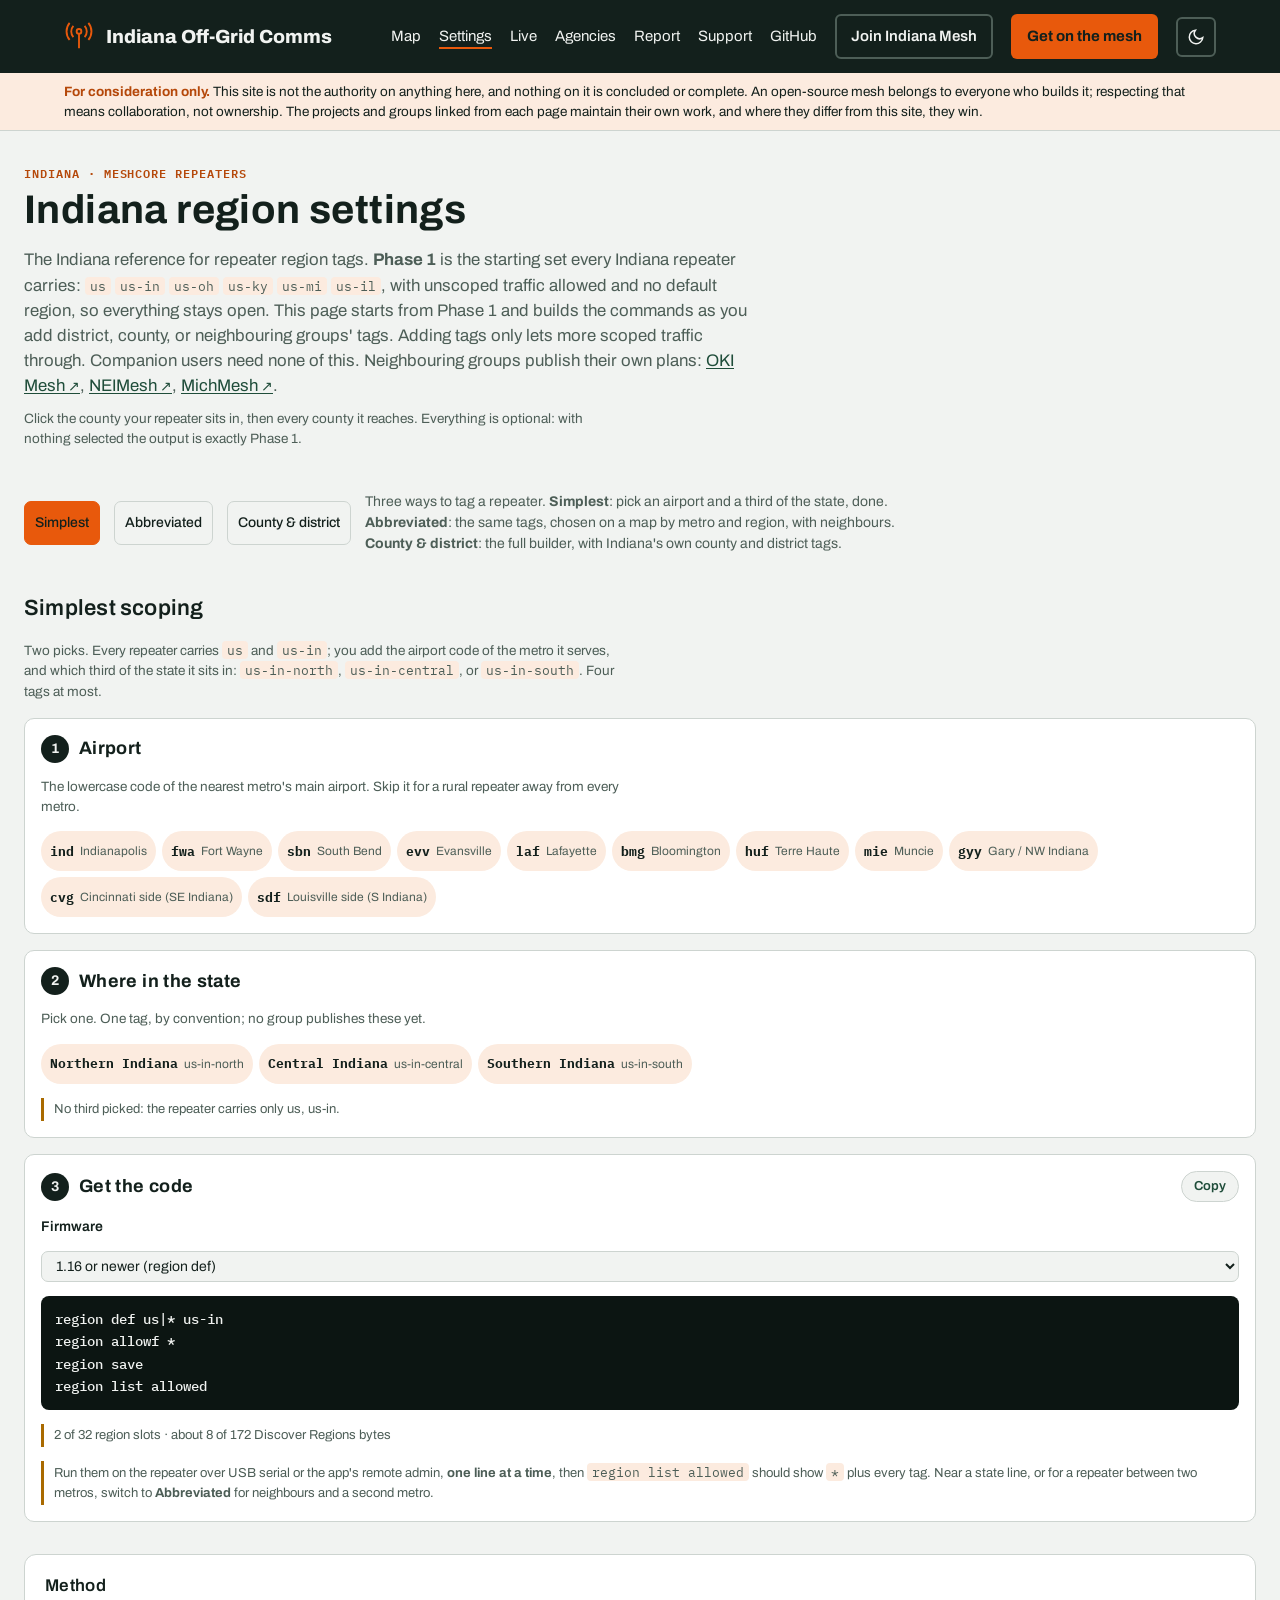
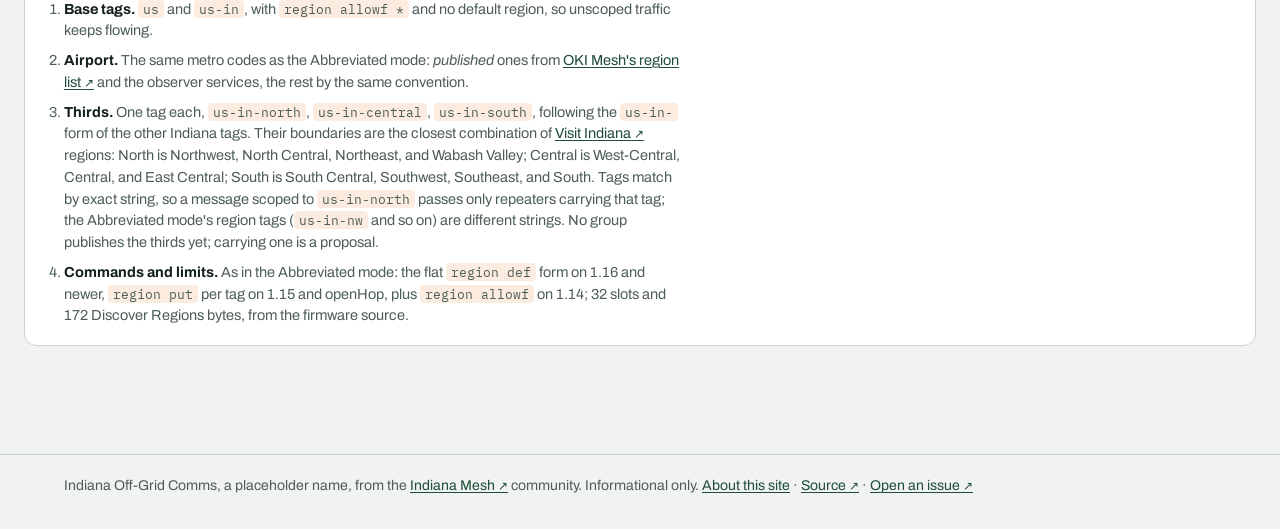
==== advanced/index.html @ d01eb6a7 "Simplest mode: thirds are single tags us-in-north, us-in-central, us-in-south instead of expanding t" ====
<!doctype html>
<html lang="en">
<head>
<meta charset="utf-8">
<script>/* Follows the system theme; a visitor's own choice is remembered. Runs before paint to avoid a flash. */
(function () { var t; try { t = localStorage.getItem("ioc-theme"); } catch (e) {} document.documentElement.setAttribute("data-theme", t === "light" || t === "dark" ? t : (window.matchMedia && window.matchMedia("(prefers-color-scheme: dark)").matches ? "dark" : "light")); })();</script>
<meta name="viewport" content="width=device-width, initial-scale=1, viewport-fit=cover">
<meta name="description" content="Indiana region settings for MeshCore repeaters: pick the counties your repeater serves and get the exact commands, starting from open defaults.">
<title>Indiana Region Settings</title>
<link rel="icon" href="../assets/favicon.svg" type="image/svg+xml">
<meta property="og:type" content="website">
<meta property="og:site_name" content="Indiana Off-Grid Comms">
<meta property="og:title" content="Indiana region settings">
<meta property="og:description" content="Indiana region settings for MeshCore repeaters: pick the counties your repeater serves and get the exact commands.">
<meta property="og:url" content="https://mutiny19.github.io/ima/advanced/">
<meta property="og:image" content="https://mutiny19.github.io/ima/assets/social.png">
<meta property="og:image:width" content="1200">
<meta property="og:image:height" content="630">
<meta name="twitter:card" content="summary_large_image">
<link rel="preconnect" href="https://fonts.googleapis.com">
<link rel="preconnect" href="https://fonts.gstatic.com" crossorigin>
<link rel="stylesheet" href="https://fonts.googleapis.com/css2?family=Archivo:wght@400;500;600;700;800&family=IBM+Plex+Mono:wght@400;500&display=swap">
<link rel="stylesheet" href="../assets/site.css">
<style>
/* Advanced: the region scope builder. Tool tokens mapped onto the site's; map tints per theme. */
.sb { --ink: var(--fg); --accent: var(--signal); --accent-soft: var(--signal-soft); --code-ink: var(--code-fg);
  --f-display: var(--display); --f-body: var(--body); --f-mono: var(--mono);
  --county:#dfe6e1; --county-out:#e9ece9; --county-line:#ffffff; --sel:#d99a12; --sel-ink:#3a2700; --home:#9a5d00;
  --ok:#2f7d4a; --warn:#a96a00; --crit:#b3261e;
  --d1:#dbe7e2;--d2:#e3e3d6;--d3:#dde0ea;--d4:#e7ded9;--d5:#d7e6ea;--d6:#e6e0e8;--d7:#dfe8d6;--d8:#ebe3d3;--d9:#d9e1e8;--d10:#e8e0dc;--d11:#e4e6dd;
  max-width: 1280px; margin: 0 auto; padding-inline: 24px; padding-block: 36px 48px; display: grid; gap: 20px; font-size: 15px; line-height: 1.5; }
:root[data-theme="dark"] .sb { --county:#24312d; --county-out:#1b2421; --county-line:#0C1512; --sel:#e7ac2c; --sel-ink:#241800; --home:#ffcf6b;
  --ok:#6cc58a; --warn:#e3a640; --crit:#ff8a80;
  --d1:#22312c;--d2:#2b2d22;--d3:#252a36;--d4:#302824;--d5:#1f3135;--d6:#2e2732;--d7:#263222;--d8:#332c1f;--d9:#232c34;--d10:#312a26;--d11:#2a3027; }
.sb-head { display: grid; gap: 10px; }
.mode { display: flex; flex-wrap: wrap; align-items: center; gap: 8px 14px; margin: 22px 0 18px; }
.mode-btn { font: 700 15px/1 var(--body); border: 2px solid var(--line); background: var(--panel); color: var(--fg); border-radius: 8px; padding: 12px 18px; min-height: 44px; cursor: pointer; }
.mode-btn[aria-pressed="true"] { background: var(--beacon); border-color: var(--beacon); color: #13201C; }
.mode-help { flex: 1 1 320px; font-size: 14px; color: var(--muted); max-width: 70ch; }
.abbr { display: grid; gap: 16px; margin-bottom: 36px; }
.abbr h2 { font-size: 26px; font-weight: 800; }
.abbr .sub { color: var(--muted); max-width: 74ch; }
.abbr-grid { display: grid; grid-template-columns: minmax(0, 1fr) minmax(0, 1fr) minmax(0, 1fr); gap: 16px; }
.abbr-mapbox svg { width: 100%; height: auto; display: block; }
.abbr-mapbox .cty { fill: var(--panel); stroke: var(--line); stroke-width: 1; }
.abbr-mapbox .cty.d1 { fill: var(--d1); } .abbr-mapbox .cty.d2 { fill: var(--d2); } .abbr-mapbox .cty.d3 { fill: var(--d3); } .abbr-mapbox .cty.d4 { fill: var(--d4); } .abbr-mapbox .cty.d5 { fill: var(--d5); }
.abbr-mapbox .cty.d6 { fill: var(--d6); } .abbr-mapbox .cty.d7 { fill: var(--d7); } .abbr-mapbox .cty.d8 { fill: var(--d8); } .abbr-mapbox .cty.d9 { fill: var(--d9); } .abbr-mapbox .cty.d10 { fill: var(--d10); } .abbr-mapbox .cty.d11 { fill: var(--d11); }
.abbr-mapbox .cty.dist:not(.metro) { fill: var(--beacon); fill-opacity: .45; }
.abbr-mapbox .cty.metro { fill: var(--signal-soft); }
.abbr-mapbox .cty.pick { cursor: pointer; }
.abbr-mapbox .cty.pick:hover { stroke: var(--beacon); stroke-width: 1.5; }
.abbr-mapbox .cty.metro.on { fill: var(--beacon); }
.abbr-mapbox .cty.metro.near.on { fill: var(--beacon); fill-opacity: .7; }
.abbr-mapbox .cty.dist { stroke: var(--fg); stroke-width: 1.8; }
.abbr-mapbox .dnum { font: 500 11px/1 var(--mono); fill: var(--muted); pointer-events: none; text-anchor: middle; }
.abbr-mapbox .dlbl { font: 700 13px/1 var(--mono); fill: var(--fg); pointer-events: none; text-anchor: middle; paint-order: stroke; stroke: var(--panel); stroke-width: 3px; }
.abbr-mapbox .lbl { cursor: pointer; }
.abbr-mapbox .lbl rect { fill: var(--bg); stroke: var(--fg); stroke-width: 1.6; }
.abbr-mapbox .lbl text { font: 700 14px/1 var(--mono); fill: var(--fg); text-anchor: middle; pointer-events: none; }
.abbr-mapbox .lbl:hover rect, .abbr-mapbox .lbl:focus-visible rect { stroke: var(--beacon); stroke-width: 2.4; }
.abbr-mapbox .lbl:focus-visible { outline: none; }
.abbr-mapbox .lbl.on rect { fill: var(--beacon); stroke: var(--beacon); }
.abbr-mapbox .lbl.on text { fill: #13201C; }
.abbr-mapbox .city { font: 500 10px/1 var(--body); fill: var(--muted); pointer-events: none; text-anchor: middle; }
.abbr .panel { background: var(--panel); border: 1px solid var(--line); border-radius: 12px; padding: 18px 20px; display: grid; gap: 10px; align-content: start; }
.abbr .panel h3 { font-size: 18px; font-weight: 700; margin: 0; display: flex; align-items: center; gap: 10px; }
.abbr .panel h4 { font-size: 15px; font-weight: 700; margin: 6px 0 0; }
.abbr .stepnum { display: inline-grid; place-items: center; width: 28px; height: 28px; border-radius: 50%; background: var(--fg); color: var(--bg); font: 700 14px/1 var(--body); flex: none; }
.abbr .step1-grid { display: grid; grid-template-columns: minmax(0, 5fr) minmax(0, 6fr); gap: 20px; align-items: start; }
.abbr .step1-side { display: grid; gap: 10px; align-content: start; }
.abbr .nearby { margin: 0; padding-left: 18px; display: grid; gap: 6px; } .abbr .nearby span { color: var(--muted); }
@media (max-width: 760px) { .abbr .step1-grid { grid-template-columns: 1fr; } }
.abbr .panel .head { display: flex; justify-content: space-between; align-items: center; gap: 10px; }
.abbr .chips { display: flex; flex-wrap: wrap; gap: 8px; }
.abbr .chip { font: 500 14px/1 var(--mono); border: 2px solid var(--line); background: var(--bg); color: var(--fg); border-radius: 999px; padding: 10px 14px; min-height: 40px; cursor: pointer; display: inline-flex; align-items: center; gap: 8px; }
.abbr .chip small { font: 400 12px/1 var(--body); color: var(--muted); }
.abbr .chip[aria-pressed="true"] { background: var(--beacon); border-color: var(--beacon); color: #13201C; }
.abbr .chip[aria-pressed="true"] small { color: #13201C; }
.abbr .chip.conv { border-style: dashed; }
.abbr .abbr-actions { display: flex; flex-wrap: wrap; gap: 8px; }
.abbr .chip.all { font-family: var(--body); font-weight: 700; }
.abbr .note { font-size: 13px; color: var(--muted); }
.abbr .alert { padding: 12px 14px; border-radius: 10px; border: 2px solid #c9a227; background: rgba(201, 162, 39, .12); font-size: 14px; line-height: 1.45; }
.abbr .alert.over { border-color: #c0392b; background: rgba(192, 57, 43, .12); font-weight: 600; }
.abbr pre.over { outline: 2px solid #c0392b; }
.abbr .copy:disabled { opacity: .5; cursor: not-allowed; }
.abbr .pub, .abbr .conv { font: 600 11px/1 var(--mono); border: 1px solid var(--line); border-radius: 4px; padding: 3px 6px; }
.abbr .conv { border-style: dashed; }
.abbr pre { margin: 0; background: var(--code-bg); color: var(--code-fg); border-radius: 8px; padding: 12px 14px; font: 500 14px/1.6 var(--mono); overflow-x: auto; white-space: pre; }
.abbr .copy { font: 600 13px/1 var(--body); border: 1px solid var(--line); background: var(--bg); color: var(--link); border-radius: 999px; padding: 8px 12px; cursor: pointer; }
.abbr select { font: 400 15px/1.3 var(--body); padding: 8px 10px; border: 1px solid var(--line); border-radius: 6px; background: var(--bg); color: var(--fg); }
.abbr .k { font-weight: 600; font-size: 14px; }
.method { background: var(--panel); border: 1px solid var(--line); border-radius: 12px; padding: 18px 20px; margin-top: 16px; }
.method h3 { font-size: 18px; font-weight: 700; margin: 0 0 8px; }
.method ol { margin: 0; padding-left: 1.3em; display: grid; gap: 8px; max-width: 80ch; font-size: 14.5px; color: var(--muted); }
.method li strong { color: var(--fg); }
.method a { color: var(--link); }
.abbr-like { background: var(--panel); border: 1px solid var(--line); border-radius: 12px; padding: 18px 20px; display: grid; gap: 10px; margin-top: 16px; }
.abbr-like h3 { font-size: 18px; font-weight: 700; margin: 0; }
.abbr-like .sub { color: var(--muted); max-width: 74ch; }
.abbr-like .chips { display: flex; flex-wrap: wrap; gap: 8px; }
.abbr-like .chip, .abbr .chip.chan { font: 500 14px/1 var(--mono); border: 2px solid var(--line); background: var(--bg); color: var(--fg); border-radius: 999px; padding: 10px 14px; min-height: 40px; cursor: pointer; }
.abbr-like .chip:hover, .abbr .chip.chan:hover { border-color: var(--beacon); }
.abbr .depth { background: var(--panel); border: 1px solid var(--line); border-radius: 12px; padding: 12px 18px; }
.abbr .depth summary { cursor: pointer; font-weight: 700; }
.abbr .depth-list { margin: 10px 0 0; padding-left: 1.2em; display: grid; gap: 8px; }
.abbr .depth-list strong { display: block; }
.abbr .depth-list span { color: var(--muted); font-size: 14px; }
@media (max-width: 1000px) { .abbr-grid { grid-template-columns: 1fr 1fr; } .abbr-map-panel { grid-column: 1 / -1; } }
@media (max-width: 760px) { .abbr-grid { grid-template-columns: 1fr; } }
.sb-head h1 { font-size: clamp(2.2rem, 5.5vw, 3.4rem); font-weight: 800; }
.sb-head .lead { font-size: 1.05rem; max-width: 74ch; }
.sb-head .eyebrow { font: 600 .78rem/1 var(--body); letter-spacing: .14em; text-transform: uppercase; color: var(--signal); }
.sb-head a, .sb-foot a, .sb .sub a, .sb .tc-def a { color: var(--link); }
.sb button.primary, .sb .seg button[aria-pressed=true], .sb button.add[aria-pressed=true] { color: #13201C; }
.site-nav .go { background: var(--beacon); color: #13201C; font-weight: 700; padding: 11px 16px; border-radius: 6px; }
@media (max-width: 600px) { .sb { padding-inline: 16px; } }
.sb .clisteps code { background: transparent; padding: 0; color: inherit; }
.sb .panel { grid-template-columns: minmax(0, 1fr); }
.sb-head h1{font-family:var(--f-display);font-weight:700;font-size:clamp(28px,4vw,40px);letter-spacing:.01em;margin:0;line-height:1.05;text-wrap:balance}
.sb-head p{margin:6px 0 0;color:var(--muted);max-width:70ch}
.sb .eyebrow{font-family:var(--f-mono);font-size:12px;letter-spacing:.08em;text-transform:uppercase;color:var(--accent)}
.sb .grid{display:grid;grid-template-columns:minmax(0,1fr) minmax(0,1.05fr);gap:20px;align-items:start}
@media (max-width:900px){.sb .grid{grid-template-columns:minmax(0,1fr)}}
.sb .panel{background:var(--panel);border:1px solid var(--line);border-radius:10px;padding:16px;display:grid;gap:14px;min-width:0}
.sb h2{font-family:var(--f-display);font-weight:600;font-size:22px;margin:0;letter-spacing:.01em}
.sb h3{font-family:var(--f-display);font-weight:600;font-size:17px;margin:0;letter-spacing:.02em}
.sb .sub{color:var(--muted);font-size:13.5px;margin:0}
.sb .mapbox{position:relative}
.sb svg.map{width:100%;height:auto;display:block;max-height:78vh}
.sb svg.map path{fill:var(--dfill,var(--county));stroke:var(--county-line);stroke-width:.8;cursor:pointer;transition:fill .12s}
.sb svg.map path.out{fill:var(--county-out)}
.sb svg.map path:hover{filter:brightness(.93)}
.sb svg.map path.sel{fill:var(--sel);stroke:var(--home);stroke-width:1}
.sb svg.map path.home{fill:var(--home)}
.sb svg.map path:focus-visible{outline:none;stroke:var(--accent);stroke-width:2.4}
.sb svg.map text{font-family:var(--f-mono);font-size:7.5px;fill:var(--muted);pointer-events:none;text-anchor:middle;dominant-baseline:middle;text-transform:uppercase}
.sb svg.map text.sel{fill:var(--sel-ink);font-weight:500}
.sb svg.map text.home{fill:var(--bg);font-weight:500}
.sb .tip{position:absolute;pointer-events:none;background:var(--ink);color:var(--bg);font-size:12.5px;padding:5px 8px;border-radius:6px;white-space:nowrap;font-family:var(--f-mono)}
.sb .legend{display:flex;flex-wrap:wrap;gap:14px;font-size:13px;color:var(--muted)}
.sb .legend span{display:inline-flex;align-items:center;gap:6px}
.sb .sw{width:14px;height:14px;border-radius:3px;display:inline-block;border:1px solid var(--line)}
.sb .row{display:flex;flex-wrap:wrap;gap:8px;align-items:center}
.sb button,.sb select,.sb input[type=text],.sb input[type=number]{font:inherit;font-size:14px;color:var(--ink);background:var(--bg);border:1px solid var(--line);border-radius:7px;padding:6px 10px}
.sb button{cursor:pointer;font-weight:500}
.sb button:hover{border-color:var(--accent)}
.sb button:focus-visible,.sb select:focus-visible,.sb input:focus-visible{outline:2px solid var(--accent);outline-offset:1px}
.sb button.primary{background:var(--accent);color:var(--bg);border-color:var(--accent)}
.sb .seg{display:inline-flex;border:1px solid var(--line);border-radius:8px;overflow:hidden}
.sb .seg button{border:0;border-radius:0;background:transparent;padding:6px 11px}
.sb .seg button[aria-pressed=true]{background:var(--accent);color:var(--bg)}
.sb .opts{display:grid;grid-template-columns:auto minmax(0,1fr);gap:10px 14px;align-items:center}
.sb .opts label.k{font-size:13px;color:var(--muted);font-weight:500}
@media (max-width:480px){.sb .opts{grid-template-columns:minmax(0,1fr)}}
.sb .chk{display:inline-flex;gap:7px;align-items:center;font-size:14px}
.sb .chips{display:flex;flex-wrap:wrap;gap:6px}
.sb .chip{font-family:var(--f-mono);font-size:12.5px;padding:3px 8px;border-radius:999px;background:var(--accent-soft);color:var(--ink);border:1px solid transparent;display:inline-flex;gap:6px;align-items:center}
.sb .chip.home{background:var(--sel);color:var(--sel-ink)}
.sb .chip button{border:0;padding:0 2px;background:transparent;font-size:13px;line-height:1;color:inherit}
.sb .code{background:var(--code-bg);color:var(--code-ink);font-family:var(--f-mono);font-size:13px;border-radius:8px;padding:12px 14px;overflow-x:auto;white-space:pre;line-height:1.6;margin:0}
.sb .codehead{display:flex;justify-content:space-between;align-items:center;gap:8px;flex-wrap:wrap}
.sb .status{display:flex;flex-wrap:wrap;gap:8px}
.sb .pill{font-size:12.5px;font-weight:600;padding:3px 9px;border-radius:999px;border:1px solid currentColor;display:inline-flex;gap:6px;align-items:center;font-variant-numeric:tabular-nums}
.sb .pill.ok{color:var(--ok)}
.sb .pill.warn{color:var(--warn)}
.sb .pill.crit{color:var(--crit)}
.sb .pill.info{color:var(--muted)}
.sb .meter{height:6px;border-radius:3px;background:var(--line);overflow:hidden}
.sb .meter i{display:block;height:100%;background:var(--accent)}
.sb .warnlist{margin:0;padding-left:18px;font-size:13.5px}
.sb .warnlist li.crit{color:var(--crit)}
.sb .warnlist li.warn{color:var(--warn)}
.sb table{border-collapse:collapse;width:100%;font-size:14px}
.sb th,.sb td{text-align:left;padding:6px 8px;border-bottom:1px solid var(--line);vertical-align:middle}
.sb th{font-size:12px;text-transform:uppercase;letter-spacing:.06em;color:var(--muted);font-weight:600}
.sb td code{font-family:var(--f-mono);font-size:12.5px}
.sb .tablewrap{overflow-x:auto}
.sb .steps{margin:0;padding-left:20px;display:grid;gap:6px;font-size:14px}
.sb .steps code,.sb .sub code,.sb p code,.sb li code{font-family:var(--f-mono);font-size:12.5px;background:var(--accent-soft);padding:1px 5px;border-radius:4px}
.sb .note{font-size:13px;color:var(--muted);border-left:3px solid var(--warn);padding:2px 0 2px 10px;margin:0}
.sb .tagcards{display:grid;grid-template-columns:repeat(auto-fit,minmax(min(100%,240px),1fr));gap:10px}
.sb .tagcard{border:1px solid var(--line);border-radius:9px;padding:10px 12px;display:grid;gap:8px;background:var(--bg);align-content:start}
.sb .tagcard.on{border-color:var(--accent);box-shadow:inset 3px 0 0 var(--accent)}
.sb .tc-head{display:flex;justify-content:space-between;align-items:center;gap:8px;flex-wrap:wrap}
.sb .tc-name{font-family:var(--f-mono);font-size:14px;font-weight:500}
.sb .tc-sum{font-size:13px;color:var(--muted);margin:0}
.sb .tc-def{font-size:13.5px;margin:0;line-height:1.55}
.sb .tc-act{display:flex;gap:8px;align-items:center;flex-wrap:wrap}
.sb button.linkish{border:0;background:transparent;padding:2px 4px;color:var(--accent);font-size:13px;text-decoration:underline;text-underline-offset:2px}
.sb button.add[aria-pressed=true]{background:var(--accent);color:var(--bg);border-color:var(--accent)}
.sb .addbar{display:flex;flex-wrap:wrap;gap:8px;align-items:center}
.sb .cap{display:grid;grid-template-columns:repeat(auto-fit,minmax(min(100%,200px),1fr));gap:12px}
.sb .capitem{display:grid;gap:4px;font-size:13px}
.sb .capitem .lbl{display:flex;justify-content:space-between;gap:8px;color:var(--muted);font-variant-numeric:tabular-nums}
.sb .capitem .lbl b{color:var(--ink);font-weight:600}
.sb .capitem.warn .meter i{background:var(--warn)}
.sb .capitem.crit .meter i{background:var(--crit)}
.sb .capitem.warn .lbl b{color:var(--warn)}
.sb .capitem.crit .lbl b{color:var(--crit)}
.sb .capbanner{border:1px solid var(--crit);color:var(--crit);border-radius:8px;padding:8px 12px;font-size:13.5px;font-weight:500}
.sb svg.map{touch-action:pan-y pinch-zoom;user-select:none;-webkit-user-select:none}
.sb .clisteps{list-style:none;margin:0;padding:0;display:grid;gap:8px;counter-reset:st}
.sb .clisteps li{display:grid;grid-template-columns:auto minmax(0,1fr) auto;gap:10px;align-items:center;background:var(--code-bg);color:var(--code-ink);border-radius:8px;padding:8px 10px;counter-increment:st}
.sb .clisteps li::before{content:counter(st);font-family:var(--f-display);font-weight:700;font-size:20px;min-width:22px;text-align:center;color:var(--sel)}
.sb .clisteps li.done{opacity:.5}
.sb .clisteps li.done::before{content:"✓";color:var(--ok)}
.sb .clisteps code{font-family:var(--f-mono);font-size:13px;white-space:pre-wrap;word-break:break-all;line-height:1.5}
.sb .clisteps .meta{display:block;font-family:var(--f-mono);font-size:11px;color:var(--muted);margin-top:2px}
.sb .clisteps .acts{display:flex;gap:6px;align-items:center}
.sb .clisteps button{background:transparent;color:var(--code-ink);border-color:#ffffff33;padding:4px 10px;font-size:13px}
.sb .clisteps label{display:inline-flex;gap:5px;align-items:center;font-size:12.5px;color:var(--code-ink)}
@media (max-width:480px){.sb .clisteps li{grid-template-columns:auto minmax(0,1fr)}
.sb .clisteps .acts{grid-column:2}}
.sb .dchips{display:flex;flex-wrap:wrap;gap:6px;margin-top:6px}
.sb .dchips button{font-size:13px;padding:4px 10px;border-radius:999px;display:inline-flex;gap:6px;align-items:center}
.sb .dchips button .n{font-family:var(--f-mono);font-size:11.5px;color:var(--muted)}
.sb .dchips button[aria-pressed=true]{background:var(--sel);color:var(--sel-ink);border-color:var(--sel)}
.sb .dchips button[aria-pressed=true] .n{color:var(--sel-ink)}
.sb .dchips button.part{border-color:var(--sel);border-style:dashed}
.sb details summary{cursor:pointer;font-weight:600;font-size:14px}
.sb-foot{color:var(--muted);font-size:12.5px;max-width:90ch}
@media (prefers-reduced-motion:reduce){.sb *{transition:none!important}}
</style>
</head>
<body>
<header class="site-head"><div class="bar">
  <a class="brand" href="../"><svg width="30" height="30" viewBox="0 0 32 32" fill="none" stroke="#E8590C" stroke-width="2" aria-hidden="true"><path d="M16 28V12"/><circle cx="16" cy="10" r="2.5"/><path d="M10 4a9 9 0 0 0 0 12"/><path d="M22 4a9 9 0 0 1 0 12"/><path d="M6 1a14 14 0 0 0 0 18"/><path d="M26 1a14 14 0 0 1 0 18"/></svg>Indiana Off-Grid Comms</a>
  <nav class="site-nav" aria-label="Site">
    <a href="../#map">Map</a>
    <button type="button" class="nav-menu" id="navMenu" aria-expanded="false" aria-controls="navMore">Menu</button>
    <span class="nav-more" id="navMore">
      <a href="../#protocols" aria-current="page">Settings</a>
      <a href="../live/">Live</a>
      <a href="../emergency/">Agencies</a>
      <a href="../#report">Report</a>
      <a href="../#support">Support</a>
      <a href="https://github.com/mutiny19/ima" target="_blank" rel="noopener">GitHub</a>
    </span>
    <a class="cta" href="https://discord.gg/2uwyceSF37" target="_blank" rel="noopener">Join Indiana Mesh</a>
    <a class="go" href="../meshcore/">Get on the mesh</a>
    <button type="button" class="theme-toggle" id="themeBtn" aria-label="Switch to light mode" title="Switch to light mode"><svg class="i-sun" width="18" height="18" viewBox="0 0 24 24" fill="none" stroke="currentColor" stroke-width="2" aria-hidden="true"><circle cx="12" cy="12" r="4"/><path d="M12 2v2M12 20v2M4.9 4.9l1.4 1.4M17.7 17.7l1.4 1.4M2 12h2M20 12h2M4.9 19.1l1.4-1.4M17.7 6.3l1.4-1.4"/></svg><svg class="i-moon" width="18" height="18" viewBox="0 0 24 24" fill="none" stroke="currentColor" stroke-width="2" aria-hidden="true"><path d="M21 12.8A9 9 0 1 1 11.2 3a7 7 0 0 0 9.8 9.8z"/></svg></button>
  </nav>
</div></header>
<div class="site-notice" role="note"><div class="bar"><b>For consideration only.</b> This site is not the authority on anything here, and nothing on it is concluded or complete. An open-source mesh belongs to everyone who builds it; respecting that means collaboration, not ownership. The projects and groups linked from each page maintain their own work, and where they differ from this site, they win.</div></div>

<main class="sb">
  <header class="sb-head">
    <span class="eyebrow">Indiana · MeshCore repeaters</span>
    <h1>Indiana region settings</h1>
    <p class="lead">The Indiana reference for repeater region tags. <strong>Phase 1</strong> is the starting set every Indiana repeater carries: <code>us</code> <code>us-in</code> <code>us-oh</code> <code>us-ky</code> <code>us-mi</code> <code>us-il</code>, with unscoped traffic allowed and no default region, so everything stays open. This page starts from Phase 1 and builds the commands as you add district, county, or neighbouring groups' tags. Adding tags only lets more scoped traffic through. Companion users need none of this. Neighbouring groups publish their own plans: <a href="https://docs.okimesh.org/books/oki-mesh-alliance/page/oki-mesh-region-scopes" target="_blank" rel="noopener">OKI Mesh</a>, <a href="https://neimesh.net" target="_blank" rel="noopener">NEIMesh</a>, <a href="https://michmesh.com" target="_blank" rel="noopener">MichMesh</a>.</p>
    <p class="sub">Click the county your repeater sits in, then every county it reaches. Everything is optional: with nothing selected the output is exactly Phase 1.</p>
  </header>
  <div class="mode" role="group" aria-label="Choose a scoping style">
    <button type="button" class="mode-btn" id="modeSimple" aria-pressed="true">Simplest</button>
    <button type="button" class="mode-btn" id="modeAbbr" aria-pressed="false">Abbreviated</button>
    <button type="button" class="mode-btn" id="modeFull" aria-pressed="false">County &amp; district</button>
    <span class="mode-help">Three ways to tag a repeater. <strong>Simplest</strong>: pick an airport and a third of the state, done. <strong>Abbreviated</strong>: the same tags, chosen on a map by metro and region, with neighbours. <strong>County &amp; district</strong>: the full builder, with Indiana's own county and district tags.</span>
  </div>

  <section id="simple" class="abbr" aria-labelledby="simple-h">
    <h2 id="simple-h">Simplest scoping</h2>
    <p class="sub">Two picks. Every repeater carries <code>us</code> and <code>us-in</code>; you add the airport code of the metro it serves, and which third of the state it sits in: <code>us-in-north</code>, <code>us-in-central</code>, or <code>us-in-south</code>. Four tags at most.</p>
    <section class="panel step" aria-labelledby="s1-h">
      <h3 id="s1-h"><span class="stepnum">1</span> Airport</h3>
      <p class="sub">The lowercase code of the nearest metro's main airport. Skip it for a rural repeater away from every metro.</p>
      <div class="chips" id="simpleMetros"></div>
    </section>
    <section class="panel step" aria-labelledby="s2-h">
      <h3 id="s2-h"><span class="stepnum">2</span> Where in the state</h3>
      <p class="sub">Pick one. One tag, by convention; no group publishes these yet.</p>
      <div class="chips" id="simpleBands"></div>
      <p class="note" id="simpleBandNote"></p>
    </section>
    <section class="panel step" aria-labelledby="s3-h">
      <div class="head"><h3 id="s3-h"><span class="stepnum">3</span> Get the code</h3><button class="copy" type="button" id="simpleCopy">Copy</button></div>
      <label class="k" for="simpleFw">Firmware</label>
      <select id="simpleFw">
        <option value="1.16">1.16 or newer (region def)</option>
        <option value="1.15">1.15 or openHop (region put)</option>
        <option value="1.14">1.14 and older (region put + allowf)</option>
      </select>
      <pre id="simpleOut"></pre>
      <p class="note" id="simpleBudget"></p>
      <p class="note">Run them on the repeater over USB serial or the app's remote admin, <strong>one line at a time</strong>, then <code>region list allowed</code> should show <code>*</code> plus every tag. Near a state line, or for a repeater between two metros, switch to <strong>Abbreviated</strong> for neighbours and a second metro.</p>
    </section>
    <section class="method" aria-labelledby="simple-method-h">
      <h3 id="simple-method-h">Method</h3>
      <ol>
        <li><strong>Base tags.</strong> <code>us</code> and <code>us-in</code>, with <code>region allowf *</code> and no default region, so unscoped traffic keeps flowing.</li>
        <li><strong>Airport.</strong> The same metro codes as the Abbreviated mode: <em>published</em> ones from <a href="https://docs.okimesh.org/books/oki-mesh-alliance/page/oki-mesh-region-scopes" target="_blank" rel="noopener">OKI Mesh's region list</a> and the observer services, the rest by the same convention.</li>
        <li><strong>Thirds.</strong> One tag each, <code>us-in-north</code>, <code>us-in-central</code>, <code>us-in-south</code>, following the <code>us-in-</code> form of the other Indiana tags. Their boundaries are the closest combination of <a href="https://visitindiana.in.gov/regions/" target="_blank" rel="noopener">Visit Indiana</a> regions: North is Northwest, North Central, Northeast, and Wabash Valley; Central is West-Central, Central, and East Central; South is South Central, Southwest, Southeast, and South. Tags match by exact string, so a message scoped to <code>us-in-north</code> passes only repeaters carrying that tag; the Abbreviated mode's region tags (<code>us-in-nw</code> and so on) are different strings. No group publishes the thirds yet; carrying one is a proposal.</li>
        <li><strong>Commands and limits.</strong> As in the Abbreviated mode: the flat <code>region def</code> form on 1.16 and newer, <code>region put</code> per tag on 1.15 and openHop, plus <code>region allowf</code> on 1.14; 32 slots and 172 Discover Regions bytes, from the firmware source.</li>
      </ol>
    </section>
  </section>
  <section id="abbr" class="abbr" aria-labelledby="abbr-h" hidden>
    <h2 id="abbr-h">Abbreviated scoping</h2>
    <p class="sub">The convention, in one sentence: <strong>every repeater carries <code>us</code> and its state as <code>us-in</code>, plus the lowercase three-letter airport code of each metro it serves.</strong> That's it. No default region, unscoped traffic allowed. The same three tags OKI Mesh, Waev, MeshMapper, and the observer firmwares already use for Indiana, so a guess lands on what your neighbours carry.</p>
    <section class="panel step" aria-labelledby="step1-h">
      <h3 id="step1-h"><span class="stepnum">1</span> Where is it?</h3>
      <div class="step1-grid">
        <div>
          <p class="sub">Two kinds of button on the map: <strong>click any county</strong> to add its region (tinted and numbered as on the Visit Indiana map), and <strong>click an airport-code pill</strong> to add that metro (shaded counties). Click again to remove. Pick one, or both.</p>
          <div class="abbr-mapbox"><svg id="abbrMap" viewBox="30 85 470 712" role="group" aria-label="Indiana metro areas by airport code"></svg></div>
        </div>
        <div class="step1-side">
          <h4>Metro areas</h4>
          <p class="sub">Usually one. Two if you sit between them. None is fine for a rural repeater: it still carries <code>us</code> and <code>us-in</code>.</p>
          <div class="chips" id="abbrMetros"></div>
          <div class="abbr-actions"><button type="button" class="chip" id="abbrClear">Clear all</button></div>
          <p class="note"><code>cvg</code> and <code>sdf</code> are the OKI-published codes for the Indiana counties in the Cincinnati and Louisville metros.</p>
          <h4>Regions</h4>
          <p class="sub">If no metro fits, the region. The eleven regions of the state's own <a href="https://visitindiana.in.gov/regions/" target="_blank" rel="noopener">Visit Indiana map</a>, the names most Hoosiers already use: <code>us-in-</code> plus the region's short code. No group publishes these yet; pick a region, a metro, or both.</p>
          <div class="chips" id="abbrDistricts"></div>
          <p class="note"><span class="pub">Published</span> codes appear in OKI Mesh's region list or an observer service's region list. <span class="conv">By convention</span> codes follow the same rule but no group has published them; using one is a proposal, and it only matters once a second repeater carries it.</p>
        </div>
      </div>
    </section>
    <section class="panel step" aria-labelledby="step2-h">
      <h3 id="step2-h"><span class="stepnum">2</span> Does it reach across the state line?</h3>
      <p class="sub">Most Indiana repeaters skip this step. Near a border, add the neighbouring group's own tags, spelled exactly as they publish them; each one only lets more scoped traffic through. <code>oki</code>, <code>us-midwest</code>, <code>us-oh</code>, and <code>us-ky</code> are published by OKI Mesh; <code>mi</code> and <code>midwest</code> by MichMesh; <code>nei</code> by NEIMesh. <code>us-il</code> and <code>us-mi</code> follow the state convention but no group publishes them yet.</p>
      <div class="chips" id="abbrNeighbors"></div>
    </section>
    <section class="panel step" aria-labelledby="step3-h">
      <div class="head"><h3 id="step3-h"><span class="stepnum">3</span> Get the code</h3><button class="copy" type="button" id="abbrCopy">Copy</button></div>
      <label class="k" for="abbrFw">Firmware</label>
      <select id="abbrFw">
        <option value="1.16">1.16 or newer (region def)</option>
        <option value="1.15">1.15 or openHop (region put)</option>
        <option value="1.14">1.14 and older (region put + allowf)</option>
      </select>
      <div class="alert" id="abbrAlert" role="alert" hidden></div>
      <pre id="abbrOut"></pre>
      <p class="note" id="abbrBudget"></p>
      <p class="note">Run them on the repeater over USB serial or the app's remote admin, <strong>one line at a time</strong> (each line is its own command; the app sends one per message), then <code>region list allowed</code> should show <code>*</code> plus every tag. Companions need nothing. Reference: MeshCore's <a href="https://docs.meshcore.io/cli_commands/#region-management-v110" target="_blank" rel="noopener">Region Management</a>.</p>
      <div id="abbrChanPanel">
        <h4>Channel suggestions for what you picked</h4>
        <p class="sub">Scoping is for the rare message you want kept local. For everyday local chat, a channel does the job with nothing to configure on any repeater. Hashtag channels take their key from the name, so anyone who types the same name lands in the same room. Convention: <code>#</code> plus the place name, lowercase, letters only.</p>
        <div class="chips" id="abbrChans"></div>
        <p class="note">Tap to copy, then add it in the MeshCore app. People share channel names worth joining in <code>#porchlight</code>; these are only suggestions that follow the naming rule.</p>
      </div>
    </section>
    <section class="panel step" aria-labelledby="step4-h">
      <h3 id="step4-h"><span class="stepnum">4</span> Also on the mesh nearby</h3>
      <p class="sub">Each group describes its own area and publishes its own tags. Near a state line, theirs is worth joining too; the <a href="../meshcore/#nb-h">start page</a> keeps the full list.</p>
      <ul class="nearby">
        <li><a href="https://okimesh.org" target="_blank" rel="noopener">OKI Mesh</a> <span>southwest Ohio, southeast Indiana, northern Kentucky · <a href="https://docs.okimesh.org/books/oki-mesh-alliance/page/oki-mesh-region-scopes" target="_blank" rel="noopener">region scopes</a></span></li>
        <li><a href="https://neimesh.net" target="_blank" rel="noopener">NEIMesh</a> <span>northeast Indiana, Fort Wayne first</span></li>
        <li><a href="https://chicagolandmesh.org" target="_blank" rel="noopener">Chicagoland Mesh</a> <span>Chicago area and northwest Indiana</span></li>
        <li><a href="https://michmesh.com" target="_blank" rel="noopener">MichMesh</a> <span>Michigan</span></li>
        <li><a href="https://neome.sh" target="_blank" rel="noopener">NEO Mesh</a> <span>northeast and north central Ohio</span></li>
        <li><a href="https://nashme.sh" target="_blank" rel="noopener">NashMesh</a> <span>greater Nashville, for the far south</span></li>
      </ul>
    </section>
    <details class="depth">
      <summary>Why these tags and not a hierarchy</summary>
      <ul class="depth-list">
        <li><strong>Tags match by exact string.</strong><span><code>us-in</code> does not imply <code>us</code>, and a nested tree is display only, so a hierarchy buys nothing on the air. What matters is that neighbours carry the identical string.</span></li>
        <li><strong>Invented strings split the mesh.</strong><span>A scoped message is dropped by the first repeater on its path that lacks the exact tag. Codes already published by neighbours and observer services are the ones most likely to be on that path.</span></li>
        <li><strong>Budget.</strong><span>A repeater holds 32 tags and answers Discover Regions in 172 bytes. Three short tags leave room for whatever comes next.</span></li>
        <li><strong>Scope limits what you send, never what you hear.</strong><span>Most people never scope. For local chat a channel like <code>#hamilton</code> or <code>#eastcentral</code> crosses every repeater with nothing to configure.</span></li>
        <li><strong>Why not "central" or "east central" tags.</strong><span>Those names have no agreed county boundaries and no neighbour carries them, so two people following the convention would still pick differently. The ten IDHS districts in the County &amp; district mode are the defined version; the metro codes already cover the same ground.</span></li>
      </ul>
    </details>
    <section class="method" aria-labelledby="abbr-method-h">
      <h3 id="abbr-method-h">Method</h3>
      <ol>
        <li><strong>Base tags.</strong> Every repeater carries <code>us</code> and <code>us-in</code>, with <code>region allowf *</code> and no default region, so unscoped traffic keeps flowing and nothing is held back.</li>
        <li><strong>Metro codes.</strong> The lowercase IATA code of the metro's main airport. Codes marked <em>published</em> are the ones in <a href="https://docs.okimesh.org/books/oki-mesh-alliance/page/oki-mesh-region-scopes" target="_blank" rel="noopener">OKI Mesh's region list</a> and the region lists of the observer services (Waev, MeshMapper, the Offband firmware). Codes marked <em>by convention</em> follow the same rule but no group has published them; listing one here is a proposal.</li>
        <li><strong>Which counties are in a metro.</strong> The counties of the metro statistical area, as the County &amp; district builder already maps them for OKI's metros; <code>cvg</code> and <code>sdf</code> cover the Indiana counties OKI lists in the Cincinnati and Louisville metros. Counties outside every metro have no metro code; they are reached through their district.</li>
        <li><strong>Regions.</strong> The eleven regions of the <a href="https://visitindiana.in.gov/regions/" target="_blank" rel="noopener">Visit Indiana map</a>, with each region's county list taken from its page there (October 2026). Tag form: <code>us-in-</code> plus the region's short code. Note that the County &amp; district builder uses the ten IDHS districts instead, so a few region tags share a code with a district tag that covers a different set of counties (<code>nw</code> and <code>cen</code> are identical; <code>nc</code>, <code>ne</code>, <code>wc</code>, <code>sc</code>, <code>se</code>, <code>sw</code> differ at the edges). A repeater should follow one scheme or the other.</li>
        <li><strong>Neighbours' tags.</strong> Spelled exactly as each group publishes them (<a href="https://docs.okimesh.org/books/oki-mesh-alliance/page/oki-mesh-region-scopes" target="_blank" rel="noopener">OKI Mesh</a>, <a href="https://michmesh.com" target="_blank" rel="noopener">MichMesh</a>, <a href="https://neimesh.net" target="_blank" rel="noopener">NEIMesh</a>), never translated, because tags match by exact string.</li>
        <li><strong>Commands.</strong> The flat <code>region def a|* b|* c</code> form OKI's own examples use on firmware 1.16 and newer; one <code>region put</code> per tag on 1.15 and openHop; plus <code>region allowf</code> per tag on 1.14. Syntax from MeshCore's <a href="https://docs.meshcore.io/cli_commands/#region-management-v110" target="_blank" rel="noopener">Region Management</a> reference.</li>
        <li><strong>Limits shown.</strong> 32 region slots per repeater and a 172-byte Discover Regions reply, from the firmware source; the counter under the commands is tags and bytes against those caps.</li>
        <li><strong>Changing any of this.</strong> Codes, county lists, and districts live in one table in this page's source; propose a change by <a href="https://github.com/mutiny19/ima/issues/new/choose" target="_blank" rel="noopener">opening an issue</a>, with the published source for the new value.</li>
      </ol>
    </section>
  </section>

  <div id="fullBuilder" hidden>

  <div class="grid">
    <section class="panel" aria-labelledby="map-h">
      <div class="codehead">
        <h2 id="map-h">Coverage</h2>
        <div class="row">
          <button id="btnNeighbors" type="button">Add neighbors of home</button>
          <button id="btnClear" type="button">Clear</button>
        </div>
      </div>
      <p class="sub">First click sets the <b>home county</b>. Click or drag across the map to add several counties at once; start a drag on a selected county to remove. Shift-click a selected county to make it home.</p>
      <div class="addbar">
        <form class="row" id="addForm" style="flex:1;min-width:0">
          <input type="text" id="addIn" list="countyList" placeholder="Marion, Boone, Hamilton OH" aria-label="Add counties by name, separated by commas" style="flex:1;min-width:0">
          <button type="submit">Add</button>
        </form>
        <datalist id="countyList"></datalist>
      </div>
      <div>
        <h3>Districts</h3>
        <p class="sub" style="margin-top:2px">Click to add every county in a district. Click again to remove them.</p>
        <div class="dchips" id="dchips"></div>
      </div>
      <div class="capbanner" id="capMsg" role="status" hidden></div>
      <div class="mapbox" id="mapbox"><svg class="map" id="map" viewBox="0 0 560 860" role="group" aria-label="Indiana and border counties"></svg><div class="tip" id="tip" hidden></div></div>
      <div class="legend">
        <span><i class="sw" style="background:var(--home)"></i>Home</span>
        <span><i class="sw" style="background:var(--sel)"></i>Covered</span>
        <span><i class="sw" style="background:var(--d5)"></i>Indiana (tinted by district)</span>
        <span><i class="sw" style="background:var(--county-out)"></i>Neighboring state</span>
      </div>
      <div class="cap" id="cap"></div>
      <div>
        <h3>Selected</h3>
        <div class="chips" id="chips"></div>
      </div>
    </section>

    <div style="display:grid;gap:20px;min-width:0">
      <section class="panel" aria-labelledby="opt-h">
        <h2 id="opt-h">Options</h2>
        <div class="opts">
          <label class="k" for="naming">Tag format</label>
          <select id="naming">
            <option value="iso">us-in-cen-mrn (matches us-in)</option>
            <option value="prop">in-us-cen-mrn (alternative)</option>
          </select>
          <label class="k" for="fw">Firmware</label>
          <select id="fw">
            <option value="1.16">1.16 or newer (region def)</option>
            <option value="1.15">1.15 (region put)</option>
            <option value="1.14">1.14 (region put + allowf)</option>
          </select>
          <label class="k" for="deflevel">Repeater default</label>
          <select id="deflevel">
            <option value="none" selected>None, stay open (Indiana default)</option>
            <option value="district">District (own adverts stay in district)</option>
            <option value="state">State</option>
            <option value="county">County</option>
            <option value="oki">OKI tri-state</option>
          </select>
          <label class="k" for="maxlen">Step size</label>
          <div class="row">
            <select id="chunkPreset" aria-label="Step size preset">
              <option value="140">Remote CLI in the app · 140</option>
              <option value="155">Serial console · 155</option>
              <option value="100">Cautious · 100</option>
              <option value="60">Very short steps · 60</option>
              <option value="custom">Custom</option>
            </select>
            <input id="maxlen" type="number" min="40" max="160" step="5" value="140" style="width:80px" aria-label="Maximum characters per step">
            <span class="sub">characters per step. The firmware buffer is 160.</span>
          </div>
          <span class="k">Include</span>
          <div class="row" style="gap:16px">
            <label class="chk"><input type="checkbox" id="districtTags"> District tags</label>
            <label class="chk"><input type="checkbox" id="countyTags"> County tags</label>
          </div>
        </div>
      </section>

      <section class="panel" aria-labelledby="tags-h">
        <div class="codehead">
          <h2 id="tags-h">Shared tags</h2>
          <div class="row">
            <button type="button" id="presetOki">Add all OKI tags</button>
            <button type="button" id="presetIn">Phase 1 only</button>
          </div>
        </div>
        <p class="sub">Tags that reach beyond your county and district. Phase 1 is on for every Indiana repeater; add others only if your repeater should pass that group's scoped traffic. Tap Define for what each one means.</p>
        <div class="tagcards" id="tagCards"></div>
        <div class="tagcard">
          <div class="tc-head"><code class="tc-name">custom tag</code><button type="button" class="linkish" data-def="custom" aria-expanded="false">Define</button></div>
          <p class="tc-def" id="def-custom" hidden>A tag your group invents for a specific purpose, such as an emergency net, an event, or a club. It sits at the top level, beside the others. Every repeater that should pass that traffic has to carry the same exact spelling. Lowercase letters, digits, and hyphens, up to 30 characters.</p>
          <form class="row" id="customForm"><input type="text" id="customIn" placeholder="e.g. in-ares" aria-label="New custom tag" style="flex:1;min-width:0;max-width:220px"><button type="submit">Add tag</button></form>
          <div class="chips" id="customChips"></div>
        </div>
      </section>

      <section class="panel" aria-labelledby="rep-h">
        <div class="codehead">
          <h2 id="rep-h">Repeater CLI</h2>
          <button id="copyCli" type="button">Copy all (serial scripts)</button>
        </div>
        <div class="status" id="status"></div>
        <div class="meter" aria-hidden="true"><i id="meter"></i></div>
        <p class="sub" id="cliHint">Send each step on its own, wait for the reply, then tick it off. Every step fits in one CLI message.</p>
        <ol class="clisteps" id="cliSteps"></ol>
        <ul class="warnlist" id="warnings"></ul>
        <details>
          <summary>Resulting region tree</summary>
          <pre class="code" id="tree" style="margin-top:8px"></pre>
        </details>
        <p class="note">Steps must go in order: later steps refer to tags created earlier. If a step replies <code>Err</code>, fix it before moving on. <code>region def</code> does not clear old tags, so remove any you no longer want with <code>region remove</code> (children first), then run <code>region</code> to confirm each tag shows <code>F</code>.</p>
      </section>

      <section class="panel" aria-labelledby="comp-h">
        <h2 id="comp-h">Companion app</h2>
        <p class="sub">Indiana Mesh doesn't scope conversation: leave the default scope unset and channels unscoped, so messages reach everyone and keep working wherever you travel. Mute a busy channel instead of scoping it. If you run a bot or test pings you want kept local, this shows how. Every scope must be a tag the repeaters along the path carry, or the message stops at the first repeater that lacks it.</p>
        <div class="opts">
          <label class="k" for="compDefault">Default region scope</label>
          <select id="compDefault"></select>
        </div>
        <div>
          <div class="codehead"><h3>Channel scopes</h3><button id="addCh" type="button">Add channel</button></div>
          <div class="tablewrap" style="margin-top:6px">
            <table>
              <thead><tr><th>Channel</th><th>Reach</th><th>Tag to enter</th><th></th></tr></thead>
              <tbody id="chBody"></tbody>
            </table>
          </div>
        </div>
        <div>
          <div class="codehead"><h3>Steps in the MeshCore app</h3><button id="copyComp" type="button">Copy steps</button></div>
          <ol class="steps" id="compSteps"></ol>
        </div>
        <p class="note">Hold off on companion scoping until the repeaters around you carry these tags. Check first with Tools → Discover Regions.</p>
      </section>
    </div>
  </div>

  <footer class="sb-foot">
    Districts follow the <a href="https://www.in.gov/dhs/files/IDHS-Districts-Map.pdf" target="_blank" rel="noopener">IDHS District Map</a>. The district and county codes are Indiana's reference set, maintained on this page; to propose a change, <a href="https://github.com/mutiny19/ima/issues/new" target="_blank" rel="noopener">open an issue</a>. OKI metro membership is approximated from metro statistical areas; OKI Mesh's own maps govern. Commands are checked against a copy of MeshCore's <code>region def</code> and <code>region put</code> parsing before display, and the limits (32 regions, a 172-byte Discover Regions reply) come from the firmware source. Out-of-state counties add only their state tag and, with OKI metros added, their metro tag. Command reference: <a href="https://docs.meshcore.io/cli_commands/#region-management-v110" target="_blank" rel="noopener">Region Management</a>.
  </footer>
  <section class="method" aria-labelledby="full-method-h">
    <h3 id="full-method-h">Method</h3>
    <ol>
      <li><strong>Start from Phase 1.</strong> <code>us</code>, <code>us-in</code>, <code>us-oh</code>, <code>us-ky</code>, <code>us-mi</code>, <code>us-il</code> with unscoped traffic allowed and no default region. With nothing selected, the output is exactly that.</li>
      <li><strong>Districts.</strong> Indiana's ten homeland-security districts from the <a href="https://www.in.gov/dhs/files/IDHS-Districts-Map.pdf" target="_blank" rel="noopener">IDHS District Map</a>, numbered 1 to 10, with short codes (<code>nw</code>, <code>nc</code>, <code>ne</code>, <code>wc</code>, <code>cen</code>, <code>ec</code>, <code>w</code>, <code>sc</code>, <code>se</code>, <code>sw</code>). Each county belongs to exactly one.</li>
      <li><strong>County codes.</strong> Three letters per county, chosen to be unique across Indiana; the lookup table is in this page's source. Indiana has no agreed statewide list yet, so these are this page's reference set.</li>
      <li><strong>Tag chains.</strong> <code>us-in-&lt;district&gt;-&lt;county&gt;</code> by default (the <code>us-in-cen-mrn</code> format, which keeps <code>us-in</code> as a real tag on the chain), or the <code>in-us-cen-mrn</code> alternative. Only the tags you tick are emitted; the tree shown is display only, since the firmware matches by exact string.</li>
      <li><strong>Shared tags.</strong> OKI Mesh's <code>oki</code>, <code>us-midwest</code>, <code>us-southeast</code>, and metro codes are offered as published; metro membership for out-of-state counties is approximated from metro statistical areas, and OKI's own maps govern.</li>
      <li><strong>Checks before display.</strong> Commands are run through a copy of MeshCore's <code>region def</code> and <code>region put</code> parsing; the 32-slot and 172-byte limits come from the firmware source; steps are sized to the CLI message length you choose.</li>
      <li><strong>Companion side.</strong> The companion panel only shows how a scope would be set; Indiana's starting point leaves companions unscoped. Any scope must be a tag the repeaters along the path carry.</li>
      <li><strong>Changing any of this.</strong> Districts, county codes, and shared tags live in tables in this page's source; propose a change by <a href="https://github.com/mutiny19/ima/issues/new/choose" target="_blank" rel="noopener">opening an issue</a>, with the published source for the new value.</li>
    </ol>
  </section>
  <div class="panel abbr-like" id="fullChanPanel">
    <h3>Channel suggestions for the counties you picked</h3>
    <p class="sub">For everyday local chat, a channel beats a scope: nothing to configure on any repeater. Convention: <code>#</code> plus the county or city name, lowercase, letters only. Tap to copy.</p>
    <div class="chips" id="fullChans"><span class="sub">Pick counties on the map above.</span></div>
  </div>
  </div>
</main>

<footer class="site-foot"><div class="bar">
  <span>Indiana Off-Grid Comms, a placeholder name, from the <a href="https://discord.gg/2uwyceSF37" target="_blank" rel="noopener">Indiana Mesh</a> community. Informational only. <a href="../#about">About this site</a> · <a href="https://github.com/mutiny19/ima" target="_blank" rel="noopener">Source</a> · <a href="https://github.com/mutiny19/ima/issues/new/choose" target="_blank" rel="noopener">Open an issue</a></span>
</div></footer>

<script>
// Pure generator logic. No DOM. Shared by the page and the test harness.
const CODES = {Adams:"ada",Allen:"all",Bartholomew:"bar",Benton:"ben",Blackford:"bla",Boone:"boo",Brown:"bro",Carroll:"car",Cass:"cas",Clark:"clk",Clay:"cla",Clinton:"cli",Crawford:"cra",Daviess:"dav",DeKalb:"dek",Dearborn:"dea",Decatur:"dec",Delaware:"del",Dubois:"dub",Elkhart:"elk",Fayette:"fay",Floyd:"flo",Fountain:"fou",Franklin:"fra",Fulton:"ful",Gibson:"gib",Grant:"gra",Greene:"gre",Hamilton:"ham",Hancock:"han",Harrison:"har",Hendricks:"hen",Henry:"hry",Howard:"how",Huntington:"hun",Jackson:"jac",Jasper:"jas",Jay:"jay",Jefferson:"jef",Jennings:"jen",Johnson:"joh",Knox:"kno",Kosciusko:"kos",LaGrange:"lag",LaPorte:"lap",Lake:"lak",Lawrence:"law",Madison:"mad",Marion:"mrn",Marshall:"msh",Martin:"mtn",Miami:"mia",Monroe:"mon",Montgomery:"mgy",Morgan:"mor",Newton:"new",Noble:"nob",Ohio:"ohi",Orange:"ora",Owen:"owe",Parke:"par",Perry:"per",Pike:"pik",Porter:"por",Posey:"pos",Pulaski:"pul",Putnam:"put",Randolph:"ran",Ripley:"rip",Rush:"rus",Scott:"sco",Shelby:"she",Spencer:"spe","St. Joseph":"stj",Starke:"sta",Steuben:"ste",Sullivan:"sul",Switzerland:"swi",Tippecanoe:"tpc",Tipton:"tip",Union:"uni",Vanderburgh:"van",Vermillion:"ver",Vigo:"vig",Wabash:"wab",Warren:"wrn",Warrick:"wrk",Washington:"was",Wayne:"way",Wells:"wel",White:"whi",Whitley:"wht"};

const DISTRICTS = {
  nw:  {n:1,  name:"Northwest",     c:["Jasper","Lake","LaPorte","Newton","Porter"]},
  nc:  {n:2,  name:"North Central", c:["Elkhart","Fulton","Kosciusko","Marshall","Pulaski","St. Joseph","Starke"]},
  ne:  {n:3,  name:"Northeast",     c:["Adams","Allen","DeKalb","Huntington","LaGrange","Miami","Noble","Steuben","Wabash","Wells","Whitley"]},
  wc:  {n:4,  name:"West Central",  c:["Benton","Carroll","Cass","Clinton","Fountain","Montgomery","Tippecanoe","Warren","White"]},
  cen: {n:5,  name:"Central",       c:["Boone","Hamilton","Hancock","Hendricks","Johnson","Marion","Morgan","Shelby"]},
  ec:  {n:6,  name:"East Central",  c:["Blackford","Delaware","Fayette","Grant","Henry","Howard","Jay","Madison","Randolph","Rush","Tipton","Union","Wayne"]},
  w:   {n:7,  name:"West",          c:["Clay","Greene","Owen","Parke","Putnam","Sullivan","Vermillion","Vigo"]},
  sc:  {n:8,  name:"South Central", c:["Bartholomew","Brown","Jackson","Lawrence","Monroe","Orange","Washington"]},
  se:  {n:9,  name:"Southeast",     c:["Clark","Dearborn","Decatur","Floyd","Franklin","Harrison","Jefferson","Jennings","Ohio","Ripley","Scott","Switzerland"]},
  sw:  {n:10, name:"Southwest",     c:["Crawford","Daviess","Dubois","Gibson","Knox","Martin","Perry","Pike","Posey","Spencer","Vanderburgh","Warrick"]},
};
const MAX_TAGS = 32;
const DISTRICT_OF = {};
for (const [k, d] of Object.entries(DISTRICTS)) d.c.forEach(c => DISTRICT_OF[c] = k);

// Approximate OKI metro membership (metro statistical areas). OKI's MeshMapper borders govern.
const OKI_METRO = {
  "IN:Marion":"ind","IN:Hamilton":"ind","IN:Hendricks":"ind","IN:Johnson":"ind","IN:Hancock":"ind","IN:Boone":"ind","IN:Madison":"ind","IN:Morgan":"ind","IN:Shelby":"ind","IN:Putnam":"ind","IN:Brown":"ind",
  "IN:Allen":"fwa","IN:Whitley":"fwa","IN:Wells":"fwa",
  "IN:Clark":"sdf","IN:Floyd":"sdf","IN:Harrison":"sdf","IN:Scott":"sdf","IN:Washington":"sdf",
  "IN:Dearborn":"cvg","IN:Franklin":"cvg","IN:Ohio":"cvg","IN:Union":"cvg",
  "OH:Hamilton":"cvg","OH:Butler":"cvg","KY:Boone":"cvg","KY:Gallatin":"cvg",
  "KY:Jefferson":"sdf","KY:Oldham":"sdf","KY:Trimble":"sdf","KY:Meade":"sdf","KY:Hardin":"sdf",
};
const STATE_TAG = {IN:"us-in", OH:"us-oh", KY:"us-ky", IL:"us-il", MI:"us-mi"};

/*
 opts: { naming: "iso"|"prop", countyTags: bool, oki: bool, fw: "1.16"|"1.15"|"1.14",
         maxLen: number, defaultLevel: "county"|"district"|"state" }
 sel: array of {name, st} ; home: {name, st}
 Returns { tree: Map(name -> parent), order: [names], commands: [...], tags, warnings, levels }
*/
function buildPlan(sel, home, opts) {
  const parent = new Map();     // insertion order = preorder-ish; we sort later
  const put = (n, p) => { if (!parent.has(n)) parent.set(n, p); };
  const iso = opts.naming === "iso";
  const inRoot = iso ? "us-in" : "in";
  const inState = iso ? "us-in" : "in-us";
  const dTag = d => iso ? `us-in-${d}` : `in-us-${d}`;
  const cTag = (d, c) => `${dTag(d)}-${c}`;
  const warnings = [];

  const indiana = sel.filter(s => s.st === "IN");
  const other = sel.filter(s => s.st !== "IN");

  const T = Object.assign({phase1:true, midwest:false, southeast:false, oki:false, metros:false, usin:false}, opts.tags || {});
  if (T.phase1) put("us", "*");
  if (opts.oki) { T.midwest = T.oki = T.metros = true; T.southeast = T.southeast || other.some(s => s.st === "KY"); }
  if (T.midwest) put("us-midwest", "*");
  if (T.southeast) put("us-southeast", "*");
  const stateParent = st => T.phase1 ? "us" : st === "KY" ? (T.southeast ? "us-southeast" : "*") : (T.midwest ? "us-midwest" : "*");
  const districts = opts.districtTags && indiana.length > 0;
  const needUsIn = T.phase1 || (iso ? districts : (T.usin || T.metros && indiana.some(s => OKI_METRO["IN:" + s.name])));
  if (T.phase1) put("us-in", "us");

  if (districts) {
    if (!iso) { put("in", "*"); put("in-us", "in"); }
    if (needUsIn) put("us-in", stateParent("IN"));
    const ds = [...new Set(indiana.map(s => DISTRICT_OF[s.name]))].sort((a, b) => DISTRICTS[a].n - DISTRICTS[b].n);
    for (const d of ds) {
      put(dTag(d), inState);
      if (opts.countyTags) {  // county tags sit under district tags
        indiana.filter(s => DISTRICT_OF[s.name] === d).map(s => CODES[s.name]).sort()
          .forEach(c => put(cTag(d, c), dTag(d)));
      }
    }
  } else if (needUsIn) put("us-in", stateParent("IN"));
  if (T.phase1) ["OH","KY","MI","IL"].forEach(st => put(STATE_TAG[st], "us"));
  for (const st of [...new Set(other.map(s => s.st))].sort()) put(STATE_TAG[st], stateParent(st));

  if (T.metros) {
    const metros = new Map();
    for (const s of sel) {
      const m = OKI_METRO[`${s.st}:${s.name}`];
      if (m && !metros.has(m)) metros.set(m, s.st === "IN" ? "us-in" : STATE_TAG[s.st]);
    }
    [...metros.keys()].sort().forEach(m => put(m, metros.get(m)));
  }
  if (T.oki) put("oki", "*");
  for (const c of (opts.custom || [])) {
    if (!/^[a-z0-9][a-z0-9-]{0,29}$/.test(c)) { warnings.push({sev:"crit", text:`Custom tag "${c}" must be lowercase letters, digits, and hyphens, 30 characters or fewer.`}); continue; }
    if (parent.has(c)) { warnings.push({sev:"warn", text:`Custom tag "${c}" is already in the set.`}); continue; }
    put(c, "*");
  }

  // Preorder walk so every parent is defined before its children.
  const kids = new Map();
  for (const [n, p] of parent) { if (!kids.has(p)) kids.set(p, []); kids.get(p).push(n); }
  const order = [];
  const walk = p => (kids.get(p) || []).forEach(n => { order.push(n); walk(n); });
  walk("*");

  // Levels for default/companion scope
  const hd = home && home.st === "IN" ? DISTRICT_OF[home.name] : null;
  const levels = {
    county: hd && districts && opts.countyTags ? cTag(hd, CODES[home.name]) : null,
    district: hd && districts ? dTag(hd) : null,
    state: home ? (home.st === "IN" ? (iso || districts ? inRoot : "us-in") : STATE_TAG[home.st]) : (T.phase1 ? "us-in" : null),
    oki: T.oki ? "oki" : null,
    midwest: T.midwest ? "us-midwest" : null,
  };
  if (!iso && districts && home && home.st === "IN") levels.state = "in";

  // Commands
  const maxLen = opts.maxLen || 140;
  const commands = [];
  if (opts.fw === "1.16") {
    const chain = n => { const a = []; for (let x = n; x !== "*"; x = parent.get(x)) a.unshift(x); return a; };
    let cmd = [], real = 0, cursor = "*";
    const text = t => "region def " + t.join(" ");
    for (let i = 0; i < order.length; i++) {
      const n = order[i], next = order[i + 1];
      const jumpTo = next === undefined ? n : parent.get(next);
      const tok = jumpTo === n ? n : `${n}|${jumpTo}`;
      if (cmd.length === 0) cmd = chain(cursor);
      if (real > 0 && text([...cmd, tok]).length > maxLen) {
        commands.push(text(cmd)); cmd = [...chain(cursor)]; real = 0;
      }
      cmd.push(tok); real++;
      cursor = jumpTo;
    }
    if (real) commands.push(text(cmd));
  } else {
    for (const n of order) {
      const p = parent.get(n);
      commands.push(p === "*" ? `region put ${n}` : `region put ${n} ${p}`);
      if (opts.fw === "1.14") commands.push(`region allowf ${n}`);
    }
  }
  const defTag = opts.defaultLevel === "none" ? null : (levels[opts.defaultLevel] || levels.district || levels.state);
  if (defTag) {
    commands.push(`region default ${defTag}`);
    warnings.push({sev:"warn", text:`region default ${defTag} scopes this repeater's own adverts and replies to ${defTag}, so repeaters without that tag drop them. Indiana repeaters leave the default off; choose None to stay open.`});
  }
  commands.push("region allowf *");
  commands.push("region save");

  const tags = order.length;
  if (tags > 32) warnings.push({sev:"crit", text:`${tags} tags exceeds the firmware limit of 32. Turn off county tags or remove counties.`});
  else if (tags > 24) warnings.push({sev:"warn", text:`${tags} of 32 tag slots used. Leave room for tags added later.`});
  const tooLong = commands.find(c => c.length > maxLen);
  if (tooLong) warnings.push({sev:"warn", text:`A command is ${tooLong.length} characters, over the ${maxLen} limit you set.`});
  for (const n of order) if (n.length > 30) warnings.push({sev:"crit", text:`Tag "${n}" is over 30 characters.`});

  // Discover Regions reply: mirrors RegionMap::exportNamesTo with a 172-byte buffer (184-byte payload minus 12).
  // Assumes a freshly configured node (tags stored in the order created) with flood allowed on "*".
  const DISC = 172;
  let used = 2; const hidden = [];
  for (const n of order) { if (used + n.length + 2 < DISC) used += n.length + 1; else hidden.push(n); }
  const discovery = { used: Math.max(0, used - 1), max: DISC, hidden };
  if (hidden.length) warnings.push({sev:"warn", text:`Discover Regions and MeshMapper will not list ${hidden.length} tag${hidden.length>1?"s":""} (${hidden.join(", ")}). The reply holds 172 bytes of names. These tags still forward traffic; they are just invisible to discovery.`});

  return { parent, order, commands, tags, warnings, levels, defTag, discovery };
}

// Mirror of MeshCore's region def / region put parsing, for verification.
function simulate(commands) {
  const regions = new Map(); // name -> parent
  const findPrefix = p => { if (p === "*") return "*"; if (regions.has(p)) return p; let part = null; for (const n of regions.keys()) if (n.startsWith(p)) part = n; return part; };
  const putRegion = (n, p) => { regions.set(n, p); return n; };
  for (const c of commands) {
    if (c.startsWith("region def ")) {
      let cursor = "*";
      for (const tok of c.slice(11).trim().split(/\s+/)) {
        const bar = tok.indexOf("|");
        const name = bar < 0 ? tok : tok.slice(0, bar);
        const jump = bar < 0 ? null : tok.slice(bar + 1);
        putRegion(name, cursor);
        if (jump !== null) { const j = findPrefix(jump); if (!j) throw new Error("unknown jump " + jump); cursor = j; }
        else cursor = name;
      }
    } else if (c.startsWith("region put ")) {
      const [, , n, p] = c.split(" ");
      const par = p ? findPrefix(p) : "*";
      if (!par) throw new Error("unknown parent " + p);
      putRegion(n, par);
    }
  }
  return regions;
}

function verify(plan) {
  try {
    const got = simulate(plan.commands);
    if (got.size !== plan.parent.size) return false;
    for (const [n, p] of plan.parent) if (got.get(n) !== p) return false;
    return true;
  } catch (e) { return false; }
}

if (typeof module !== "undefined") module.exports = { MAX_TAGS, buildPlan, simulate, verify, CODES, DISTRICTS, DISTRICT_OF };

const COUNTIES = [{"fips":"18093","name":"Lawrence","st":"IN","d":"M233.9,592.7L233.9,577.5L283.4,577.9L288.2,577.9L289.2,617.3L284.3,622.7L284.3,630.6L233.7,630.6Z","cx":260.8,"cy":603.9,"nb":["18055","18117","18101","18071","18175","18105"]},{"fips":"18079","name":"Jennings","st":"IN","d":"M368.5,553.3L384.5,552.8L401.3,541.8L401.3,590.9L388.7,591.2L388.7,596.3L383.9,596.3L383.9,601.4L379.1,601.4L379.1,606.5L369.4,608L362.6,605.3L353.8,609.6L353.1,564.3L353,553.7Z","cx":376.4,"cy":576.5,"nb":["18031","18143","18137","18071","18077","18005"]},{"fips":"18075","name":"Jay","st":"IN","d":"M428.8,335.8L430.2,335.8L430.8,303.1L448.3,302.7L483.3,301.4L484,339.6L484.1,347L428.9,348.4Z","cx":456.9,"cy":325.2,"nb":["39037","18009","18179","18001","18035","39107","18135"]},{"fips":"39037","name":"Darke","st":"OH","d":"M483.8,415.3L484,400L483.7,378.5L484.1,347L484,339.6L532.9,338.4L533.5,365.7L535.4,413.9L527.3,414.2Z","cx":508.9,"cy":377.2,"nb":["18075","18177","39135","39107","18135"]},{"fips":"39107","name":"Mercer","st":"OH","d":"M483.3,301.4L482.9,274.4L528.7,273.6L528.8,281L530,337.7L532.9,338.4L484,339.6Z","cx":506.4,"cy":306.6,"nb":["18075","39161","39037","18001"]},{"fips":"18081","name":"Johnson","st":"IN","d":"M292.5,466.2L332.4,465.2L332.1,509.6L332.6,515.8L314.7,516.5L292.1,517Z","cx":312.3,"cy":491.2,"nb":["18145","18013","18097","18109","18005"]},{"fips":"18113","name":"Noble","st":"IN","d":"M369.9,137.5L429.6,136.5L430.7,182L415.2,182.2L385.2,182.1L385.6,177.1L370.1,177.3L370,152.6Z","cx":400.8,"cy":159.1,"nb":["18003","18087","18039","18085","18033","18183"]},{"fips":"18177","name":"Wayne","st":"IN","d":"M432,400.9L484,400L483.8,415.3L484.3,448.5L454.6,448.5L454.6,450.9L434.5,451.1L434.8,438.4L429.5,438.5L429.8,423.7L432.2,423.5Z","cx":457.7,"cy":424.9,"nb":["39037","18065","39135","18041","18135","18161"]},{"fips":"39135","name":"Preble","st":"OH","d":"M484.3,448.5L483.8,415.3L527.3,414.2L529.4,471.1L529.5,474.9L484.8,476.1Z","cx":506.4,"cy":445.3,"nb":["18177","39037","39017","18161"]},{"fips":"18049","name":"Fulton","st":"IN","d":"M263.7,199L314.9,198.7L314.9,214.1L322.5,213.8L322.5,221.5L332.4,221.2L331.9,228.8L303.2,229.5L302.8,244.4L263.6,244.4Z","cx":290.4,"cy":220.6,"nb":["18169","18103","18099","18131","18085","18017"]},{"fips":"18063","name":"Hendricks","st":"IN","d":"M233.2,415.8L282.4,415.8L282,451.3L282.4,466.5L263.7,466.8L263.7,471.9L237.7,471.7L240.2,466.7L233.9,466.7L234.1,426L233.1,426Z","cx":257.7,"cy":442.5,"nb":["18011","18097","18107","18109","18133"]},{"fips":"18149","name":"Starke","st":"IN","d":"M203.2,187.4L211.2,182.6L222.5,179L228.2,172.8L233.4,158.8L240.9,153.6L256.3,153.5L263.8,153.5L263.7,199L203.2,198.6Z","cx":240.2,"cy":179.9,"nb":["18099","18131","18141","18073","18091"]},{"fips":"18145","name":"Shelby","st":"IN","d":"M332.4,465.2L332.3,455.1L375,454.6L375.8,497.2L375.5,515.2L368.3,515.2L332.6,515.8L332.1,509.6Z","cx":353.9,"cy":485.2,"nb":["18081","18031","18097","18059","18139","18005"]},{"fips":"18169","name":"Wabash","st":"IN","d":"M332.4,221.2L366.2,220.4L366.7,228.2L371.9,228.2L372.8,288.8L343,289.2L333.1,289.4L331.9,228.8Z","cx":352.1,"cy":255.4,"nb":["18049","18103","18069","18053","18085","18183"]},{"fips":"18003","name":"Allen","st":"IN","d":"M415.2,182.2L430.7,182L481.3,180.1L481.3,183.2L482.1,229.1L482.3,240.6L446.5,242L412.1,242.6L412.4,227.2L411.6,197L415.4,197Z","cx":447.3,"cy":211.9,"nb":["18113","39039","39161","18069","18033","18179","18001","18183","39125"]},{"fips":"39039","name":"Defiance","st":"OH","d":"M480.8,153.1L540.7,151.8L555.6,151.3L556.7,196.8L541.7,197.3L541.5,189.7L526.5,190L526.3,182.2L481.3,183.2L481.3,180.1Z","cx":521.9,"cy":170.1,"nb":["18003","39171","18033","39125"]},{"fips":"39161","name":"Van Wert","st":"OH","d":"M482.1,229.1L534.8,227.9L535.6,243L543.1,242.8L543.3,250.4L543.5,257.9L535.9,258.2L536.4,280.9L528.8,281L528.7,273.6L482.9,274.4L482.3,240.6Z","cx":511,"cy":251.8,"nb":["18003","18001","39107","39125"]},{"fips":"39125","name":"Paulding","st":"OH","d":"M481.3,183.2L526.3,182.2L526.5,190L541.5,189.7L541.7,197.3L542.3,227.6L534.8,227.9L482.1,229.1Z","cx":510.8,"cy":206.4,"nb":["39039","39161","18003"]},{"fips":"18011","name":"Boone","st":"IN","d":"M233.4,371.3L278.6,371.6L293.4,371.2L293.9,415.3L282.4,415.8L233.2,415.8Z","cx":263.4,"cy":393.6,"nb":["18063","18023","18057","18097","18107"]},{"fips":"18103","name":"Miami","st":"IN","d":"M302.8,244.4L303.2,229.5L331.9,228.8L333.1,289.4L343,289.2L343.1,304.2L303.3,304.7Z","cx":319.1,"cy":268.9,"nb":["18049","18169","18053","18067","18017"]},{"fips":"18023","name":"Clinton","st":"IN","d":"M233.4,365.2L233.6,327.3L275.8,327.6L284.4,327.6L284.4,335L293.4,337.6L293.4,365L293.4,371.2L278.6,371.6L233.4,371.3Z","cx":262.6,"cy":350,"nb":["18011","18157","18159","18057","18067","18107","18015"]},{"fips":"18087","name":"LaGrange","st":"IN","d":"M368.6,96.6L416.6,96.1L428.7,95.9L429.6,136.5L369.9,137.5Z","cx":399.2,"cy":116.6,"nb":["18113","26023","26149","18039","18151"]},{"fips":"26023","name":"Branch","st":"MI","d":"M415.5,41.9L475.7,40.9L477.1,95.2L428.7,95.9L416.6,96.1Z","cx":446.2,"cy":68.5,"nb":["18087","26149","26059","18151"]},{"fips":"26149","name":"St. Joseph","st":"MI","d":"M354.8,42.8L415.5,41.9L416.6,96.1L368.6,96.6L351.9,96.8L355.6,89.7Z","cx":385.5,"cy":69.5,"nb":["26023","18087","18039","26027"]},{"fips":"18047","name":"Franklin","st":"IN","d":"M420,484.3L455.1,483.7L484.5,484L484.6,521.6L451.8,521.8L431,521.8L420.5,528.9L420.1,496.8Z","cx":452,"cy":503.1,"nb":["18031","18137","39017","18139","18041","18029","18161"]},{"fips":"39017","name":"Butler","st":"OH","d":"M484.5,484L484.8,476.1L529.5,474.9L529.4,471.1L544.8,471L545,478.9L549.3,478.1L548.8,501.7L547.4,522.6L510.1,520L508.7,521.2L484.6,521.6Z","cx":517.1,"cy":497.8,"nb":["18047","39135","39061","18161"]},{"fips":"18007","name":"Benton","st":"IN","d":"M123.6,318.6L123.6,316.2L124.2,273.5L158.2,273.9L180.4,274.1L180.6,304.3L181,319.5Z","cx":152.3,"cy":296.5,"nb":["18157","18181","17183","17075","18111","18171","18073"]},{"fips":"17183","name":"Vermilion","st":"IL","d":"M69.7,331.1L69.5,316.2L123.6,316.2L123.6,318.6L122.3,375.7L121.2,421.8L118.3,424.2L110.2,421.8L67.6,421.4L67.7,361.4L69.6,361.4Z","cx":95.5,"cy":369.1,"nb":["18007","17045","18165","17075","18171"]},{"fips":"17075","name":"Iroquois","st":"IL","d":"M45.3,226.7L124.8,225.9L124.2,273.5L123.6,316.2L69.5,316.2L45.3,315.3Z","cx":84.9,"cy":271.1,"nb":["18007","17091","17183","18111"]},{"fips":"18065","name":"Henry","st":"IN","d":"M382.4,411.7L382.2,388.8L429.9,388.3L432,400.9L432.2,423.5L429.8,423.7L429.5,438.5L419,438.8L379.7,439.3L379.6,424.2L382,424.2Z","cx":406.3,"cy":413.9,"nb":["18177","18095","18035","18059","18139","18041","18135"]},{"fips":"18099","name":"Marshall","st":"IN","d":"M317.1,145.6L317.1,153L317.7,198.7L314.9,198.7L263.7,199L263.8,153.5L263.8,146Z","cx":290.6,"cy":172.4,"nb":["18049","18149","18039","18085","18141"]},{"fips":"18055","name":"Greene","st":"IN","d":"M159.1,545.7L184.3,546.7L234.1,547.3L233.9,577.5L233.9,592.7L204.3,592.7L177.6,592.5L158.6,591.7Z","cx":196.3,"cy":569.6,"nb":["18093","18083","18153","18119","18101","18021","18027","18105"]},{"fips":"18131","name":"Pulaski","st":"IN","d":"M203.2,198.6L263.7,199L263.6,244.4L248.6,244.2L202.8,243.7Z","cx":233.4,"cy":221.5,"nb":["18049","18149","18181","18017","18073"]},{"fips":"18069","name":"Huntington","st":"IN","d":"M371.9,228.2L412.4,227.2L412.1,242.6L413.1,288.2L397.9,288.5L372.8,288.8Z","cx":392.5,"cy":258.1,"nb":["18169","18003","18053","18179","18183"]},{"fips":"18031","name":"Decatur","st":"IN","d":"M368.3,515.2L375.5,515.2L375.8,497.2L420.1,496.8L420.5,528.9L401.3,541.8L384.5,552.8L368.5,553.3Z","cx":393.1,"cy":522.4,"nb":["18079","18145","18047","18137","18139","18005"]},{"fips":"18129","name":"Posey","st":"IN","d":"M55.5,708L80.9,708.6L80.9,713.2L96.1,713.8L96,719.3L94.9,726.9L93.8,766.4L75.5,769.7L70.2,761.9L62.8,765.2L60.7,770.5L65.4,780.8L59.4,787.7L48.1,782.7L42.7,782.3L40.8,777.2L46.7,778.6L40.1,766.5L50.9,766.1L43.6,761.7L51.2,751.8L51.9,742.9L48,738.9L57.4,736.2L58.5,730.6L52.5,733.3L63.5,722.6L56.8,713.5Z","cx":70.9,"cy":744.8,"nb":["21225","17059","21101","18051","18163","17193"]},{"fips":"21225","name":"Union","st":"KY","d":"M48.1,782.7L59.4,787.7L65.4,780.8L60.7,770.5L62.8,765.2L77.6,789.6L85.4,795.6L85.7,805.9L88.1,811.3L78.6,821.5L60.4,838.5L51.6,833.7L49.3,826.6L42.7,833.7L41.3,829.6L33,821.5L29.9,805.8L35.5,797.5L44,792.5Z","cx":59.1,"cy":807.4,"nb":["18129","17059","21101"]},{"fips":"17059","name":"Gallatin","st":"IL","d":"M1.2,762.8L1.3,762.7L33.7,763.6L40.1,766.5L46.7,778.6L40.8,777.2L42.7,782.3L48.1,782.7L44,792.5L35.5,797.5L29.9,805.8L33,821.5L26.7,817L0,816.5Z","cx":20.2,"cy":788.6,"nb":["18129","21225","17193"]},{"fips":"21101","name":"Henderson","st":"KY","d":"M93.8,766.4L98.7,767.1L97,778.3L102.4,778.8L108.9,772.9L103.7,763.3L107.2,753.5L111.2,754.5L114,761.8L120.9,764.7L127.8,759.3L137.7,760.3L148.4,767L145.3,780.7L152.1,787.2L145.2,794.2L135.2,797L133.2,804.2L121.2,810.3L88.1,811.3L85.7,805.9L85.4,795.6L77.6,789.6L62.8,765.2L70.2,761.9L75.5,769.7Z","cx":110.9,"cy":784.3,"nb":["18129","21225","21059","18173","18163"]},{"fips":"17193","name":"White","st":"IL","d":"M3.1,702.4L33,702.9L55.1,702.7L55.6,703.4L55.5,708L56.8,713.5L63.5,722.6L52.5,733.3L58.5,730.6L57.4,736.2L48,738.9L51.9,742.9L51.2,751.8L43.6,761.7L50.9,766.1L40.1,766.5L33.7,763.6L1.3,762.7Z","cx":28.6,"cy":732.2,"nb":["18129","17185","17059","18051"]},{"fips":"18053","name":"Grant","st":"IN","d":"M343,289.2L372.8,288.8L397.9,288.5L398.5,303.5L398.9,336.1L381.3,336.3L343.7,336.7L343.7,331.8L343.1,304.2Z","cx":371,"cy":312.6,"nb":["18169","18103","18069","18095","18159","18067","18009","18179","18035"]},{"fips":"18121","name":"Parke","st":"IN","d":"M136.7,409.9L180.2,410.2L180,425.2L191,425.4L190.2,470.8L165.2,470.3L140.7,469.8L139.4,461.9L141.4,454.8L142.1,437.8L140.7,430.6L145.1,425.7L143.2,420.8L134.7,413.5Z","cx":164.6,"cy":441.3,"nb":["18045","18167","18107","18165","18133","18021"]},{"fips":"18143","name":"Scott","st":"IN","d":"M341.7,622.4L348.1,621.2L353.8,609.6L362.6,605.3L369.4,608L369.5,621.8L374.4,626.7L379.2,626.8L379.8,631.7L384.6,631.8L384.7,644.4L354.5,644.7L347.3,652.4L341.9,650Z","cx":360.6,"cy":630.5,"nb":["18079","18071","18019","18077","18175"]},{"fips":"18025","name":"Crawford","st":"IN","d":"M234,681.4L284.3,681.6L284.3,676.6L291.7,676.6L293.1,689.4L288.2,689.1L292.2,699.4L289.2,701.5L287.3,714.9L281.4,718.7L275.5,716.4L276,721.5L282.4,723.3L281.9,727L275.5,727.3L271.6,731.7L263.7,729L263.7,714.2L248.5,714L249.1,703.7L233.9,704.2Z","cx":265.4,"cy":699.4,"nb":["18123","18117","18037","21163","18061","18175"]},{"fips":"21163","name":"Meade","st":"KY","d":"M263.7,729L271.6,731.7L275.5,727.3L281.9,727L282.4,723.3L276,721.5L275.5,716.4L281.4,718.7L289.7,726.1L290.2,740.2L303,748.4L313.8,748.5L320.2,757.1L322.2,751.8L327.1,750.1L330.1,771.6L325.7,781.6L306,785.1L293.7,771.5L268.1,750L259.8,742.1L264.7,741.4L267.6,735.1Z","cx":297.4,"cy":755.7,"nb":["21093","21027","18025","18123","18061"]},{"fips":"18043","name":"Floyd","st":"IN","d":"M322,677.4L327.3,677.4L331.3,679.9L352.8,679.7L359.2,689L354.3,692L355.3,699.8L350,701.8L347.1,711.2L340.2,718.7L332.4,717.7L332.8,704.7L327.9,702.2L322,692.6Z","cx":339.1,"cy":694.7,"nb":["18019","18061","21111","18175"]},{"fips":"21111","name":"Jefferson","st":"KY","d":"M340.2,718.7L347.1,711.2L350,701.8L355.3,699.8L361.7,703.4L371,697.5L375.8,683.7L399.4,699.9L407.8,703.6L405.5,723.9L405.1,729L386,736.6L366.3,734.7L342.8,742.9L335.5,750.2L334.5,748.6L337.4,745.4L339.8,735Z","cx":373.5,"cy":717,"nb":["21093","18043","18019","18061","21185"]},{"fips":"18115","name":"Ohio","st":"IN","d":"M443,587.5L443.4,584.3L448.3,586.5L453.6,584L461.7,575.6L467.6,575.8L477.6,569.5L484.1,581.3L478.9,587.1L479,592L442.6,592.1Z","cx":466.1,"cy":583.8,"nb":["18137","18155","21015","18029"]},{"fips":"21015","name":"Boone","st":"KY","d":"M485.2,556.4L493.8,549.1L497.2,549.3L504.6,557.2L511.9,561.3L515.9,595.1L513.8,608.6L508,613L489.3,599.5L488.7,593.5L479,592L478.9,587.1L484.1,581.3L477.6,569.5L476.1,563.2Z","cx":498.1,"cy":579.9,"nb":["18115","21077","18155","39061","18029"]},{"fips":"18123","name":"Perry","st":"IN","d":"M215,750.1L220.9,750.3L219.5,741.5L222,733.6L216.6,725L218.6,714.3L218.7,706.7L233.9,706.9L233.9,704.2L249.1,703.7L248.5,714L263.7,714.2L263.7,729L267.6,735.1L264.7,741.4L259.8,742.1L254.8,745.2L254.8,756.7L257.2,762.4L245.9,763.7L244.9,773.1L237,777.4L238.5,766.2L233.6,764.7L228.7,768.4L223.8,765.1L217.9,751.8Z","cx":239.6,"cy":735.8,"nb":["21027","18025","21091","18037","21163","18147"]},{"fips":"21027","name":"Breckinridge","st":"KY","d":"M237,777.4L244.9,773.1L245.9,763.7L257.2,762.4L254.8,756.7L254.8,745.2L259.8,742.1L268.1,750L293.7,771.5L306,785.1L289.3,820.8L278.4,821.9L279.4,826.2L270.5,825.4L256.6,815.6L253.2,821.4L247.7,819.7L245.2,825.8L238.8,816.3L238.9,808.8L241.3,810L234,786.1Z","cx":268,"cy":789.4,"nb":["21093","21091","18123","21163"]},{"fips":"21091","name":"Hancock","st":"KY","d":"M192.8,761.9L202.6,759.8L209.6,752L215,750.1L217.9,751.8L223.8,765.1L228.7,768.4L233.6,764.7L238.5,766.2L237,777.4L234,786.1L241.3,810L238.9,808.8L213.7,795.5L214.8,786.1L209.4,777.6L201.5,778.1L204,770.4L199.1,765.6L191.3,767.6Z","cx":220.4,"cy":777.5,"nb":["21027","18123","21059","18147"]},{"fips":"18083","name":"Knox","st":"IN","d":"M101.9,649.9L106.5,637.6L110,632.9L116.8,631.2L123.8,619.9L123.4,613.7L118.7,600.8L116.3,599.5L119.8,591.2L120.3,592.1L158.6,592.7L158.6,591.7L177.6,592.5L173.2,595.7L170.7,603.9L167.8,602.4L161.9,609L158.5,607.1L157.9,619L152.9,629.3L158.1,639.6L156.2,639.6L157.5,654.7L149.6,660.7L142.4,654.8L134.5,657.7L127.7,656.3L123.2,662.8L112.5,663.5L108.9,670.5L88.8,676.5L90,665.9L101.8,659.8Z","cx":133.5,"cy":629.7,"nb":["18055","17101","17185","18153","18125","18051","17033","18027"]},{"fips":"17101","name":"Lawrence","st":"IL","d":"M68.2,600.4L118.7,600.8L123.4,613.7L123.8,619.9L116.8,631.2L110,632.9L106.5,637.6L101.9,649.9L66.8,649.1Z","cx":92.2,"cy":623.2,"nb":["18083","17185","17033"]},{"fips":"17185","name":"Wabash","st":"IL","d":"M61,648.9L66.8,649.1L101.9,649.9L101.8,659.8L90,665.9L88.8,676.5L84.3,684L80.4,685.3L73.7,700.4L69.9,695.4L66.4,701.5L64,696.2L59.4,706.3L55.6,703.4L55.1,702.7L60.6,697.5L57.5,678.4L62.1,668.8Z","cx":75.5,"cy":670.7,"nb":["17101","18083","18051","17193"]},{"fips":"17033","name":"Crawford","st":"IL","d":"M63.4,543.9L91,543.6L103,545L104.9,547.6L106.2,556.8L113.9,565.2L113.2,576.9L121.9,583L119.8,591.2L116.3,599.5L118.7,600.8L68.2,600.4L62.9,600.3Z","cx":88.5,"cy":574,"nb":["17101","18083","18153","17023"]},{"fips":"18039","name":"Elkhart","st":"IN","d":"M316.5,96.6L351.9,96.8L368.6,96.6L369.9,137.5L370,152.6L317.1,153L317.1,145.6Z","cx":343.1,"cy":124.8,"nb":["18113","18087","26149","18099","18085","26027","18141"]},{"fips":"26027","name":"Cass","st":"MI","d":"M295.1,96.8L295.5,42.6L354.8,42.8L355.6,89.7L351.9,96.8L316.5,96.6Z","cx":325.1,"cy":69.7,"nb":["26149","18039","18141","26021"]},{"fips":"18153","name":"Sullivan","st":"IN","d":"M104.9,547.6L114.3,537.1L110.5,529.9L159.3,530.6L159.1,545.7L158.6,591.7L158.6,592.7L120.3,592.1L119.8,591.2L121.9,583L113.2,576.9L113.9,565.2L106.2,556.8Z","cx":135.5,"cy":559.9,"nb":["18055","18083","18167","17023","17033","18021"]},{"fips":"17023","name":"Clark","st":"IL","d":"M63,490.6L99.5,490.2L99.5,491.9L120.7,492.3L120.4,514.6L114.1,515.9L109.6,526L110.5,529.9L114.3,537.1L104.9,547.6L103,545L91,543.6L63.4,543.9L55.7,543.9L55.9,508.2L55.7,490.6Z","cx":85.8,"cy":516.5,"nb":["17045","18153","18167","17033"]},{"fips":"18045","name":"Fountain","st":"IN","d":"M138.9,379.5L134.7,373L137.2,368.3L145.3,365.1L160.3,348.3L175.5,342.9L180.8,338.5L180.6,364.7L180.2,410.2L136.7,409.9L134.9,397.1L137.4,391.4Z","cx":160.6,"cy":380.7,"nb":["18121","18157","18107","18165","18171"]},{"fips":"18089","name":"Lake","st":"IN","d":"M125.5,175.9L125.9,146L127,104.7L133.9,110.9L139.5,108L142.7,110.2L139.9,116.2L152.4,119.8L165.9,119.8L165.7,186.2L158.2,190.2L151.5,195.8L139.8,199.6L136.5,197.7L125.2,198.9Z","cx":144.7,"cy":155.4,"nb":["17031","17091","18111","17197","18127","18073"]},{"fips":"17031","name":"Cook","st":"IL","d":"M36,25.5L41.1,25.6L97.5,27L107.5,40.5L108.7,48.5L114.5,69.4L116.2,80.6L122.5,94.6L126.1,97.6L127,104.7L125.9,146L91.8,145.5L91.6,130.1L76.2,130.1L76.5,115.1L61.6,115.2L61.2,107.5L69.2,107.5L76.2,102.4L75.8,77.1L76.2,54.1L32.1,54.6L32.4,40.7L35.7,40.6Z","cx":89.4,"cy":81.2,"nb":["18089","17197"]},{"fips":"17091","name":"Kankakee","st":"IL","d":"M30.2,206.1L31.6,206.1L31.5,191.1L62,190.9L61.8,175.9L125.5,175.9L125.2,198.9L124.8,225.9L45.3,226.7L30.2,227Z","cx":81.3,"cy":203.1,"nb":["18089","17075","18111","17197"]},{"fips":"17197","name":"Will","st":"IL","d":"M31.1,100.1L61.4,100L61.2,107.5L61.6,115.2L76.5,115.1L76.2,130.1L91.6,130.1L91.8,145.5L125.9,146L125.5,175.9L61.8,175.9L62,190.9L31.5,191.1L31.5,145.5Z","cx":67,"cy":149.4,"nb":["18089","17031","17091"]},{"fips":"18157","name":"Tippecanoe","st":"IN","d":"M180.6,304.3L223.7,304.7L233.7,304.8L233.6,327.3L233.4,365.2L180.6,364.7L180.8,338.5L181,319.5Z","cx":207.2,"cy":334.8,"nb":["18023","18007","18045","18181","18107","18171","18015"]},{"fips":"18085","name":"Kosciusko","st":"IN","d":"M314.9,198.7L317.7,198.7L317.1,153L370,152.6L370.1,177.3L370.3,197.6L366.1,197.6L366.2,220.4L332.4,221.2L322.5,221.5L322.5,213.8L314.9,214.1Z","cx":343,"cy":186.2,"nb":["18113","18049","18169","18099","18039","18183"]},{"fips":"18117","name":"Orange","st":"IN","d":"M233.7,630.6L284.3,630.6L284.3,676.6L284.3,681.6L234,681.4L233.6,658.5Z","cx":259,"cy":656,"nb":["18093","18025","18037","18101","18175"]},{"fips":"18125","name":"Pike","st":"IN","d":"M127.7,656.3L134.5,657.7L142.4,654.8L149.6,660.7L157.5,654.7L166.8,654.9L170.1,659.9L176,656.2L180.9,660.1L179.9,709.3L149.6,709.1L147.1,706.5L147.4,682.9L134.7,683.8L134.8,673.4L129.9,673.3L127.5,668.1Z","cx":158.7,"cy":680,"nb":["18083","18037","18051","18173","18027"]},{"fips":"18137","name":"Ripley","st":"IN","d":"M401.3,541.8L420.5,528.9L431,521.8L451.8,521.8L449.1,539.3L443.4,584.3L443,587.5L434.3,587.9L433.8,590.4L401.3,590.9Z","cx":425.5,"cy":557.6,"nb":["18079","18047","18031","18115","18155","18077","18029"]},{"fips":"18119","name":"Owen","st":"IN","d":"M200.1,493.7L233.8,494.5L241,494.5L241.4,516L233.7,517.8L234.1,547.3L184.3,546.7L184.5,516.4L199.5,516.5Z","cx":213.5,"cy":521.7,"nb":["18055","18109","18133","18021","18105"]},{"fips":"18037","name":"Dubois","st":"IN","d":"M180.9,660.1L191.6,660.5L198.4,664.2L200.9,661.9L207.2,663.8L212.6,658.4L233.6,658.5L234,681.4L233.9,704.2L233.9,706.9L218.7,706.7L218.6,714.3L187.7,714.4L179.9,714.2L179.9,709.3Z","cx":206.6,"cy":686.5,"nb":["18025","18123","18117","18125","18101","18173","18147","18027"]},{"fips":"18095","name":"Madison","st":"IN","d":"M343.9,364.5L343.7,336.7L381.3,336.3L382.2,388.8L382.4,411.7L344.1,412.2Z","cx":362.9,"cy":374.3,"nb":["18065","18053","18159","18057","18035","18059"]},{"fips":"18101","name":"Martin","st":"IN","d":"M204.3,592.7L233.9,592.7L233.7,630.6L233.6,658.5L212.6,658.4L207.2,663.8L200.9,661.9L201.2,607.7L204.2,607.8Z","cx":217.5,"cy":626.8,"nb":["18093","18055","18117","18037","18027"]},{"fips":"18181","name":"White","st":"IN","d":"M202.8,243.7L248.6,244.2L248.5,274.7L226.3,274.6L224.8,281.2L227.6,284L223.4,287L223.7,304.7L180.6,304.3L180.4,274.1L180.6,256.5L195.7,256.6L195.3,243.8Z","cx":211.1,"cy":272.1,"nb":["18007","18131","18157","18017","18073","18015"]},{"fips":"18071","name":"Jackson","st":"IN","d":"M283.4,567.9L315.3,567.5L315.3,570.1L344.9,569.1L353.1,564.3L353.8,609.6L348.1,621.2L341.7,622.4L328.6,616.5L322.8,618.6L314,613.8L308.2,617.6L301.4,613.8L289.2,617.3L288.2,577.9L283.4,577.9Z","cx":321,"cy":592.6,"nb":["18093","18079","18143","18013","18175","18005","18105"]},{"fips":"18013","name":"Brown","st":"IN","d":"M274.7,517.3L292.1,517L314.7,516.5L315.3,567.5L283.4,567.9L276.1,567.9L276.1,532.7Z","cx":295.5,"cy":542.3,"nb":["18081","18071","18109","18005","18105"]},{"fips":"18159","name":"Tipton","st":"IN","d":"M343.7,331.8L343.7,336.7L343.9,364.5L293.4,365L293.4,337.6L293.4,332.5Z","cx":318.6,"cy":348.4,"nb":["18023","18053","18095","18057","18067"]},{"fips":"18051","name":"Gibson","st":"IN","d":"M55.6,703.4L59.4,706.3L64,696.2L66.4,701.5L69.9,695.4L73.7,700.4L80.4,685.3L84.3,684L88.8,676.5L108.9,670.5L112.5,663.5L123.2,662.8L127.7,656.3L127.5,668.1L129.9,673.3L134.8,673.4L134.7,683.8L147.4,682.9L147.1,706.5L147,714.3L126.5,714L126.4,720.3L96,719.3L96.1,713.8L80.9,713.2L80.9,708.6L55.5,708Z","cx":110.6,"cy":695,"nb":["18129","18083","17185","18125","18173","18163","17193"]},{"fips":"18173","name":"Warrick","st":"IN","d":"M126.4,720.3L126.5,714L147,714.3L147.1,706.5L149.6,709.1L179.9,709.3L179.9,714.2L187.7,714.4L187.6,729.2L180.3,729.1L177.7,741L168.9,740.2L168.8,745.4L164.9,747.6L152.9,762.5L152.8,770.5L148.4,767L137.7,760.3L127.8,759.3L128,743L125.1,743Z","cx":152.8,"cy":733.3,"nb":["18125","21101","18037","18051","21059","18163","18147"]},{"fips":"21059","name":"Daviess","st":"KY","d":"M148.4,767L152.8,770.5L159.2,775.7L168,777.7L171.9,787L177.3,786.6L180.8,782.6L183.4,768.1L192.8,761.9L191.3,767.6L199.1,765.6L204,770.4L201.5,778.1L209.4,777.6L214.8,786.1L213.7,795.5L207.8,800.4L214.7,806.6L199.3,815.3L196.3,814.1L183.9,826.1L176,825L153.3,815.2L133.2,804.2L135.2,797L145.2,794.2L152.1,787.2L145.3,780.7Z","cx":177.6,"cy":796.2,"nb":["21091","21101","18173","18147"]},{"fips":"18019","name":"Clark","st":"IN","d":"M327.3,677.4L327.3,665.1L332.2,662.7L342.4,662.4L347.3,652.4L354.5,644.7L384.7,644.4L395,644.1L397.5,647.7L404.3,647.6L405.8,655.5L403.4,658.4L398.1,661.6L394.7,668.2L380.1,673.4L375.8,683.7L371,697.5L361.7,703.4L355.3,699.8L354.3,692L359.2,689L352.8,679.7L331.3,679.9Z","cx":366.1,"cy":666.7,"nb":["18143","18043","18077","21111","18175","21223","21185"]},{"fips":"21223","name":"Trimble","st":"KY","d":"M416.7,621.5L431,640.3L433.5,648.3L439.4,647.4L424.4,663.1L420.1,663.7L411.2,659.3L403.4,658.4L405.8,655.5L404.3,647.6L400.7,626.3L406.5,621.3Z","cx":416.7,"cy":642.9,"nb":["21041","18019","18077","21185"]},{"fips":"21185","name":"Oldham","st":"KY","d":"M375.8,683.7L380.1,673.4L394.7,668.2L398.1,661.6L403.4,658.4L411.2,659.3L420.1,663.7L415.7,669.6L418.3,679.1L424.2,687.1L418.9,695.5L410.1,695.9L399.4,699.9Z","cx":401.7,"cy":680,"nb":["18019","21111","21223"]},{"fips":"18151","name":"Steuben","st":"IN","d":"M428.7,95.9L477.1,95.2L479.4,95L479.6,106.2L480.1,135L429.6,136.5Z","cx":454.4,"cy":115.6,"nb":["26023","18087","26059","39171","18033"]},{"fips":"26059","name":"Hillsdale","st":"MI","d":"M475.7,40.9L491,40.9L535.4,39.6L537.3,103.3L532.2,103.6L479.6,106.2L479.4,95L477.1,95.2Z","cx":506.5,"cy":72.5,"nb":["26023","39171","18151"]},{"fips":"39171","name":"Williams","st":"OH","d":"M479.6,106.2L532.2,103.6L533,118.9L534.8,118.9L535.7,136.8L540.3,136.7L540.5,141.6L540.7,151.8L480.8,153.1L480.1,135Z","cx":508.3,"cy":129.3,"nb":["39039","26059","18151","18033"]},{"fips":"18167","name":"Vigo","st":"IN","d":"M120.7,492.3L121,469.6L140.7,469.8L165.2,470.3L165.1,485.3L159.8,485.1L159.3,530.6L110.5,529.9L109.6,526L114.1,515.9L120.4,514.6Z","cx":139.6,"cy":500.6,"nb":["17045","18121","18153","17023","18165","18021"]},{"fips":"17045","name":"Edgar","st":"IL","d":"M67.6,421.4L110.2,421.8L118.3,424.2L121.2,421.8L121,469.6L120.7,492.3L99.5,491.9L99.5,490.2L63,490.6L63.1,455.1L63,436.5L67.3,436.6Z","cx":92.5,"cy":456.9,"nb":["18167","17023","18165","17183"]},{"fips":"18155","name":"Switzerland","st":"IN","d":"M443,587.5L442.6,592.1L479,592L488.7,593.5L489.3,599.5L484.5,604.2L487.5,610.7L476.8,610.4L458.4,616.4L438.7,629.6L434.8,629.1L433.8,590.4L434.3,587.9Z","cx":456.4,"cy":605.2,"nb":["21041","18115","18137","21077","18077","21015"]},{"fips":"21041","name":"Carroll","st":"KY","d":"M434.8,629.1L438.7,629.6L458.4,616.4L466.9,630.6L470.9,633.6L465.6,638.1L452,645.3L439.4,647.4L433.5,648.3L431,640.3L416.7,621.5L426.9,621.1Z","cx":445.6,"cy":633.2,"nb":["21077","18155","18077","21223"]},{"fips":"21077","name":"Gallatin","st":"KY","d":"M489.3,599.5L508,613L491.5,615.4L491.2,623.2L479.5,627.2L470.9,633.6L466.9,630.6L458.4,616.4L476.8,610.4L487.5,610.7L484.5,604.2Z","cx":480.9,"cy":616.9,"nb":["21041","18155","21015"]},{"fips":"18077","name":"Jefferson","st":"IN","d":"M369.4,608L379.1,606.5L379.1,601.4L383.9,601.4L383.9,596.3L388.7,596.3L388.7,591.2L401.3,590.9L433.8,590.4L434.8,629.1L426.9,621.1L416.7,621.5L406.5,621.3L400.7,626.3L404.3,647.6L397.5,647.7L395,644.1L384.7,644.4L384.6,631.8L379.8,631.7L379.2,626.8L374.4,626.7L369.5,621.8Z","cx":402.4,"cy":613.1,"nb":["18079","21041","18143","18137","18019","18155","21223"]},{"fips":"18033","name":"DeKalb","st":"IN","d":"M429.6,136.5L480.1,135L480.8,153.1L481.3,180.1L430.7,182Z","cx":455.4,"cy":158.4,"nb":["18113","39039","18003","39171","18151"]},{"fips":"18057","name":"Hamilton","st":"IN","d":"M293.4,365L343.9,364.5L344.1,412.2L344.1,414.7L334.1,415.1L293.9,415.3L293.4,371.2Z","cx":318.8,"cy":389.9,"nb":["18011","18023","18095","18159","18097","18059"]},{"fips":"18067","name":"Howard","st":"IN","d":"M275.8,305L303.3,304.7L343.1,304.2L343.7,331.8L293.4,332.5L293.4,337.6L284.4,335L284.4,327.6L275.8,327.6Z","cx":309.9,"cy":318.5,"nb":["18103","18023","18053","18159","18017","18015"]},{"fips":"18097","name":"Marion","st":"IN","d":"M282.4,415.8L293.9,415.3L334.1,415.1L334.1,425.1L331.7,427.5L332.3,455.1L332.4,465.2L292.5,466.2L282.4,466.5L282,451.3Z","cx":307.3,"cy":440.5,"nb":["18081","18063","18145","18011","18057","18109","18059"]},{"fips":"18107","name":"Montgomery","st":"IN","d":"M180.6,364.7L233.4,365.2L233.4,371.3L233.2,415.8L233.1,426L191,425.4L180,425.2L180.2,410.2Z","cx":206.8,"cy":395.3,"nb":["18063","18011","18023","18121","18045","18157","18133"]},{"fips":"18109","name":"Morgan","st":"IN","d":"M237.7,471.7L263.7,471.9L263.7,466.8L282.4,466.5L292.5,466.2L292.1,517L274.7,517.3L241.4,517L241.4,516L241,494.5L233.8,494.5L233.8,485.5L239.2,477.9Z","cx":266.1,"cy":492.6,"nb":["18081","18063","18119","18013","18097","18133","18105"]},{"fips":"18061","name":"Harrison","st":"IN","d":"M291.7,676.6L322,677.4L322,692.6L327.9,702.2L332.8,704.7L332.4,717.7L340.2,718.7L339.8,735L337.4,745.4L334.5,748.6L327.1,750.1L322.2,751.8L320.2,757.1L313.8,748.5L303,748.4L290.2,740.2L289.7,726.1L281.4,718.7L287.3,714.9L289.2,701.5L292.2,699.4L288.2,689.1L293.1,689.4Z","cx":311.7,"cy":716.4,"nb":["21093","18025","18043","21163","21111","18175"]},{"fips":"21093","name":"Hardin","st":"KY","d":"M289.3,820.8L306,785.1L325.7,781.6L330.1,771.6L327.1,750.1L334.5,748.6L335.5,750.2L339.4,751.4L339.9,759.9L346.8,759.4L352.3,769.1L351.8,774.5L362.7,782.6L364.2,789.1L370.7,796.3L363.4,810L354.5,815.4L351.6,823.9L344.2,829.2L341.8,847.3L320.5,845.7L319.5,837.7L311.5,825.3L302.6,827.5L295.2,824L293.2,819.3Z","cx":331.8,"cy":802.6,"nb":["21027","21163","18061","21111"]},{"fips":"18165","name":"Vermillion","st":"IN","d":"M122.3,375.7L127.5,379.4L138.9,379.5L137.4,391.4L134.9,397.1L136.7,409.9L134.7,413.5L143.2,420.8L145.1,425.7L140.7,430.6L142.1,437.8L141.4,454.8L139.4,461.9L140.7,469.8L121,469.6L121.2,421.8Z","cx":130.6,"cy":427.1,"nb":["17045","18121","18045","18167","17183","18171"]},{"fips":"18009","name":"Blackford","st":"IN","d":"M398.5,303.5L430.8,303.1L430.2,335.8L428.8,335.8L398.9,336.1Z","cx":414.6,"cy":319.6,"nb":["18075","18053","18179","18035"]},{"fips":"18179","name":"Wells","st":"IN","d":"M397.9,288.5L413.1,288.2L412.1,242.6L446.5,242L448.3,302.7L430.8,303.1L398.5,303.5Z","cx":427.7,"cy":275,"nb":["18075","18003","18069","18053","18009","18001"]},{"fips":"18163","name":"Vanderburgh","st":"IN","d":"M96,719.3L126.4,720.3L125.1,743L128,743L127.8,759.3L120.9,764.7L114,761.8L111.2,754.5L107.2,753.5L103.7,763.3L108.9,772.9L102.4,778.8L97,778.3L98.7,767.1L93.8,766.4L94.9,726.9Z","cx":109.7,"cy":743.8,"nb":["18129","21101","18051","18173"]},{"fips":"18001","name":"Adams","st":"IN","d":"M446.5,242L482.3,240.6L482.9,274.4L483.3,301.4L448.3,302.7Z","cx":465.1,"cy":271.6,"nb":["18075","39161","18003","18179","39107"]},{"fips":"18183","name":"Whitley","st":"IN","d":"M370.1,177.3L385.6,177.1L385.2,182.1L415.2,182.2L415.4,197L411.6,197L412.4,227.2L371.9,228.2L366.7,228.2L366.2,220.4L366.1,197.6L370.3,197.6Z","cx":389.8,"cy":204.2,"nb":["18113","18169","18003","18069","18085"]},{"fips":"18035","name":"Delaware","st":"IN","d":"M381.3,336.3L398.9,336.1L428.8,335.8L428.9,348.4L429.9,388.3L382.2,388.8Z","cx":405.5,"cy":362.4,"nb":["18075","18065","18053","18095","18009","18135"]},{"fips":"18141","name":"St. Joseph","st":"IN","d":"M256.5,96.8L295.1,96.8L316.5,96.6L317.1,145.6L263.8,146L263.8,153.5L256.3,153.5L256.4,138.4L259.2,138.6L261.5,129.6L261.6,115.9L256.4,115.7Z","cx":287.1,"cy":121.7,"nb":["18149","18099","18039","26027","26021","18091"]},{"fips":"26021","name":"Berrien","st":"MI","d":"M217.8,96.4L231.9,86.4L244.5,73.4L261.7,34.5L277.5,12.7L295.5,12.7L295.5,42.6L295.1,96.8L256.5,96.8Z","cx":271,"cy":62.8,"nb":["26027","18141","18091"]},{"fips":"18059","name":"Hancock","st":"IN","d":"M334.1,415.1L344.1,414.7L344.1,412.2L382.4,411.7L382,424.2L379.6,424.2L379.7,439.3L374.9,439.3L375,454.6L332.3,455.1L331.7,427.5L334.1,425.1Z","cx":356,"cy":433.1,"nb":["18145","18065","18095","18057","18097","18139"]},{"fips":"18111","name":"Newton","st":"IN","d":"M125.2,198.9L136.5,197.7L139.8,199.6L151.5,195.8L158.2,190.2L157.6,243.4L158.5,243.5L158.2,273.9L124.2,273.5L124.8,225.9Z","cx":141.6,"cy":235.6,"nb":["18007","18089","17091","17075","18073"]},{"fips":"18139","name":"Rush","st":"IN","d":"M379.7,439.3L419,438.8L420,484.3L420.1,496.8L375.8,497.2L375,454.6L374.9,439.3Z","cx":397.5,"cy":468.1,"nb":["18145","18047","18065","18031","18059","18041"]},{"fips":"18133","name":"Putnam","st":"IN","d":"M190.2,470.8L191,425.4L233.1,426L234.1,426L233.9,466.7L240.2,466.7L237.7,471.7L239.2,477.9L233.8,485.5L233.8,494.5L200.1,493.7L190,493.6Z","cx":212.8,"cy":460.3,"nb":["18063","18121","18119","18107","18109","18021"]},{"fips":"18147","name":"Spencer","st":"IN","d":"M187.7,714.4L218.6,714.3L216.6,725L222,733.6L219.5,741.5L220.9,750.3L215,750.1L209.6,752L202.6,759.8L192.8,761.9L183.4,768.1L180.8,782.6L177.3,786.6L171.9,787L168,777.7L159.2,775.7L152.8,770.5L152.9,762.5L164.9,747.6L168.8,745.4L168.9,740.2L177.7,741L180.3,729.1L187.6,729.2Z","cx":188.8,"cy":747.2,"nb":["21091","18123","18037","21059","18173"]},{"fips":"18127","name":"Porter","st":"IN","d":"M165.9,119.8L179,116.2L203.8,105L203.2,187.4L198.5,190.4L186.4,181.6L177.1,178.6L169.1,182.1L165.7,186.2Z","cx":185.8,"cy":148.2,"nb":["18089","18073","18091"]},{"fips":"18017","name":"Cass","st":"IN","d":"M248.6,244.2L263.6,244.4L302.8,244.4L303.3,304.7L275.8,305L275.9,282.2L256,282.2L256,274.7L248.5,274.7Z","cx":279.5,"cy":270.2,"nb":["18049","18103","18131","18181","18067","18015"]},{"fips":"18041","name":"Fayette","st":"IN","d":"M419,438.8L429.5,438.5L434.8,438.4L434.5,451.1L454.6,450.9L455.1,483.7L420,484.3Z","cx":435.7,"cy":464.2,"nb":["18177","18047","18065","18139","18161"]},{"fips":"18171","name":"Warren","st":"IN","d":"M123.6,318.6L181,319.5L180.8,338.5L175.5,342.9L160.3,348.3L145.3,365.1L137.2,368.3L134.7,373L138.9,379.5L127.5,379.4L122.3,375.7Z","cx":146.2,"cy":341.5,"nb":["18007","18045","18157","18165","17183"]},{"fips":"18021","name":"Clay","st":"IN","d":"M159.3,530.6L159.8,485.1L165.1,485.3L165.2,470.3L190.2,470.8L190,493.6L200.1,493.7L199.5,516.5L184.5,516.4L184.3,546.7L159.1,545.7Z","cx":176.3,"cy":507.5,"nb":["18055","18121","18153","18119","18167","18133"]},{"fips":"18175","name":"Washington","st":"IN","d":"M289.2,617.3L301.4,613.8L308.2,617.6L314,613.8L322.8,618.6L328.6,616.5L341.7,622.4L341.9,650L347.3,652.4L342.4,662.4L332.2,662.7L327.3,665.1L327.3,677.4L322,677.4L291.7,676.6L284.3,676.6L284.3,630.6L284.3,622.7Z","cx":311.9,"cy":645.7,"nb":["18093","18143","18025","18043","18117","18071","18019","18061"]},{"fips":"18029","name":"Dearborn","st":"IN","d":"M443.4,584.3L449.1,539.3L451.8,521.8L484.6,521.6L485.2,556.4L476.1,563.2L477.6,569.5L467.6,575.8L461.7,575.6L453.6,584L448.3,586.5Z","cx":464.3,"cy":550.1,"nb":["18047","18115","18137","39061","21015"]},{"fips":"39061","name":"Hamilton","st":"OH","d":"M484.6,521.6L508.7,521.2L510.1,520L547.4,522.6L559.9,523.1L560,526.1L552,534.5L558.3,537.8L555.1,542.9L553.2,569.5L538.1,564L535.9,553.8L532.1,552.7L527.8,557.4L521.5,556.8L511.9,561.3L504.6,557.2L497.2,549.3L493.8,549.1L485.2,556.4Z","cx":522.4,"cy":540,"nb":["39017","21015","18029"]},{"fips":"18027","name":"Daviess","st":"IN","d":"M177.6,592.5L204.3,592.7L204.2,607.8L201.2,607.7L200.9,661.9L198.4,664.2L191.6,660.5L180.9,660.1L176,656.2L170.1,659.9L166.8,654.9L157.5,654.7L156.2,639.6L158.1,639.6L152.9,629.3L157.9,619L158.5,607.1L161.9,609L167.8,602.4L170.7,603.9L173.2,595.7Z","cx":180.9,"cy":627.4,"nb":["18055","18083","18125","18037","18101"]},{"fips":"18135","name":"Randolph","st":"IN","d":"M428.9,348.4L484.1,347L483.7,378.5L484,400L432,400.9L429.9,388.3Z","cx":456.8,"cy":373.8,"nb":["18075","18177","39037","18065","18035"]},{"fips":"18073","name":"Jasper","st":"IN","d":"M158.2,190.2L165.7,186.2L169.1,182.1L177.1,178.6L186.4,181.6L198.5,190.4L203.2,187.4L203.2,198.6L202.8,243.7L195.3,243.8L195.7,256.6L180.6,256.5L180.4,274.1L158.2,273.9L158.5,243.5L157.6,243.4Z","cx":178.7,"cy":224.4,"nb":["18149","18007","18131","18089","18181","18111","18127"]},{"fips":"18005","name":"Bartholomew","st":"IN","d":"M314.7,516.5L332.6,515.8L368.3,515.2L368.5,553.3L353,553.7L353.1,564.3L344.9,569.1L315.3,570.1L315.3,567.5Z","cx":339.9,"cy":540.6,"nb":["18079","18081","18145","18031","18071","18013"]},{"fips":"18091","name":"LaPorte","st":"IN","d":"M203.8,105L217.8,96.4L256.5,96.8L256.4,115.7L261.6,115.9L261.5,129.6L259.2,138.6L256.4,138.4L256.3,153.5L240.9,153.6L233.4,158.8L228.2,172.8L222.5,179L211.2,182.6L203.2,187.4Z","cx":228.5,"cy":133.8,"nb":["18149","18141","18127","26021"]},{"fips":"18105","name":"Monroe","st":"IN","d":"M241.4,516L241.4,517L274.7,517.3L276.1,532.7L276.1,567.9L283.4,567.9L283.4,577.9L233.9,577.5L234.1,547.3L233.7,517.8Z","cx":255.6,"cy":548.2,"nb":["18093","18055","18119","18071","18013","18109"]},{"fips":"18015","name":"Carroll","st":"IN","d":"M248.5,274.7L256,274.7L256,282.2L275.9,282.2L275.8,305L275.8,327.6L233.6,327.3L233.7,304.8L223.7,304.7L223.4,287L227.6,284L224.8,281.2L226.3,274.6Z","cx":251,"cy":301.2,"nb":["18023","18157","18181","18067","18017"]},{"fips":"18161","name":"Union","st":"IN","d":"M454.6,450.9L454.6,448.5L484.3,448.5L484.8,476.1L484.5,484L455.1,483.7Z","cx":469.7,"cy":466.1,"nb":["18177","18047","39017","39135","18041"]}];
const $ = id => document.getElementById(id);
const key = c => `${c.st}:${c.name}`;
const byKey = new Map(COUNTIES.map(c => [key(c), c]));
const state = {
  sel: [],
  home: null,
  channels: [
    {name:"Public", reach:"none"},
    {name:"#porchlight", reach:"none"},
    {name:"#emergency", reach:"none"},
    {name:"#meshcore", reach:"none"},
    {name:"#skywarn", reach:"none"},
    {name:"#weather", reach:"none"},
    {name:"#test", reach:"none"},
  ],
  compDefault: "none",
  tags: {phase1:true, midwest:false, southeast:false, oki:false, metros:false, usin:false},
  custom: [],
};
const TAGDEFS = [
  {k:"phase1", name:"Phase 1", sum:"us, us-in, us-oh, us-ky, us-mi, us-il",
   def:"The six tags every Indiana repeater carries, so every neighbouring state's scoped traffic passes through. This is what the <a href=\"../meshcore/#owner-h\">Get on the mesh</a> page sets up. Keep it on."},
  {k:"oki", name:"oki", sum:"OKI Mesh, Cincinnati tri-state",
   def:"OKI Mesh's group-wide tag. A message scoped to oki crosses every repeater that carries it. OKI Mesh covers Hamilton County, Ohio and the counties next to it: Butler, Clermont and Warren (OH), Boone, Campbell and Kenton (KY), and Dearborn (IN). Add it if your repeater is in or near those counties. Their <a href=\"https://docs.okimesh.org/books/oki-mesh-alliance/page/oki-mesh-region-scopes\" target=\"_blank\" rel=\"noopener\">region plan</a> has the details."},
  {k:"midwest", name:"us-midwest", sum:"OKI meta region for midwestern states",
   def:"In OKI Mesh's region plan, the level above Ohio, Indiana, Illinois, and Michigan. Without Phase 1 it becomes the parent of the state tags. Kentucky repeaters carry us-southeast instead, so anything scoped to us-midwest stops at the Ohio River unless a border repeater carries both."},
  {k:"southeast", name:"us-southeast", sum:"OKI meta region for Kentucky and the South",
   def:"OKI Mesh's plan places Kentucky under this tag. Indiana repeaters along the Ohio River can add it so traffic scoped from Kentucky can cross into Indiana. The page reminds you when a Kentucky county is selected and this tag is off."},
  {k:"metros", name:"OKI metros", sum:"ind, fwa, sdf, cvg, matched to your counties",
   def:"OKI's metro tags use airport codes: ind (Indianapolis), fwa (Fort Wayne), sdf (Louisville), cvg (Cincinnati), and day (Dayton). With this on, the page adds the metro for each selected county that falls in one. Membership here is approximated from metro statistical areas; OKI Mesh's own maps are the real reference. Add them only if your repeater serves one of those metros."},
  {k:"usin", name:"us-in", sum:"OKI's Indiana state tag", propOnly:true,
   def:"Indiana's state tag, also part of Phase 1. With the us-in-… format it is always part of your chain. With the in-us-… format it is a separate tag, and Indiana repeaters need it too, or traffic scoped to us-in stops when it reaches them."},
];
const REACH = {none:"Unscoped", county:"Home county", district:"District", state:"State", midwest:"Midwest", oki:"OKI tri-state"};

function opts(){ return { naming:$("naming").value, fw:$("fw").value, defaultLevel:$("deflevel").value,
  maxLen:Math.max(40,Math.min(160,+$("maxlen").value||140)), districtTags:$("districtTags").checked, countyTags:$("districtTags").checked && $("countyTags").checked, tags:{...state.tags}, custom:[...state.custom] }; }

// Map
const svg = $("map"), NS = "http://www.w3.org/2000/svg";
const pathEls = new Map(), textEls = new Map();
COUNTIES.forEach(c => {
  const p = document.createElementNS(NS,"path");
  p.setAttribute("d", c.d);
  p.setAttribute("tabindex","0");
  p.setAttribute("role","button");
  if (c.st === "IN") p.style.setProperty("--dfill", `var(--d${DISTRICTS[DISTRICT_OF[c.name]].n})`); else p.classList.add("out");
  p.addEventListener("pointerdown", e => { if (e.button !== 0) return; startPaint(key(c), e); });
  p.addEventListener("keydown", e => { if (e.key === "Enter" || e.key === " ") { e.preventDefault(); toggle(key(c), e.shiftKey); }});
  p.addEventListener("mousemove", e => showTip(c, e));
  p.addEventListener("mouseleave", () => $("tip").hidden = true);
  svg.appendChild(p); pathEls.set(key(c), p);
});
COUNTIES.forEach(c => {
  const t = document.createElementNS(NS,"text");
  t.setAttribute("x", c.cx); t.setAttribute("y", c.cy);
  t.textContent = c.st === "IN" ? CODES[c.name] : c.st;
  svg.appendChild(t); textEls.set(key(c), t);
});
function label(c){ return c.st === "IN" ? `${c.name} Co. · ${CODES[c.name]} · ${DISTRICTS[DISTRICT_OF[c.name]].name}` : `${c.name} Co., ${c.st}`; }
function showTip(c, e){
  const box = $("mapbox").getBoundingClientRect(), tip = $("tip");
  let cost = "";
  if (!state.sel.includes(key(c))) {
    const b = planFor(state.sel), a = planFor([...state.sel, key(c)]);
    const d = a.tags - (b ? b.tags : 0);
    cost = a.tags > MAX_TAGS ? " · no room" : ` · +${d} tag${d===1?"":"s"}`;
  }
  tip.textContent = label(c) + cost; tip.hidden = false;
  const x = e.clientX - box.left + 12, y = e.clientY - box.top + 12;
  tip.style.left = Math.min(x, box.width - tip.offsetWidth - 4) + "px"; tip.style.top = y + "px";
}
// Capacity: project the plan with extra counties and refuse adds that would pass 32 tags.
function planFor(selKeys){
  const sel = selKeys.map(k => byKey.get(k));
  const home = byKey.get(state.home && selKeys.includes(state.home) ? state.home : selKeys[0]) || null;
  return buildPlan(sel, home, opts());
}
function capMessage(text){ const m = $("capMsg"); m.textContent = text; m.hidden = !text; clearTimeout(capMessage.t); if (text) capMessage.t = setTimeout(() => m.hidden = true, 7000); }
function addMany(keys, label){
  const add = keys.filter(k => byKey.has(k) && !state.sel.includes(k));
  if (!add.length) { capMessage(""); return false; }
  const before = planFor(state.sel), after = planFor([...state.sel, ...add]);
  const free = MAX_TAGS - (before ? before.tags : 0);
  if (after.tags > MAX_TAGS) {
    const need = after.tags - (before ? before.tags : 0);
    capMessage(`Out of region space. Adding ${label || add.map(k => byKey.get(k).name).join(", ")} needs ${need} more tag${need>1?"s":""}, and only ${free} of 32 ${free===1?"is":"are"} left. Turn off county tags, drop a shared tag, or remove counties.`);
    return false;
  }
  capMessage("");
  state.sel.push(...add); if (!state.home) state.home = add[0];
  render(); return true;
}
function toggle(k, makeHome){
  const i = state.sel.indexOf(k);
  if (makeHome && i >= 0) { state.home = k; render(); }
  else if (i >= 0) { state.sel.splice(i,1); if (state.home === k) state.home = state.sel[0] || null; capMessage(""); render(); }
  else addMany([k]);
}
let paint = null;
function startPaint(k, e){
  if (e.shiftKey) { toggle(k, true); return; }
  const removing = state.sel.includes(k);
  paint = { removing, touched: new Set([k]), mouse: e.pointerType === "mouse" };
  toggle(k, false);
}
svg.addEventListener("pointermove", e => {
  if (!paint || !paint.mouse || !(e.buttons & 1)) return;
  const el = document.elementFromPoint(e.clientX, e.clientY);
  if (!el || el.tagName !== "path") return;
  const k = [...pathEls].find(([,p]) => p === el)?.[0];
  if (!k || paint.touched.has(k)) return;
  paint.touched.add(k);
  const has = state.sel.includes(k);
  if (paint.removing && has) toggle(k, false);
  else if (!paint.removing && !has) { if (!addMany([k])) paint = null; }
});
window.addEventListener("pointerup", () => paint = null);
$("btnClear").onclick = () => { state.sel = []; state.home = null; render(); };
$("btnNeighbors").onclick = () => {
  const h = byKey.get(state.home); if (!h) { capMessage("Pick a home county first."); return; }
  const ks = h.nb.map(f => COUNTIES.find(x => x.fips === f)).filter(Boolean).map(key);
  addMany(ks, `the neighbors of ${h.name}`);
};
// Add by name list
$("countyList").innerHTML = COUNTIES.map(c => `<option value="${c.st==="IN"?c.name:c.name+" "+c.st}">`).join("");
$("addForm").addEventListener("submit", e => {
  e.preventDefault();
  const parts = $("addIn").value.split(/[,;\n]+/).map(x => x.trim()).filter(Boolean);
  const keys = [], unknown = [];
  for (const raw of parts) {
    const m = raw.replace(/\s+county$/i,"").match(/^(.*?)(?:[\s,]+(IN|OH|KY|IL|MI))?$/i);
    const nm = m[1].trim().toLowerCase(), st = (m[2] || "IN").toUpperCase();
    const c = COUNTIES.find(x => x.st === st && (x.name.toLowerCase() === nm || x.name.toLowerCase().replace(/[^a-z]/g,"") === nm.replace(/[^a-z]/g,"")))
           || (st === "IN" && COUNTIES.find(x => x.st === "IN" && CODES[x.name] === nm));
    if (c) keys.push(key(c)); else unknown.push(raw);
  }
  const ok = keys.length ? addMany(keys) : false;
  if (unknown.length) capMessage(`Not found: ${unknown.join(", ")}. Use a county name, a three-letter code, or a name plus state (Hamilton OH).`);
  if (ok && !unknown.length) $("addIn").value = "";
});
function renderDistricts(){
  $("dchips").innerHTML = Object.entries(DISTRICTS).map(([k,d]) => {
    const have = d.c.filter(n => state.sel.includes("IN:" + n)).length;
    const all = have === d.c.length;
    return `<button type="button" data-d="${k}" aria-pressed="${all}" class="${have && !all ? "part" : ""}" title="${d.c.join(", ")}">${d.n} · ${d.name}<span class="n">${have}/${d.c.length}</span></button>`;
  }).join("");
  $("dchips").querySelectorAll("button").forEach(b => b.onclick = () => {
    const d = DISTRICTS[b.dataset.d], keys = d.c.map(n => "IN:" + n);
    if (keys.every(k => state.sel.includes(k))) {
      state.sel = state.sel.filter(k => !keys.includes(k));
      if (!state.sel.includes(state.home)) state.home = state.sel[0] || null;
      capMessage(""); render();
    } else addMany(keys, `District ${d.n} (${d.c.length} counties)`);
  });
}
["naming","fw","deflevel","maxlen","districtTags","countyTags"].forEach(id => $(id).addEventListener("input", render));
$("compDefault").addEventListener("input", e => { state.compDefault = e.target.value; render(); });
$("presetOki").onclick = () => { Object.assign(state.tags,{midwest:true,oki:true,metros:true,usin:true}); state.tags.southeast = state.sel.some(k=>k.startsWith("KY:")) || state.tags.southeast; render(); };
$("presetIn").onclick = () => { Object.assign(state.tags,{phase1:true,midwest:false,southeast:false,oki:false,metros:false,usin:false}); render(); };
$("customForm").addEventListener("submit", e => { e.preventDefault(); const v = $("customIn").value.trim().toLowerCase(); const cur = planFor(state.sel); if (cur && cur.tags >= MAX_TAGS) { capMessage("Out of region space. Remove a county or tag before adding a custom tag."); return; } if (v && !state.custom.includes(v)) state.custom.push(v); $("customIn").value = ""; render(); });
document.addEventListener("click", e => { const b = e.target.closest("button[data-def]"); if (!b) return; const d = $("def-"+b.dataset.def); d.hidden = !d.hidden; b.setAttribute("aria-expanded", String(!d.hidden)); b.textContent = d.hidden ? "Define" : "Hide"; });
$("addCh").onclick = () => { state.channels.push({name:"#newchannel", reach:"district"}); render(); };

async function copy(text, btn){
  const old = btn.textContent;
  try { await navigator.clipboard.writeText(text); btn.textContent = "Copied"; }
  catch(e){ btn.textContent = "Select and copy"; }
  setTimeout(() => btn.textContent = old, 1400);
}
let lastCli = "", lastComp = "";
$("copyCli").onclick = e => copy(lastCli, e.currentTarget);
const sent = new Set();
$("chunkPreset").addEventListener("input", e => { if (e.target.value !== "custom") { $("maxlen").value = e.target.value; render(); } });
$("maxlen").addEventListener("input", () => { const v = $("maxlen").value; $("chunkPreset").value = [...$("chunkPreset").options].some(o => o.value === v) ? v : "custom"; });
function renderSteps(cmds){
  const ol = $("cliSteps");
  ol.innerHTML = cmds.map((c,i) => `<li class="${sent.has(c)?"done":""}"><span style="min-width:0"><code>${esc(c)}</code><span class="meta">${c.length} chars${c.startsWith("region def")?` · ${c.slice(11).split(" ").length} tags`:""}</span></span>
    <span class="acts"><button type="button" data-ci="${i}">Copy</button><label><input type="checkbox" data-si="${i}"${sent.has(c)?" checked":""}> Sent</label></span></li>`).join("");
  ol.querySelectorAll("button[data-ci]").forEach(b => b.onclick = e => copy(cmds[+b.dataset.ci], e.currentTarget));
  ol.querySelectorAll("input[data-si]").forEach(cb => cb.onchange = () => { const c = cmds[+cb.dataset.si]; cb.checked ? sent.add(c) : sent.delete(c); cb.closest("li").classList.toggle("done", cb.checked); });
}
$("copyComp").onclick = e => copy(lastComp, e.currentTarget);

function treeText(plan){
  const kids = new Map(); for (const [n,p] of plan.parent){ if(!kids.has(p)) kids.set(p,[]); kids.get(p).push(n); }
  const lines = ["*"]; const walk = (p,d) => (kids.get(p)||[]).forEach(n => { lines.push(" ".repeat(d)+n+(n===plan.defTag?"   ← default":"")); walk(n,d+1); });
  walk("*",1); return lines.join("\n");
}
const esc = s => s.replace(/[&<>"]/g, ch => ({"&":"&amp;","<":"&lt;",">":"&gt;",'"':"&quot;"}[ch]));

function renderTags(plan, o){
  const open = new Set([...document.querySelectorAll(".tc-def")].filter(d => !d.hidden).map(d => d.id));
  const carried = plan ? new Set(plan.order) : new Set();
  $("tagCards").innerHTML = TAGDEFS.filter(t => !(t.propOnly && o.naming === "iso")).map(t => {
    const on = state.tags[t.k];
    let extra = "";
    if (t.k === "metros" && on) {
      const ms = ["ind","fwa","sdf","cvg","day","lex"].filter(m => carried.has(m));
      extra = `<p class="tc-sum">This selection adds: ${ms.length ? ms.map(m => `<code>${m}</code>`).join(" ") : "none"}</p>`;
    }
    return `<div class="tagcard${on?" on":""}">
      <div class="tc-head"><code class="tc-name">${t.name}</code><button type="button" class="linkish" data-def="${t.k}" aria-expanded="${open.has("def-"+t.k)}">${open.has("def-"+t.k)?"Hide":"Define"}</button></div>
      <p class="tc-sum">${t.sum}</p>${extra}
      <p class="tc-def" id="def-${t.k}"${open.has("def-"+t.k)?"":" hidden"}>${t.def}</p>
      <div class="tc-act"><button type="button" class="add" data-tag="${t.k}" aria-pressed="${on}">${on ? "Added · remove" : "Add " + (t.k==="metros"?"metros":t.name)}</button></div>
    </div>`;
  }).join("");
  $("tagCards").querySelectorAll("button[data-tag]").forEach(b => b.onclick = () => { state.tags[b.dataset.tag] = !state.tags[b.dataset.tag]; render(); });
  $("customChips").innerHTML = state.custom.map((c,i) => `<span class="chip">${esc(c)}<button type="button" data-ci="${i}" aria-label="Remove ${esc(c)}">×</button></span>`).join("");
  $("customChips").querySelectorAll("button").forEach(b => b.onclick = () => { state.custom.splice(+b.dataset.ci,1); render(); });
}

function render(){
  renderDistricts();
  const o = opts();
  const sel = state.sel.map(k => byKey.get(k));
  const home = byKey.get(state.home) || null;

  pathEls.forEach((p,k) => { p.classList.toggle("sel", state.sel.includes(k) && k !== state.home); p.classList.toggle("home", k === state.home);
    p.setAttribute("aria-pressed", state.sel.includes(k)); p.setAttribute("aria-label", label(byKey.get(k))); });
  textEls.forEach((t,k) => { t.classList.toggle("sel", state.sel.includes(k) && k !== state.home); t.classList.toggle("home", k === state.home); });

  $("chips").innerHTML = sel.length ? sel.map(c => `<span class="chip${key(c)===state.home?" home":""}">${esc(c.st==="IN"?c.name:c.name+", "+c.st)}<button type="button" data-k="${esc(key(c))}" aria-label="Remove ${esc(c.name)}">×</button></span>`).join("")
    : `<span class="sub">Nothing selected. Click a county on the map.</span>`;
  $("chips").querySelectorAll("button").forEach(b => b.onclick = () => toggle(b.dataset.k, false));

  const plan0 = buildPlan(sel, home, o);
  if (!plan0.order.length){
    $("cliSteps").innerHTML = `<li><span></span><code>No tags. Turn Phase 1 on or select a county.</code></li>`; $("tree").textContent = ""; $("status").innerHTML = ""; $("warnings").innerHTML = "";
    $("meter").style.width = "0"; $("cap").innerHTML = ""; lastCli = ""; renderTags(null, o); renderCompanion(null, o); return;
  }
  const plan = plan0;
  const ok = verify(plan);
  lastCli = plan.commands.join("\n");
  renderSteps(plan.commands);
  $("tree").textContent = treeText(plan);
  const lvl = plan.tags > 32 ? "crit" : plan.tags > 24 ? "warn" : "ok";
  $("status").innerHTML =
    `<span class="pill ${lvl}">${plan.tags} / 32 tags</span>` +
    `<span class="pill info">${plan.commands.length} command${plan.commands.length>1?"s":""}</span>` +
    `<span class="pill ${ok?"ok":"crit"}">${ok?"Verified against firmware parsing":"Tree mismatch, do not use"}</span>`;
  $("meter").style.width = Math.min(100, plan.tags/32*100) + "%";
  const tl = plan.tags > 32 ? "crit" : plan.tags > 24 ? "warn" : "", dl = plan.discovery.hidden.length ? "warn" : "";
  $("cap").innerHTML =
    `<div class="capitem ${tl}"><div class="lbl"><span>Region slots</span><b>${plan.tags} / 32 · ${Math.max(0,32-plan.tags)} left</b></div><div class="meter"><i style="width:${Math.min(100,plan.tags/32*100)}%"></i></div></div>` +
    `<div class="capitem ${dl}"><div class="lbl"><span>Discover Regions list</span><b>${plan.discovery.used} / 172 bytes${plan.discovery.hidden.length?` · ${plan.discovery.hidden.length} hidden`:""}</b></div><div class="meter"><i style="width:${Math.min(100,plan.discovery.used/172*100)}%"></i></div></div>`;
  const ws = [...plan.warnings];
  if (sel.some(c => c.st === "KY") && !state.tags.southeast) ws.push({sev:"warn", text:"A Kentucky county is selected but us-southeast is off. Add it so Kentucky-scoped traffic passes this repeater."});
  if (home && home.st !== "IN") ws.push({sev:"warn", text:"Home county is outside Indiana, so no district or county tags apply to it."});
  if (o.districtTags && !o.countyTags && $("countyTags").checked) ws.push({sev:"warn", text:"County tags need district tags. Turn on district tags to use them."});
  if (o.countyTags && sel.filter(c=>c.st==="IN").length > 8) ws.push({sev:"warn", text:"More than 8 counties selected. County tags are cheap individually but add up on tall sites. Consider turning county tags off for backbone nodes."});
  $("warnings").innerHTML = ws.map(w => `<li class="${w.sev}">${esc(w.text)}</li>`).join("");
  renderTags(plan, o);
  renderCompanion(plan, o);
}

function renderCompanion(plan, o){
  const lv = plan ? plan.levels : {};
  const tagFor = r => r === "none" ? null : (lv[r] || null);
  const avail = Object.keys(REACH).filter(r => r === "none" || tagFor(r));
  if (!avail.includes(state.compDefault)) state.compDefault = "none";
  $("compDefault").innerHTML = avail.map(r => `<option value="${r}"${r===state.compDefault?" selected":""}>${REACH[r]}${tagFor(r)?" · "+tagFor(r):" · leave unset"}</option>`).join("");

  $("chBody").innerHTML = state.channels.map((ch,i) => {
    const t = tagFor(ch.reach);
    return `<tr><td><input type="text" id="chn${i}" value="${esc(ch.name)}" aria-label="Channel name" style="width:130px"></td>
      <td><select id="chr${i}" aria-label="Reach for ${esc(ch.name)}">${Object.keys(REACH).map(r => `<option value="${r}"${r===ch.reach?" selected":""}${r!=="none"&&!tagFor(r)?" disabled":""}>${REACH[r]}</option>`).join("")}</select></td>
      <td>${t?`<code>${esc(t)}</code>`:`<span class="sub">${ch.reach==="none"?"leave unset":"not available"}</span>`}</td>
      <td><button type="button" data-i="${i}" aria-label="Remove ${esc(ch.name)}">×</button></td></tr>`;
  }).join("");
  state.channels.forEach((ch,i) => {
    $("chn"+i).addEventListener("change", e => { ch.name = e.target.value.trim() || ch.name; render(); });
    $("chr"+i).addEventListener("input", e => { ch.reach = e.target.value; render(); });
  });
  $("chBody").querySelectorAll("button").forEach(b => b.onclick = () => { state.channels.splice(+b.dataset.i,1); render(); });

  const dt = tagFor(state.compDefault);
  const steps = [];
  steps.push(dt ? `Settings → Experimental Settings → Default Region Scope: enter <code>${esc(dt)}</code>. Adverts and unscoped channel messages will carry it.`
                : `Settings → Experimental Settings → Default Region Scope: leave unset for now.`);
  state.channels.forEach(ch => {
    const t = tagFor(ch.reach);
    steps.push(t ? `Open <b>${esc(ch.name)}</b> → ⋮ → Set Region Scope: enter <code>${esc(t)}</code>.${ch.note ? ` <span class="sub">${esc(ch.note)}</span>` : ""}`
                 : `Leave <b>${esc(ch.name)}</b> unscoped${dt?` (it will use the default, <code>${esc(dt)}</code>)`:""}.`);
  });
  steps.push(`Verify with ⋮ → Tools → Discover Regions. Each tag above should appear on a nearby repeater.`);
  $("compSteps").innerHTML = steps.map(s => `<li>${s}</li>`).join("");
  lastComp = steps.map((s,i) => `${i+1}. ` + s.replace(/<[^>]+>/g,"")).join("\n");
}
render();
</script>
<script>
(function () {
  "use strict";
  var $ = function (id) { return document.getElementById(id); };
  var METROS = [
    { code: "ind", name: "Indianapolis", pub: true }, { code: "fwa", name: "Fort Wayne", pub: true },
    { code: "sbn", name: "South Bend", pub: true }, { code: "evv", name: "Evansville", pub: true },
    { code: "laf", name: "Lafayette" }, { code: "bmg", name: "Bloomington" }, { code: "huf", name: "Terre Haute" },
    { code: "mie", name: "Muncie" }, { code: "gyy", name: "Gary / NW Indiana" },
    { code: "cvg", name: "Cincinnati side (SE Indiana)", pub: true }, { code: "sdf", name: "Louisville side (S Indiana)", pub: true }
  ];
  var NEIGHBORS = [
    { code: "oki", name: "OKI Mesh (Cincinnati tri-state)" }, { code: "us-midwest", name: "OKI meta region" },
    { code: "mi", name: "MichMesh Michigan" }, { code: "midwest", name: "MichMesh meta region" },
    { code: "nei", name: "NEIMesh northeast Indiana" }, { code: "us-oh", name: "Ohio" }, { code: "us-ky", name: "Kentucky" },
    { code: "us-il", name: "Illinois", pub: false }, { code: "us-mi", name: "Michigan", pub: false }
  ];
  var PLACES = {
    ind: { cities: ["Indianapolis", "Indy", "Carmel", "Fishers", "Noblesville", "Greenwood", "Avon", "Plainfield"], counties: ["Marion", "Hamilton", "Hendricks", "Johnson", "Hancock", "Boone", "Morgan", "Shelby", "Madison", "Putnam", "Brown"] },
    fwa: { cities: ["Fort Wayne", "New Haven", "Huntertown"], counties: ["Allen", "Whitley", "Wells", "Huntington", "DeKalb"] },
    sbn: { cities: ["South Bend", "Mishawaka", "Elkhart", "Goshen"], counties: ["St. Joseph", "Elkhart", "Marshall"] },
    evv: { cities: ["Evansville", "Newburgh", "Princeton"], counties: ["Vanderburgh", "Warrick", "Posey", "Gibson"] },
    laf: { cities: ["Lafayette", "West Lafayette"], counties: ["Tippecanoe", "Benton", "Carroll", "Warren", "Clinton"] },
    bmg: { cities: ["Bloomington"], counties: ["Monroe", "Owen", "Greene", "Lawrence"] },
    huf: { cities: ["Terre Haute"], counties: ["Vigo", "Clay", "Sullivan", "Vermillion", "Parke"] },
    mie: { cities: ["Muncie"], counties: ["Delaware", "Jay", "Randolph", "Blackford"] },
    gyy: { cities: ["Gary", "Hammond", "Merrillville", "Valparaiso", "Crown Point", "Michigan City"], counties: ["Lake", "Porter", "LaPorte", "Jasper", "Newton"] },
    cvg: { cities: ["Lawrenceburg", "Aurora", "Batesville", "Brookville"], counties: ["Dearborn", "Franklin", "Ohio", "Union"] },
    sdf: { cities: ["Jeffersonville", "New Albany", "Clarksville", "Sellersburg", "Corydon"], counties: ["Clark", "Floyd", "Harrison", "Scott", "Washington"] }
  };
  function chanName(s) { return "#" + s.toLowerCase().replace(/[^a-z]/g, ""); }
  function chanChip(name, host) {
    var b = document.createElement("button"); b.type = "button"; b.className = "chip chan"; b.textContent = name; b.title = "Copy " + name;
    b.addEventListener("click", function () { try { navigator.clipboard.writeText(name).then(function () { var t = b.textContent; b.textContent = "copied"; setTimeout(function () { b.textContent = t; }, 1200); }); } catch (e) {} });
    host.appendChild(b);
  }
  function renderChans() {
    var host = $("abbrChans"); host.innerHTML = "";
    var names = [];
    METROS.forEach(function (m) { if (sel[m.code] && PLACES[m.code]) { PLACES[m.code].cities.concat(PLACES[m.code].counties).forEach(function (x) { var n = chanName(x); if (names.indexOf(n) < 0) names.push(n); }); } });
    if (!names.length) { host.innerHTML = '<span class="sub">Pick a metro above to see channel names for its cities and counties.</span>'; return; }
    names.forEach(function (n) { chanChip(n, host); });
  }
  var sel = {};
  var metroOf = {}, inferred = {};
  Object.keys(PLACES).forEach(function (code) { PLACES[code].counties.forEach(function (c) { metroOf[c] = code; }); });
  /* The eleven regions of the Visit Indiana map (visitindiana.in.gov/regions), county lists from each region's page, Oct 2026. */
  var REGIONS = [
    { k: "nw",  n: 1,  name: "Northwest",     c: ["Jasper", "Lake", "LaPorte", "Newton", "Porter"] },
    { k: "nc",  n: 2,  name: "North Central", c: ["Elkhart", "Fulton", "Marshall", "Pulaski", "St. Joseph", "Starke"] },
    { k: "ne",  n: 3,  name: "Northeast",     c: ["Adams", "Allen", "DeKalb", "Huntington", "Kosciusko", "LaGrange", "Noble", "Steuben", "Wabash", "Wells", "Whitley"] },
    { k: "wv",  n: 4,  name: "Wabash Valley", c: ["Benton", "Carroll", "Cass", "Clinton", "Miami", "Tippecanoe", "Warren", "White"] },
    { k: "wc",  n: 5,  name: "West-Central",  c: ["Clay", "Fountain", "Montgomery", "Parke", "Putnam", "Sullivan", "Vermillion", "Vigo"] },
    { k: "cen", n: 6,  name: "Central",       c: ["Boone", "Hamilton", "Hancock", "Hendricks", "Johnson", "Marion", "Morgan", "Shelby"] },
    { k: "ec",  n: 7,  name: "East Central",  c: ["Blackford", "Delaware", "Fayette", "Grant", "Henry", "Howard", "Jay", "Madison", "Randolph", "Rush", "Tipton", "Wayne"] },
    { k: "sc",  n: 8,  name: "South Central", c: ["Bartholomew", "Brown", "Greene", "Jackson", "Lawrence", "Monroe", "Owen"] },
    { k: "sw",  n: 9,  name: "Southwest",     c: ["Daviess", "Dubois", "Gibson", "Knox", "Martin", "Pike", "Posey", "Spencer", "Vanderburgh", "Warrick"] },
    { k: "se",  n: 10, name: "Southeast",     c: ["Dearborn", "Decatur", "Franklin", "Jefferson", "Jennings", "Ohio", "Ripley", "Switzerland", "Union"] },
    { k: "s",   n: 11, name: "South",         c: ["Clark", "Crawford", "Floyd", "Harrison", "Orange", "Perry", "Scott", "Washington"] }
  ];
  var DIST = REGIONS.map(function (r) { return { code: "us-in-" + r.k, key: r.k, name: r.n + " · " + r.name, counties: r.c, n: r.n }; });
  var distOf = {}; DIST.forEach(function (d) { d.counties.forEach(function (c) { distOf[c] = d.code; }); });
  DIST.forEach(function (d) { chip({ code: d.code, name: d.name }, "abbrDistricts"); });
  var mapEls = {}, lblEls = {};
  (function drawMap() {
    var svg = $("abbrMap"); if (!svg) return;
    var list = []; try { list = COUNTIES.filter(function (c) { return c.st === "IN"; }); } catch (e) { return; }
    var NS = "http://www.w3.org/2000/svg", sums = {};
    list.forEach(function (c) {
      var code = metroOf[c.name], path = document.createElementNS(NS, "path");
      var dd = DIST.filter(function (d) { return d.counties.indexOf(c.name) >= 0; })[0], dn = dd ? dd.n : 0;
      path.setAttribute("d", c.d); path.setAttribute("class", "cty" + (code ? " metro" : "") + (dn ? " d" + dn : ""));
      var t = document.createElementNS(NS, "title"); t.textContent = c.name + " County · " + (code ? code : "no metro") + (distOf[c.name] ? " · " + distOf[c.name] : ""); path.appendChild(t);
      path.classList.add("pick");
      path.addEventListener("click", function () { var k = distOf[c.name]; if (!k) return; sel[k] = !sel[k]; syncChips(); renderAbbr(); });
      if (code) { (mapEls[code] = mapEls[code] || []).push(path); var sm = sums[code] = sums[code] || { x: 0, y: 0, n: 0 }; sm.x += c.cx; sm.y += c.cy; sm.n++; }
      svg.appendChild(path);
    });
    DIST.forEach(function (d) {
      var xs = 0, ys = 0, n = 0; list.forEach(function (c) { if (d.counties.indexOf(c.name) >= 0) { xs += c.cx; ys += c.cy; n++; } });
      if (!n) return; var t = document.createElementNS(NS, "text"); t.setAttribute("x", (xs / n).toFixed(1)); t.setAttribute("y", (ys / n - 14).toFixed(1)); t.setAttribute("class", "dnum"); t.textContent = String(d.n); svg.appendChild(t);
    });
    Object.keys(sums).forEach(function (code) {
      var sm = sums[code], g = document.createElementNS(NS, "g"), r = document.createElementNS(NS, "rect"), l = document.createElementNS(NS, "text");
      var x = sm.x / sm.n, y = sm.y / sm.n, w = 18 + code.length * 9.2;
      r.setAttribute("x", (x - w / 2).toFixed(1)); r.setAttribute("y", (y - 12).toFixed(1)); r.setAttribute("width", w.toFixed(1)); r.setAttribute("height", "24"); r.setAttribute("rx", "12");
      l.setAttribute("x", x.toFixed(1)); l.setAttribute("y", (y + 5).toFixed(1)); l.textContent = code;
      g.setAttribute("class", "lbl"); g.setAttribute("role", "button"); g.setAttribute("tabindex", "0"); g.setAttribute("aria-pressed", "false");
      var mt = document.createElementNS(NS, "title"); mt.textContent = "Add metro " + code; g.appendChild(mt); g.appendChild(r); g.appendChild(l);
      function tog() { sel[code] = !sel[code]; g.setAttribute("aria-pressed", String(!!sel[code])); syncChips(); renderAbbr(); }
      g.addEventListener("click", tog); g.addEventListener("keydown", function (e) { if (e.key === "Enter" || e.key === " ") { e.preventDefault(); tog(); } });
      svg.appendChild(g); lblEls[code] = g;
    });
  })();
  function syncMap() {
    var svg = $("abbrMap");
    if (svg) {
      svg.querySelectorAll("path.cty").forEach(function (p) { var name = p.querySelector("title").textContent.split(" County")[0]; p.classList.toggle("dist", !!sel[distOf[name]]); });
      svg.querySelectorAll(".dlbl").forEach(function (t) { t.remove(); });
      var NS = "http://www.w3.org/2000/svg", list = []; try { list = COUNTIES.filter(function (c) { return c.st === "IN"; }); } catch (e) {}
      DIST.forEach(function (d) {
        if (!sel[d.code]) return;
        var xs = 0, ys = 0, n = 0; list.forEach(function (c) { if (d.counties.indexOf(c.name) >= 0) { xs += c.cx; ys += c.cy; n++; } });
        if (!n) return; var t = document.createElementNS(NS, "text"); t.setAttribute("x", (xs / n).toFixed(1)); t.setAttribute("y", (ys / n - 30).toFixed(1)); t.setAttribute("class", "dlbl"); t.textContent = d.code; svg.appendChild(t);
      });
    } Object.keys(mapEls).forEach(function (code) { mapEls[code].forEach(function (p) { p.classList.toggle("on", !!sel[code]); }); if (lblEls[code]) { lblEls[code].classList.toggle("on", !!sel[code]); lblEls[code].setAttribute("aria-pressed", String(!!sel[code])); } }); }
  $("abbrClear").addEventListener("click", function () { sel = {}; syncChips(); renderAbbr(); });
  function syncChips() {
    document.querySelectorAll("#abbrDistricts .chip").forEach(function (b) { b.setAttribute("aria-pressed", String(!!sel[b.dataset.code])); }); document.querySelectorAll("#abbrMetros .chip").forEach(function (b) { b.setAttribute("aria-pressed", String(!!sel[b.dataset.code])); }); }
  function chip(def, host) {
    var b = document.createElement("button"); b.type = "button"; b.className = "chip" + (def.pub === false || (!def.pub && (host === "abbrMetros" || host === "abbrDistricts")) ? " conv" : "");
    b.setAttribute("aria-pressed", "false"); b.dataset.code = def.code;
    b.innerHTML = def.code + " <small>" + def.name + "</small>";
    b.addEventListener("click", function () { sel[def.code] = !sel[def.code]; b.setAttribute("aria-pressed", String(!!sel[def.code])); renderAbbr(); });
    $(host).appendChild(b);
  }
  METROS.forEach(function (m) { chip(m, "abbrMetros"); });
  NEIGHBORS.forEach(function (n) { chip(n, "abbrNeighbors"); });
  function tags() {
    var t = ["us", "us-in"];
    METROS.concat(DIST).concat(NEIGHBORS).forEach(function (d) { if (sel[d.code] && t.indexOf(d.code) < 0) t.push(d.code); });
    return t;
  }
  function renderAbbr() {
    var t = tags(), fw = $("abbrFw").value, lines = [];
    if (fw === "1.16") {
      lines.push("region def " + t.map(function (x, i) { return i < t.length - 1 ? x + "|*" : x; }).join(" "));
    } else {
      t.forEach(function (x) { lines.push("region put " + x); });
      if (fw === "1.14") t.forEach(function (x) { lines.push("region allowf " + x); });
    }
    lines.push("region allowf *", "region save", "region list allowed");
    $("abbrOut").textContent = lines.join("\n");
    var bytes = t.join(",").length;
    renderChans(); syncMap(); syncChips();
    $("abbrBudget").textContent = t.length + " of 32 region slots · about " + bytes + " of 172 Discover Regions bytes · " + (t.length === 2 ? "no metro selected, which is fine for a rural repeater" : t.slice(2).join(", ") + " added");
    var over = t.length > 32 || bytes > 172, near = !over && (t.length > 29 || bytes > 160), al = $("abbrAlert");
    al.hidden = !(over || near); al.className = "alert" + (over ? " over" : " near");
    al.textContent = over
      ? "Too many scopes selected: " + t.length + " tags, about " + bytes + " bytes. A repeater holds 32 tags and answers Discover Regions in 172 bytes, so this list will not fit and the commands are held back. Remove a few tags; neighbour tags, and a single metro already inside a selected region, are the usual extras."
      : "Close to the limit: " + t.length + " of 32 tags, about " + bytes + " of 172 bytes. One or two more and the list will not fit.";
    $("abbrCopy").disabled = over; $("abbrOut").classList.toggle("over", over);
  }
  $("abbrFw").addEventListener("change", renderAbbr);
  $("abbrCopy").addEventListener("click", function () {
    var text = $("abbrOut").textContent, b = $("abbrCopy");
    try { navigator.clipboard.writeText(text).then(function () { b.textContent = "Copied"; setTimeout(function () { b.textContent = "Copy"; }, 1800); }); } catch (e) {}
  });
  renderAbbr();
  /* mode switch */
  /* Simplest mode: one airport, one third of the state (a shorthand for Visit Indiana regions). */
  var BANDS = [
    { key: "north", name: "Northern Indiana", tag: "us-in-north", regions: ["Northwest", "North Central", "Northeast", "Wabash Valley"] },
    { key: "central", name: "Central Indiana", tag: "us-in-central", regions: ["West-Central", "Central", "East Central"] },
    { key: "south", name: "Southern Indiana", tag: "us-in-south", regions: ["South Central", "Southwest", "Southeast", "South"] }
  ];
  var sMetro = null, sBand = null;
  function sChip(host, def, label, small) {
    var b = document.createElement("button"); b.type = "button"; b.className = "chip" + (def.pub === false || (host === "simpleMetros" && !def.pub) ? " conv" : "");
    b.dataset.code = def.code; b.setAttribute("aria-pressed", "false"); b.innerHTML = "<b>" + label + "</b>" + (small ? "<small>" + small + "</small>" : "");
    $(host).appendChild(b); return b;
  }
  METROS.forEach(function (m) { sChip("simpleMetros", m, m.code, m.name).addEventListener("click", function () { sMetro = sMetro === m.code ? null : m.code; renderSimple(); }); });
  BANDS.forEach(function (bd) { sChip("simpleBands", { code: bd.key, pub: false }, bd.name, bd.tag).addEventListener("click", function () { sBand = sBand === bd.key ? null : bd.key; renderSimple(); }); });
  function renderSimple() {
    var t = ["us", "us-in"]; if (sMetro) t.push(sMetro);
    var bd = BANDS.filter(function (b) { return b.key === sBand; })[0];
    if (bd) t.push(bd.tag);
    document.querySelectorAll("#simpleMetros .chip").forEach(function (b) { b.setAttribute("aria-pressed", String(b.dataset.code === sMetro)); });
    document.querySelectorAll("#simpleBands .chip").forEach(function (b) { b.setAttribute("aria-pressed", String(b.dataset.code === sBand)); });
    var fw = $("simpleFw").value, lines = [];
    if (fw === "1.16") lines.push("region def " + t.map(function (x, i) { return i < t.length - 1 ? x + "|*" : x; }).join(" "));
    else { t.forEach(function (x) { lines.push("region put " + x); }); if (fw === "1.14") t.forEach(function (x) { lines.push("region allowf " + x); }); }
    lines.push("region allowf *", "region save", "region list allowed");
    $("simpleOut").textContent = lines.join("\n");
    $("simpleBudget").textContent = t.length + " of 32 region slots · about " + t.join(",").length + " of 172 Discover Regions bytes";
    $("simpleBandNote").textContent = bd ? bd.tag + " covers the " + bd.regions.join(", ") + " regions of the Visit Indiana map." : "No third picked: the repeater carries only us, us-in" + (sMetro ? ", and " + sMetro : "") + ".";
  }
  $("simpleFw").addEventListener("change", renderSimple);
  $("simpleCopy").addEventListener("click", function () {
    var text = $("simpleOut").textContent, b = $("simpleCopy");
    function done() { b.textContent = "Copied"; setTimeout(function () { b.textContent = "Copy"; }, 1400); }
    if (navigator.clipboard && navigator.clipboard.writeText) navigator.clipboard.writeText(text).then(done, done); else done();
  });
  renderSimple();

  var S = $("modeSimple"), A = $("modeAbbr"), F = $("modeFull"), simple = $("simple"), abbr = $("abbr"), full = $("fullBuilder");
  function mode(m) {
    if (m !== "full" && m !== "abbr") m = "simple";
    S.setAttribute("aria-pressed", String(m === "simple")); A.setAttribute("aria-pressed", String(m === "abbr")); F.setAttribute("aria-pressed", String(m === "full"));
    simple.hidden = m !== "simple"; abbr.hidden = m !== "abbr"; full.hidden = m !== "full";
    try { localStorage.setItem("ioc-scope-mode", m); } catch (e) {}
    if (m === "full") window.dispatchEvent(new Event("resize"));
  }
  /* County & district mode: channel names for the counties picked on the map, without touching the builder */
  /* The builder's render() and state live in the shared global scope of the earlier classic script. */
  var hasBuilder = false; try { hasBuilder = typeof render === "function" && typeof state === "object"; } catch (e) {}
  if (hasBuilder) {
    var fullRender = render;
    render = function () {
      fullRender.apply(this, arguments);
      var host = $("fullChans"); if (!host) return; host.innerHTML = "";
      var picked = (state.sel || []).map(function (k) { var i = String(k).indexOf(":"); return { st: String(k).slice(0, i), name: String(k).slice(i + 1) }; });
      if (!picked.length) { host.innerHTML = '<span class="sub">Pick counties on the map above.</span>'; return; }
      var names = [];
      picked.forEach(function (c) {
        var n = chanName(c.name + (c.st !== "IN" ? c.st : "")); if (names.indexOf(n) < 0) names.push(n);
        Object.keys(PLACES).forEach(function (code) { if (c.st === "IN" && PLACES[code].counties.indexOf(c.name) >= 0) PLACES[code].cities.forEach(function (city) { var cn = chanName(city); if (names.indexOf(cn) < 0) names.push(cn); }); });
      });
      names.forEach(function (n) { chanChip(n, host); });
    };
    try { render(); } catch (e) {}
  }
  S.addEventListener("click", function () { mode("simple"); });
  A.addEventListener("click", function () { mode("abbr"); });
  F.addEventListener("click", function () { mode("full"); });
  var saved = null; try { saved = localStorage.getItem("ioc-scope-mode"); } catch (e) {}
  mode(saved);
})();
</script>
<script>
(function () {
  var m = document.getElementById("navMenu"), more = document.getElementById("navMore");
  if (m) m.addEventListener("click", function () { var open = m.getAttribute("aria-expanded") === "true"; m.setAttribute("aria-expanded", String(!open)); more.classList.toggle("open", !open); });
})();
(function () {
  var b = document.getElementById("themeBtn"), root = document.documentElement;
  function sync() { var dark = root.getAttribute("data-theme") !== "light", l = dark ? "Switch to light mode" : "Switch to dark mode"; b.setAttribute("aria-label", l); b.title = l; }
  b.addEventListener("click", function () {
    var next = root.getAttribute("data-theme") === "light" ? "dark" : "light";
    root.setAttribute("data-theme", next);
    try { localStorage.setItem("ioc-theme", next); } catch (e) {}
    sync();
  });
  sync();
})();
</script>
</body>
</html>
---- assets/site.css ----
/* Indiana Off-Grid Comms: shared tokens, header and footer (from the front-page design). */
:root {
  --bg: #F1F3F1;
  --panel: #FFFFFF;
  --fg: #13201C;
  --muted: #4D5E57;
  --line: #CDD4D0;
  --ink: #13201C;
  --ink-fg: #F1F3F1;
  --beacon: #E8590C;
  --signal: #B5480A;
  --signal-soft: #FCEBDF;
  --link: #1F4D3A;
  --live: #2F9E44;
  --code-bg: #0C1512;
  --code-fg: #F1F3F1;
  --display: "Archivo", "Helvetica Neue", Arial, sans-serif;
  --body: "Archivo", "Helvetica Neue", Arial, sans-serif;
  --mono: "IBM Plex Mono", ui-monospace, "SFMono-Regular", Menlo, monospace;
}
@media (prefers-color-scheme: dark) {
  :root:not([data-theme="light"]) {
    --bg: #0C1512; --panel: #13201C; --fg: #F1F3F1; --muted: #9AA8A1; --line: #2E3D37;
    --ink: #0C1512; --ink-fg: #F1F3F1; --signal: #FF8A3D; --signal-soft: #2A1A0E;
    --link: #69DB7C; --live: #40C057; --code-bg: #07100D; --code-fg: #F1F3F1; color-scheme: dark;
  }
}
:root[data-theme="dark"] {
  --bg: #0C1512; --panel: #13201C; --fg: #F1F3F1; --muted: #9AA8A1; --line: #2E3D37;
  --ink: #0C1512; --ink-fg: #F1F3F1; --signal: #FF8A3D; --signal-soft: #2A1A0E;
  --link: #69DB7C; --live: #40C057; --code-bg: #07100D; --code-fg: #F1F3F1; color-scheme: dark;
}
* { box-sizing: border-box; }
[hidden] { display: none !important; }
html, body { margin: 0; }
body { background: var(--bg); color: var(--fg); font: 400 16px/1.55 var(--body); }
a { color: var(--link); text-underline-offset: 2px; }
a:focus-visible, button:focus-visible, summary:focus-visible { outline: 2px solid var(--beacon); outline-offset: 2px; }
code { font-family: var(--mono); font-size: .9em; }

.site-head { background: var(--ink); color: var(--ink-fg); }
.site-head .bar { max-width: 1200px; margin: 0 auto; padding: 14px 24px; display: flex; flex-wrap: wrap; align-items: center; justify-content: space-between; gap: 14px; }
.site-head a { color: var(--ink-fg); text-decoration: none; }
.brand { display: flex; align-items: center; gap: 12px; font-weight: 800; font-size: 19px; }
.site-nav { display: flex; flex-wrap: wrap; align-items: center; gap: 18px; font-size: 15px; }
.site-nav a[aria-current="page"] { text-decoration: underline; text-decoration-color: var(--beacon); text-decoration-thickness: 2px; text-underline-offset: 6px; }
.site-nav .cta { border: 2px solid #4D5E57; font-weight: 600; padding: 9px 14px; border-radius: 6px; }

.site-foot { border-top: 1px solid var(--line); margin-top: 24px; }
.site-foot .bar { max-width: 1200px; margin: 0 auto; padding: 20px 24px 32px; display: flex; flex-wrap: wrap; gap: 8px 24px; font-size: .88rem; color: var(--muted); }

/* Theme switch: dark is the default (set in each page's head); the sun shows in dark mode, the moon in light. */
.theme-toggle { display: inline-flex; align-items: center; justify-content: center; width: 40px; height: 40px; border-radius: 6px; border: 2px solid #4D5E57; background: transparent; color: var(--ink-fg); cursor: pointer; }
.theme-toggle:hover { border-color: var(--beacon); }
.theme-toggle .i-moon { display: none; }
:root[data-theme="light"] .theme-toggle .i-sun { display: none; }
:root[data-theme="light"] .theme-toggle .i-moon { display: inline; }
:root[data-theme="dark"] .site-head { border-bottom: 1px solid var(--line); }

/* Site-wide notice: everything here is for consideration only. */
.site-notice { background: var(--signal-soft); color: var(--fg); border-bottom: 1px solid var(--line); }
.site-notice .bar { max-width: 1200px; margin: 0 auto; padding: 9px 24px; font-size: 13.5px; line-height: 1.45; }
.site-notice b { color: var(--signal); font-weight: 700; }

/* Every link that leaves the site carries the same marker; buttons and cards draw their own. */
a[href^="http"]:where(:not(.btn, .card, .brand, .cta, .go, .layer, .links a, .site-nav a, .way a, .view a))::after { content: " \2197"; font-size: .85em; }

/* Phones: secondary nav links behind a Menu button; Map, Join and Get on the mesh stay visible. */
.nav-menu { display: none; font: 600 15px/1 var(--body); border: 2px solid #4D5E57; background: transparent; color: var(--ink-fg); border-radius: 6px; padding: 9px 14px; min-height: 40px; cursor: pointer; }
.nav-menu[aria-expanded="true"] { border-color: var(--beacon); }
.nav-more { display: contents; }
@media (max-width: 860px) {
  .nav-menu { display: inline-flex; }
  .nav-more { display: none; width: 100%; flex-wrap: wrap; gap: 14px 18px; padding: 6px 0 2px; }
  .nav-more.open { display: flex; }
}
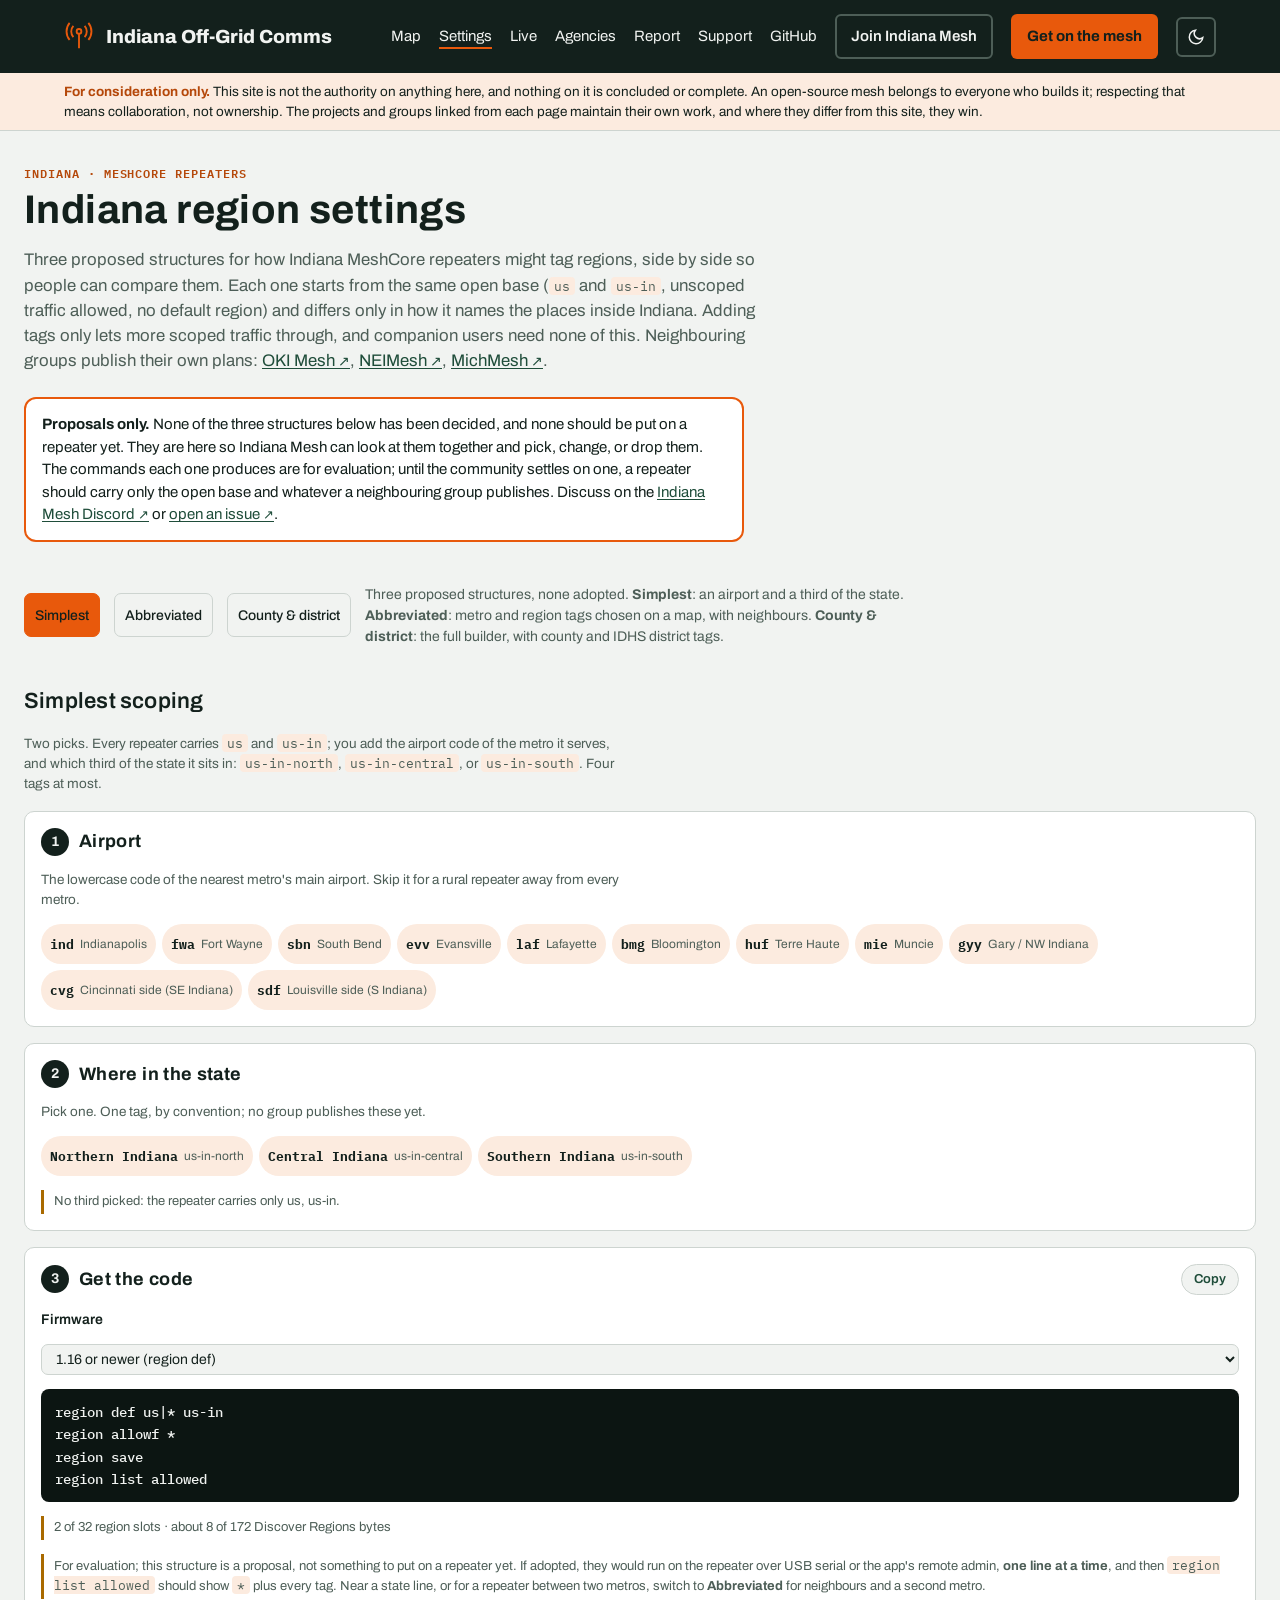
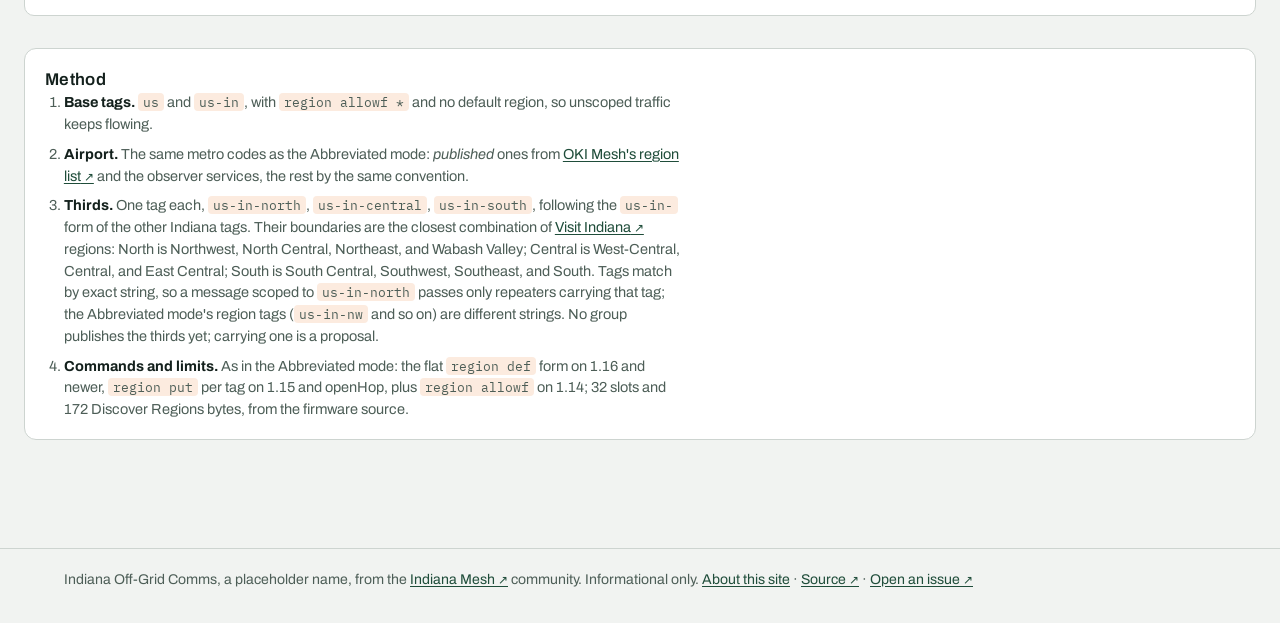
==== commit 454c8de9: "Region settings: frame all three structures as undecided proposals Co-Authored-By: Claude Fable 5.1 " ====
--- a/advanced/index.html
+++ b/advanced/index.html
@@ -33,6 +33,7 @@
   --ok:#6cc58a; --warn:#e3a640; --crit:#ff8a80;
   --d1:#22312c;--d2:#2b2d22;--d3:#252a36;--d4:#302824;--d5:#1f3135;--d6:#2e2732;--d7:#263222;--d8:#332c1f;--d9:#232c34;--d10:#312a26;--d11:#2a3027; }
 .sb-head { display: grid; gap: 10px; }
+.proposal { margin: 14px 0 0; padding: 14px 16px; border: 2px solid var(--beacon); border-radius: 12px; background: var(--panel); font-size: 15px; line-height: 1.5; max-width: 80ch; }
 .mode { display: flex; flex-wrap: wrap; align-items: center; gap: 8px 14px; margin: 22px 0 18px; }
 .mode-btn { font: 700 15px/1 var(--body); border: 2px solid var(--line); background: var(--panel); color: var(--fg); border-radius: 8px; padding: 12px 18px; min-height: 44px; cursor: pointer; }
 .mode-btn[aria-pressed="true"] { background: var(--beacon); border-color: var(--beacon); color: #13201C; }
@@ -248,14 +249,14 @@
   <header class="sb-head">
     <span class="eyebrow">Indiana · MeshCore repeaters</span>
     <h1>Indiana region settings</h1>
-    <p class="lead">The Indiana reference for repeater region tags. <strong>Phase 1</strong> is the starting set every Indiana repeater carries: <code>us</code> <code>us-in</code> <code>us-oh</code> <code>us-ky</code> <code>us-mi</code> <code>us-il</code>, with unscoped traffic allowed and no default region, so everything stays open. This page starts from Phase 1 and builds the commands as you add district, county, or neighbouring groups' tags. Adding tags only lets more scoped traffic through. Companion users need none of this. Neighbouring groups publish their own plans: <a href="https://docs.okimesh.org/books/oki-mesh-alliance/page/oki-mesh-region-scopes" target="_blank" rel="noopener">OKI Mesh</a>, <a href="https://neimesh.net" target="_blank" rel="noopener">NEIMesh</a>, <a href="https://michmesh.com" target="_blank" rel="noopener">MichMesh</a>.</p>
-    <p class="sub">Click the county your repeater sits in, then every county it reaches. Everything is optional: with nothing selected the output is exactly Phase 1.</p>
+    <p class="lead">Three proposed structures for how Indiana MeshCore repeaters might tag regions, side by side so people can compare them. Each one starts from the same open base (<code>us</code> and <code>us-in</code>, unscoped traffic allowed, no default region) and differs only in how it names the places inside Indiana. Adding tags only lets more scoped traffic through, and companion users need none of this. Neighbouring groups publish their own plans: <a href="https://docs.okimesh.org/books/oki-mesh-alliance/page/oki-mesh-region-scopes" target="_blank" rel="noopener">OKI Mesh</a>, <a href="https://neimesh.net" target="_blank" rel="noopener">NEIMesh</a>, <a href="https://michmesh.com" target="_blank" rel="noopener">MichMesh</a>.</p>
+    <div class="proposal" role="note"><strong>Proposals only.</strong> None of the three structures below has been decided, and none should be put on a repeater yet. They are here so Indiana Mesh can look at them together and pick, change, or drop them. The commands each one produces are for evaluation; until the community settles on one, a repeater should carry only the open base and whatever a neighbouring group publishes. Discuss on the <a href="https://discord.gg/2uwyceSF37" target="_blank" rel="noopener">Indiana Mesh Discord</a> or <a href="https://github.com/mutiny19/ima/issues/new/choose" target="_blank" rel="noopener">open an issue</a>.</div>
   </header>
   <div class="mode" role="group" aria-label="Choose a scoping style">
     <button type="button" class="mode-btn" id="modeSimple" aria-pressed="true">Simplest</button>
     <button type="button" class="mode-btn" id="modeAbbr" aria-pressed="false">Abbreviated</button>
     <button type="button" class="mode-btn" id="modeFull" aria-pressed="false">County &amp; district</button>
-    <span class="mode-help">Three ways to tag a repeater. <strong>Simplest</strong>: pick an airport and a third of the state, done. <strong>Abbreviated</strong>: the same tags, chosen on a map by metro and region, with neighbours. <strong>County &amp; district</strong>: the full builder, with Indiana's own county and district tags.</span>
+    <span class="mode-help">Three proposed structures, none adopted. <strong>Simplest</strong>: an airport and a third of the state. <strong>Abbreviated</strong>: metro and region tags chosen on a map, with neighbours. <strong>County &amp; district</strong>: the full builder, with county and IDHS district tags.</span>
   </div>
 
   <section id="simple" class="abbr" aria-labelledby="simple-h">
@@ -282,7 +283,7 @@
       </select>
       <pre id="simpleOut"></pre>
       <p class="note" id="simpleBudget"></p>
-      <p class="note">Run them on the repeater over USB serial or the app's remote admin, <strong>one line at a time</strong>, then <code>region list allowed</code> should show <code>*</code> plus every tag. Near a state line, or for a repeater between two metros, switch to <strong>Abbreviated</strong> for neighbours and a second metro.</p>
+      <p class="note">For evaluation; this structure is a proposal, not something to put on a repeater yet. If adopted, they would run on the repeater over USB serial or the app's remote admin, <strong>one line at a time</strong>, and then <code>region list allowed</code> should show <code>*</code> plus every tag. Near a state line, or for a repeater between two metros, switch to <strong>Abbreviated</strong> for neighbours and a second metro.</p>
     </section>
     <section class="method" aria-labelledby="simple-method-h">
       <h3 id="simple-method-h">Method</h3>
@@ -333,7 +334,7 @@
       <div class="alert" id="abbrAlert" role="alert" hidden></div>
       <pre id="abbrOut"></pre>
       <p class="note" id="abbrBudget"></p>
-      <p class="note">Run them on the repeater over USB serial or the app's remote admin, <strong>one line at a time</strong> (each line is its own command; the app sends one per message), then <code>region list allowed</code> should show <code>*</code> plus every tag. Companions need nothing. Reference: MeshCore's <a href="https://docs.meshcore.io/cli_commands/#region-management-v110" target="_blank" rel="noopener">Region Management</a>.</p>
+      <p class="note">For evaluation; this structure is a proposal, not something to put on a repeater yet. If adopted, they would run on the repeater over USB serial or the app's remote admin, <strong>one line at a time</strong> (each line is its own command; the app sends one per message), and then <code>region list allowed</code> should show <code>*</code> plus every tag. Companions need nothing. Reference: MeshCore's <a href="https://docs.meshcore.io/cli_commands/#region-management-v110" target="_blank" rel="noopener">Region Management</a>.</p>
       <div id="abbrChanPanel">
         <h4>Channel suggestions for what you picked</h4>
         <p class="sub">Scoping is for the rare message you want kept local. For everyday local chat, a channel does the job with nothing to configure on any repeater. Hashtag channels take their key from the name, so anyone who types the same name lands in the same room. Convention: <code>#</code> plus the place name, lowercase, letters only.</p>
@@ -468,7 +469,7 @@
             <button type="button" id="presetIn">Phase 1 only</button>
           </div>
         </div>
-        <p class="sub">Tags that reach beyond your county and district. Phase 1 is on for every Indiana repeater; add others only if your repeater should pass that group's scoped traffic. Tap Define for what each one means.</p>
+        <p class="sub">Tags that reach beyond your county and district. Phase 1 is the proposed starting set; add others only if your repeater should pass that group's scoped traffic. Tap Define for what each one means.</p>
         <div class="tagcards" id="tagCards"></div>
         <div class="tagcard">
           <div class="tc-head"><code class="tc-name">custom tag</code><button type="button" class="linkish" data-def="custom" aria-expanded="false">Define</button></div>
@@ -485,7 +486,7 @@
         </div>
         <div class="status" id="status"></div>
         <div class="meter" aria-hidden="true"><i id="meter"></i></div>
-        <p class="sub" id="cliHint">Send each step on its own, wait for the reply, then tick it off. Every step fits in one CLI message.</p>
+        <p class="sub" id="cliHint">For evaluation; this structure is a proposal, not something to put on a repeater yet. If adopted: send each step on its own, wait for the reply, then tick it off. Every step fits in one CLI message.</p>
         <ol class="clisteps" id="cliSteps"></ol>
         <ul class="warnlist" id="warnings"></ul>
         <details>
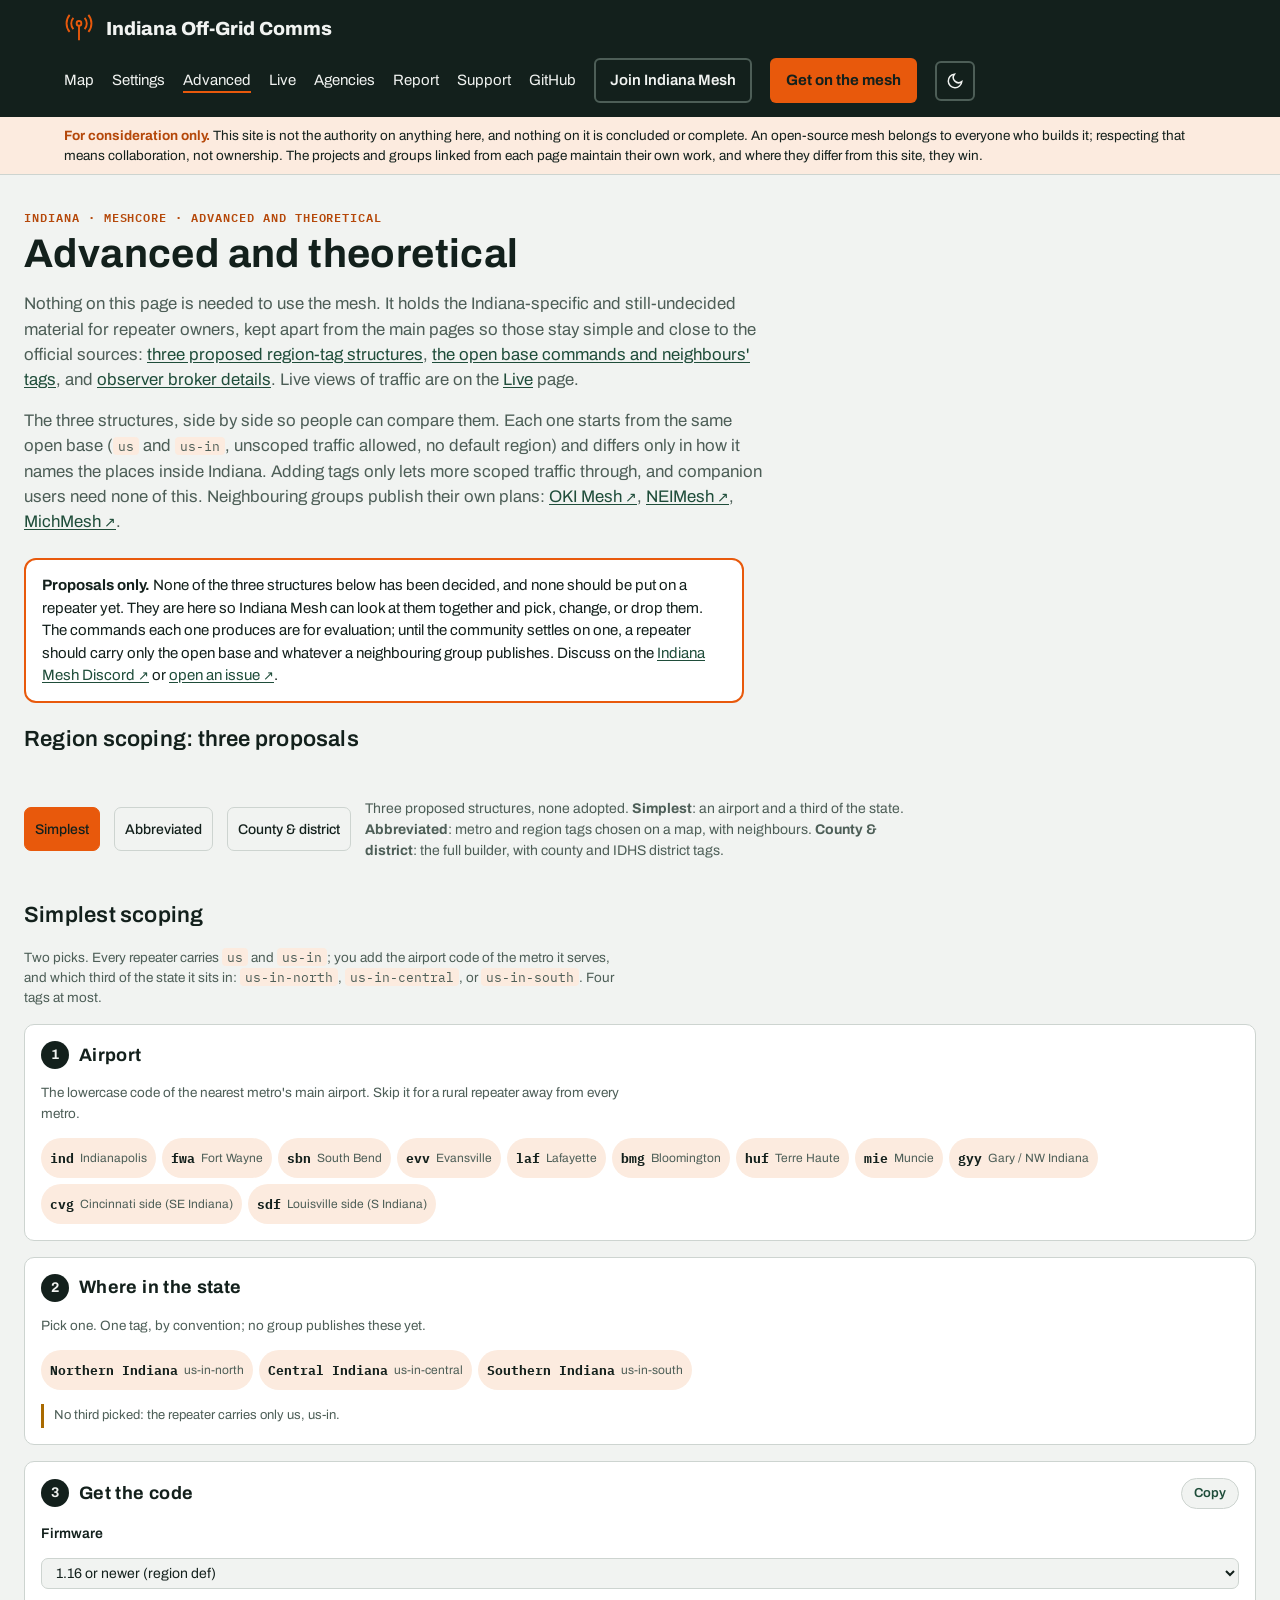
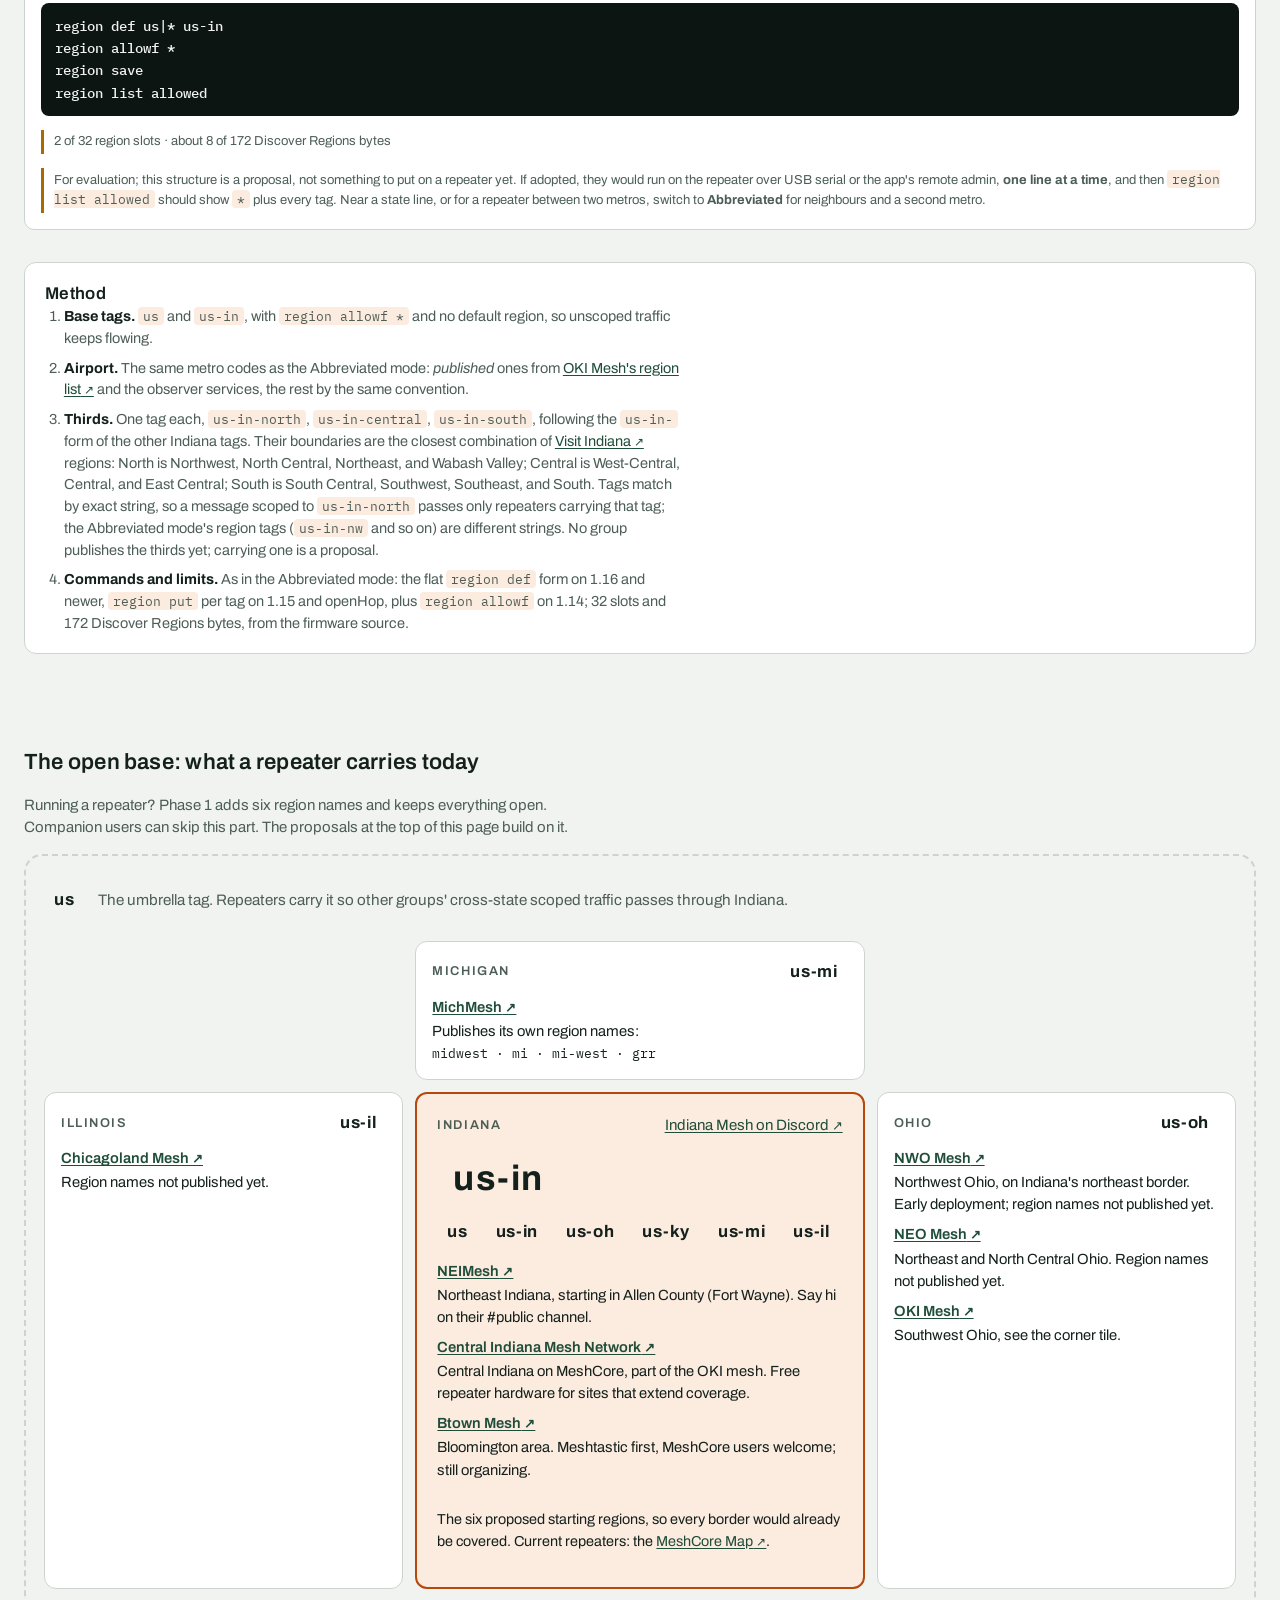
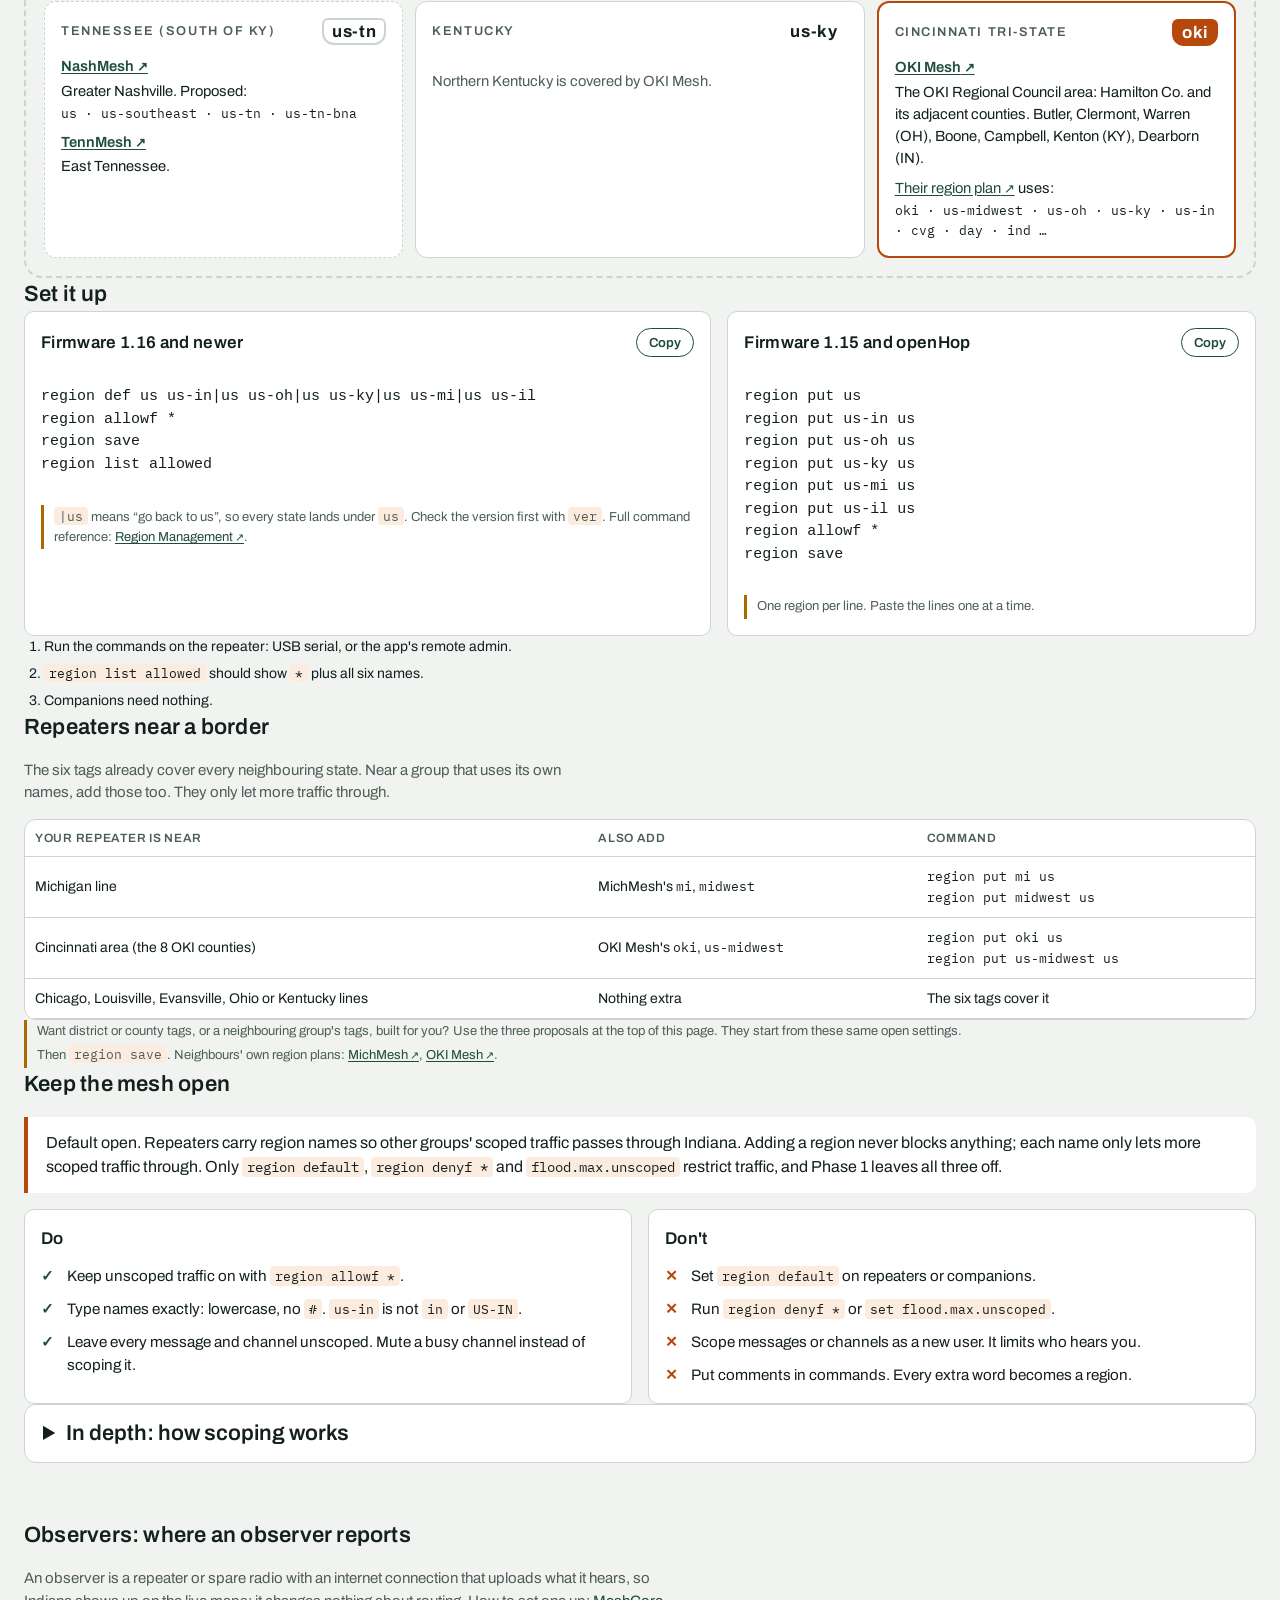
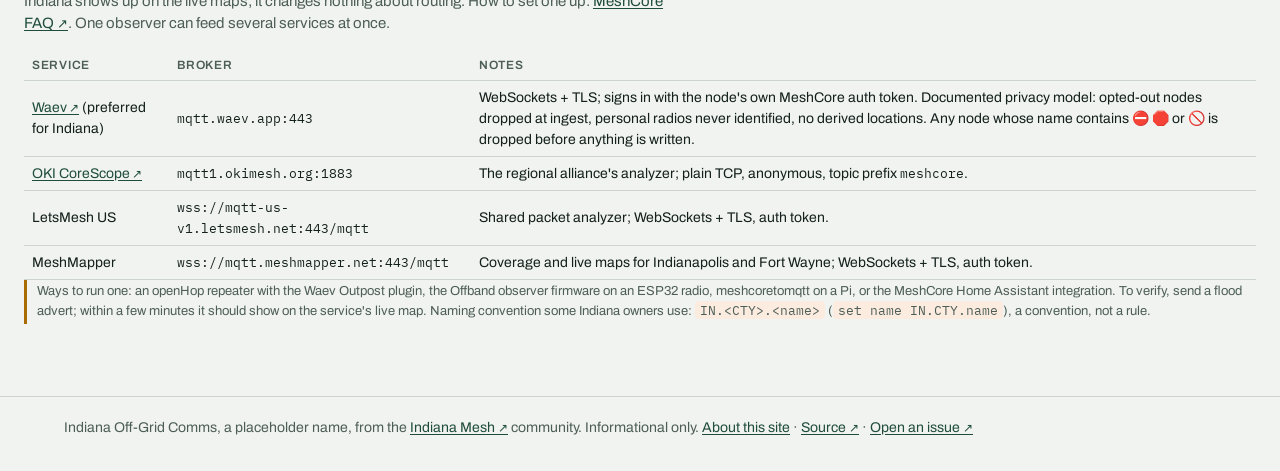
==== commit 28b5113d: "Simplify MeshCore: three official links, Advanced and theoretical page - Home MeshCore card: links t" ====
--- a/advanced/index.html
+++ b/advanced/index.html
@@ -2,16 +2,15 @@
 <html lang="en">
 <head>
 <meta charset="utf-8">
-<script>/* Follows the system theme; a visitor's own choice is remembered. Runs before paint to avoid a flash. */
-(function () { var t; try { t = localStorage.getItem("ioc-theme"); } catch (e) {} document.documentElement.setAttribute("data-theme", t === "light" || t === "dark" ? t : (window.matchMedia && window.matchMedia("(prefers-color-scheme: dark)").matches ? "dark" : "light")); })();</script>
+<script src="../assets/theme.js"></script>
 <meta name="viewport" content="width=device-width, initial-scale=1, viewport-fit=cover">
-<meta name="description" content="Indiana region settings for MeshCore repeaters: pick the counties your repeater serves and get the exact commands, starting from open defaults.">
-<title>Indiana Region Settings</title>
+<meta name="description" content="Advanced and theoretical: Indiana-specific material for MeshCore repeater owners, for consideration only. Three proposed region-tag structures, the open base commands, neighbours' tags, and observer brokers.">
+<title>Advanced and theoretical · Indiana Off-Grid Comms</title>
 <link rel="icon" href="../assets/favicon.svg" type="image/svg+xml">
 <meta property="og:type" content="website">
 <meta property="og:site_name" content="Indiana Off-Grid Comms">
-<meta property="og:title" content="Indiana region settings">
-<meta property="og:description" content="Indiana region settings for MeshCore repeaters: pick the counties your repeater serves and get the exact commands.">
+<meta property="og:title" content="Advanced and theoretical">
+<meta property="og:description" content="Indiana-specific material for MeshCore repeater owners, for consideration only: proposed region structures, open base commands, observer brokers.">
 <meta property="og:url" content="https://mutiny19.github.io/ima/advanced/">
 <meta property="og:image" content="https://mutiny19.github.io/ima/assets/social.png">
 <meta property="og:image:width" content="1200">
@@ -34,6 +33,77 @@
   --d1:#22312c;--d2:#2b2d22;--d3:#252a36;--d4:#302824;--d5:#1f3135;--d6:#2e2732;--d7:#263222;--d8:#332c1f;--d9:#232c34;--d10:#312a26;--d11:#2a3027; }
 .sb-head { display: grid; gap: 10px; }
 .proposal { margin: 14px 0 0; padding: 14px 16px; border: 2px solid var(--beacon); border-radius: 12px; background: var(--panel); font-size: 15px; line-height: 1.5; max-width: 80ch; }
+.part-h { font-size: 26px; font-weight: 800; margin: 34px 0 6px; }
+.owners, .observers { margin-top: 36px; }
+.observers .owner-intro { color: var(--muted); max-width: 74ch; }
+.observers .tablewrap { overflow-x: auto; } .observers table { border-collapse: collapse; width: 100%; font-size: 14px; } .observers th, .observers td { text-align: left; padding: 8px 10px; border-bottom: 1px solid var(--line); vertical-align: top; } .observers code { font-family: var(--mono); }
+.owners /* route-marker style region tags */
+.tag{ display: inline-flex; align-items: center; font: 700 1.05rem/1 var(--display); letter-spacing: .04em;
+  background: var(--shield); color: var(--shield-fg); padding: 6px 10px 5px; border-radius: 6px 6px 12px 12px; white-space: nowrap; }
+.owners .tag.big{ font-size: 2.2rem; padding: 10px 16px 8px; border-radius: 8px 8px 18px 18px; }
+.owners .tag.alt{ background: transparent; color: var(--fg); box-shadow: inset 0 0 0 2px var(--line); }
+.owners .tag.oki{ background: var(--signal); color: var(--panel); }
+.owners /* the map */
+.frame{ border: 2px dashed var(--line); border-radius: 18px; padding: 18px; display: grid; gap: 14px; }
+.owners .frame-head{ display: flex; flex-wrap: wrap; align-items: center; gap: 10px 14px; }
+.owners .frame-head p{ color: var(--muted); font-size: .95rem; min-width: 0; flex: 1 1 280px; }
+.owners .map{ display: grid; gap: 12px; grid-template-columns: 1fr 1.25fr 1fr;
+  grid-template-areas: ". mi ." "il in oh" "tn ky oki"; }
+.owners .cell{ background: var(--panel); border: 1px solid var(--line); border-radius: 12px; padding: 16px; display: grid; gap: 10px; align-content: start; min-width: 0; }
+.owners .cell .top{ display: flex; align-items: center; justify-content: space-between; gap: 10px; flex-wrap: wrap; }
+.owners .state{ font: 600 .8rem/1 var(--body); letter-spacing: .12em; text-transform: uppercase; color: var(--muted); }
+.owners .cell p{ font-size: .92rem; color: var(--muted); }
+.owners .cell ul{ margin: 0; padding: 0; list-style: none; display: grid; gap: 8px; font-size: .92rem; }
+.owners .cell li{ display: grid; gap: 2px; }
+.owners .cell li strong{ font-weight: 600; color: var(--fg); }
+.owners .uses{ font-family: var(--mono); font-size: .82rem; color: var(--fg); overflow-wrap: anywhere; }
+.owners .in{ grid-area: in; background: var(--signal-soft); border: 2px solid var(--signal); padding: 20px; gap: 14px; }
+.owners .in .tags{ display: flex; flex-wrap: wrap; gap: 8px; }
+.owners .in .count{ font-size: .9rem; color: var(--fg); font-variant-numeric: tabular-nums; }
+.owners .mi{ grid-area: mi; }
+.owners .il{ grid-area: il; }
+.owners .oh{ grid-area: oh; }
+.owners .ky{ grid-area: ky; }
+.owners .tn{ grid-area: tn; }
+.owners .oki{ grid-area: oki; }
+.owners .cell.oki{ border: 2px solid var(--signal); }
+.owners .cell.tn{ border-style: dashed; }
+.owners .setup{ display: grid; grid-template-columns: 1.3fr 1fr; gap: 16px; }
+.owners .panel{ background: var(--panel); border: 1px solid var(--line); border-radius: 12px; padding: 18px; display: grid; gap: 12px; min-width: 0; align-content: start; }
+.owners .panel .head{ display: flex; justify-content: space-between; align-items: center; gap: 10px; flex-wrap: wrap; }
+.owners .note{ font-size: .9rem; color: var(--muted); }
+.owners button.copy{ font: 600 .82rem/1 var(--body); background: transparent; color: var(--link); border: 1px solid var(--link); border-radius: 999px; padding: 7px 12px; cursor: pointer; }
+.owners button.copy:hover{ background: var(--link); color: var(--panel); }
+.owners .steps{ margin: 0; padding-left: 1.2em; display: grid; gap: 6px; font-size: .95rem; }
+.owners .steps code, .owners .rules code, .owners td code, .owners .why code{ font-family: var(--mono); font-size: .88em; }
+.owners /* rules */
+.rules{ display: grid; grid-template-columns: repeat(2, minmax(0, 1fr)); gap: 16px; }
+.owners .rules ul{ margin: 0; padding: 0; list-style: none; display: grid; gap: 10px; }
+.owners .rules li{ padding-left: 26px; position: relative; font-size: .95rem; }
+.owners .rules li::before{ position: absolute; left: 0; top: 0; font-weight: 700; font-family: var(--body); }
+.owners .do li::before{ content: "✓"; color: var(--link); }
+.owners .dont li::before{ content: "✕"; color: var(--signal); }
+.owners .why{ background: var(--panel); border-left: 4px solid var(--signal); padding: 14px 18px; border-radius: 0 10px 10px 0; font-size: 1rem; }
+.owners /* neighbours table */
+.tablewrap{ overflow-x: auto; border: 1px solid var(--line); border-radius: 12px; background: var(--panel); }
+.owners .hear .panel p{ font-size: .93rem; color: var(--muted); }
+.owners .owner-intro{ color: var(--muted); max-width: 64ch; }
+.owners details.depth{ background: var(--panel); border: 1px solid var(--line); border-radius: 12px; padding: 4px 18px; }
+.owners details.depth summary{ cursor: pointer; font: 600 1.35rem/1 var(--display); padding: 14px 0; }
+.owners details.depth[open]{ padding-bottom: 18px; }
+.owners .depth-list{ margin: 0; padding: 0; list-style: none; display: grid; gap: 12px; }
+.owners .depth-list li{ display: grid; gap: 3px; border-top: 1px solid var(--line); padding-top: 12px; font-size: .94rem; }
+.owners .depth-list li strong{ font-weight: 600; }
+.owners .depth-list .eg{ font-family: var(--mono); font-size: .82rem; color: var(--muted); overflow-wrap: anywhere; }
+.owners .ok{ color: var(--link); font-weight: 600; }
+.owners .no{ color: var(--signal); font-weight: 600; }
+.owners .border-box .panel p, .owners .border-box .panel li{ font-size: .94rem; }
+.owners .addons{ width: 100%; min-width: 0; }
+.owners .addons td, .owners .addons th{ padding: 9px 10px; }
+.owners .flow .panel h3{ font-size: 1.2rem; }
+.owners .flow .panel p{ font-size: .93rem; color: var(--muted); }
+@media (max-width: 760px) {.owners .map{ grid-template-columns: 1fr; grid-template-areas: "in" "mi" "il" "oh" "ky" "oki" "tn"; }.owners .setup, .owners .rules{ grid-template-columns: 1fr; }}
+@media (prefers-reduced-motion: no-preference) {.owners button.copy{ transition: background .15s, color .15s; }}
 .mode { display: flex; flex-wrap: wrap; align-items: center; gap: 8px 14px; margin: 22px 0 18px; }
 .mode-btn { font: 700 15px/1 var(--body); border: 2px solid var(--line); background: var(--panel); color: var(--fg); border-radius: 8px; padding: 12px 18px; min-height: 44px; cursor: pointer; }
 .mode-btn[aria-pressed="true"] { background: var(--beacon); border-color: var(--beacon); color: #13201C; }
@@ -231,7 +301,8 @@
     <a href="../#map">Map</a>
     <button type="button" class="nav-menu" id="navMenu" aria-expanded="false" aria-controls="navMore">Menu</button>
     <span class="nav-more" id="navMore">
-      <a href="../#protocols" aria-current="page">Settings</a>
+      <a href="../#protocols">Settings</a>
+      <a href="../advanced/" aria-current="page">Advanced</a>
       <a href="../live/">Live</a>
       <a href="../emergency/">Agencies</a>
       <a href="../#report">Report</a>
@@ -247,11 +318,13 @@
 
 <main class="sb">
   <header class="sb-head">
-    <span class="eyebrow">Indiana · MeshCore repeaters</span>
-    <h1>Indiana region settings</h1>
-    <p class="lead">Three proposed structures for how Indiana MeshCore repeaters might tag regions, side by side so people can compare them. Each one starts from the same open base (<code>us</code> and <code>us-in</code>, unscoped traffic allowed, no default region) and differs only in how it names the places inside Indiana. Adding tags only lets more scoped traffic through, and companion users need none of this. Neighbouring groups publish their own plans: <a href="https://docs.okimesh.org/books/oki-mesh-alliance/page/oki-mesh-region-scopes" target="_blank" rel="noopener">OKI Mesh</a>, <a href="https://neimesh.net" target="_blank" rel="noopener">NEIMesh</a>, <a href="https://michmesh.com" target="_blank" rel="noopener">MichMesh</a>.</p>
+    <span class="eyebrow">Indiana · MeshCore · advanced and theoretical</span>
+    <h1>Advanced and theoretical</h1>
+    <p class="lead">Nothing on this page is needed to use the mesh. It holds the Indiana-specific and still-undecided material for repeater owners, kept apart from the main pages so those stay simple and close to the official sources: <a href="#scoping">three proposed region-tag structures</a>, <a href="#owners-h">the open base commands and neighbours' tags</a>, and <a href="#observers-h">observer broker details</a>. Live views of traffic are on the <a href="../live/">Live</a> page.</p>
+    <p class="lead">The three structures, side by side so people can compare them. Each one starts from the same open base (<code>us</code> and <code>us-in</code>, unscoped traffic allowed, no default region) and differs only in how it names the places inside Indiana. Adding tags only lets more scoped traffic through, and companion users need none of this. Neighbouring groups publish their own plans: <a href="https://docs.okimesh.org/books/oki-mesh-alliance/page/oki-mesh-region-scopes" target="_blank" rel="noopener">OKI Mesh</a>, <a href="https://neimesh.net" target="_blank" rel="noopener">NEIMesh</a>, <a href="https://michmesh.com" target="_blank" rel="noopener">MichMesh</a>.</p>
     <div class="proposal" role="note"><strong>Proposals only.</strong> None of the three structures below has been decided, and none should be put on a repeater yet. They are here so Indiana Mesh can look at them together and pick, change, or drop them. The commands each one produces are for evaluation; until the community settles on one, a repeater should carry only the open base and whatever a neighbouring group publishes. Discuss on the <a href="https://discord.gg/2uwyceSF37" target="_blank" rel="noopener">Indiana Mesh Discord</a> or <a href="https://github.com/mutiny19/ima/issues/new/choose" target="_blank" rel="noopener">open an issue</a>.</div>
   </header>
+  <h2 id="scoping" class="part-h">Region scoping: three proposals</h2>
   <div class="mode" role="group" aria-label="Choose a scoping style">
     <button type="button" class="mode-btn" id="modeSimple" aria-pressed="true">Simplest</button>
     <button type="button" class="mode-btn" id="modeAbbr" aria-pressed="false">Abbreviated</button>
@@ -348,8 +421,11 @@
       <ul class="nearby">
         <li><a href="https://okimesh.org" target="_blank" rel="noopener">OKI Mesh</a> <span>southwest Ohio, southeast Indiana, northern Kentucky · <a href="https://docs.okimesh.org/books/oki-mesh-alliance/page/oki-mesh-region-scopes" target="_blank" rel="noopener">region scopes</a></span></li>
         <li><a href="https://neimesh.net" target="_blank" rel="noopener">NEIMesh</a> <span>northeast Indiana, Fort Wayne first</span></li>
+        <li><a href="https://www.cimesh.net" target="_blank" rel="noopener">Central Indiana Mesh Network</a> <span>central Indiana, part of the OKI mesh</span></li>
+        <li><a href="https://btownmesh.org" target="_blank" rel="noopener">Btown Mesh</a> <span>Bloomington area; Meshtastic first, MeshCore welcome</span></li>
         <li><a href="https://chicagolandmesh.org" target="_blank" rel="noopener">Chicagoland Mesh</a> <span>Chicago area and northwest Indiana</span></li>
         <li><a href="https://michmesh.com" target="_blank" rel="noopener">MichMesh</a> <span>Michigan</span></li>
+        <li><a href="https://nwomesh.com" target="_blank" rel="noopener">NWO Mesh</a> <span>northwest Ohio, next to Steuben, DeKalb, and Allen counties</span></li>
         <li><a href="https://neome.sh" target="_blank" rel="noopener">NEO Mesh</a> <span>northeast and north central Ohio</span></li>
         <li><a href="https://nashme.sh" target="_blank" rel="noopener">NashMesh</a> <span>greater Nashville, for the far south</span></li>
       </ul>
@@ -543,738 +619,212 @@
     <div class="chips" id="fullChans"><span class="sub">Pick counties on the map above.</span></div>
   </div>
   </div>
+
+  <section class="owners" id="owners">
+  <section aria-labelledby="owner-h">
+    <h2 id="owner-h" class="part-h">The open base: what a repeater carries today</h2>
+    <p class="owner-intro">Running a repeater? Phase 1 adds six region names and keeps everything open. Companion users can skip this part. The proposals at the top of this page build on it.</p>
+  <div class="frame" aria-label="Region map">
+    <div class="frame-head">
+      <span class="tag">us</span>
+      <p>The umbrella tag. Repeaters carry it so other groups' cross-state scoped traffic passes through Indiana.</p>
+    </div>
+    <div class="map">
+      <div class="cell in">
+        <div class="top"><span class="state">Indiana</span><a href="https://discord.gg/2uwyceSF37" target="_blank" rel="noopener">Indiana Mesh on Discord</a></div>
+        <span class="tag big">us-in</span>
+        <div class="tags">
+          <span class="tag">us</span><span class="tag">us-in</span><span class="tag">us-oh</span><span class="tag">us-ky</span><span class="tag">us-mi</span><span class="tag">us-il</span>
+        </div>
+        <ul>
+          <li><strong><a href="https://neimesh.net" target="_blank" rel="noopener">NEIMesh</a></strong>
+            <span>Northeast Indiana, starting in Allen County (Fort Wayne). Say hi on their #public channel.</span></li>
+          <li><strong><a href="https://www.cimesh.net" target="_blank" rel="noopener">Central Indiana Mesh Network</a></strong>
+            <span>Central Indiana on MeshCore, part of the OKI mesh. Free repeater hardware for sites that extend coverage.</span></li>
+          <li><strong><a href="https://btownmesh.org" target="_blank" rel="noopener">Btown Mesh</a></strong>
+            <span>Bloomington area. Meshtastic first, MeshCore users welcome; still organizing.</span></li>
+        </ul>
+        <p class="count">The six proposed starting regions, so every border would already be covered. Current repeaters: the <a href="https://map.meshcore.io/?lat=39.85&amp;lon=-86.3&amp;zoom=7&amp;nodes=2" target="_blank" rel="noopener">MeshCore Map</a>.</p>
+      </div>
+
+      <div class="cell mi">
+        <div class="top"><span class="state">Michigan</span><span class="tag">us-mi</span></div>
+        <ul>
+          <li><strong><a href="https://michmesh.com" target="_blank" rel="noopener">MichMesh</a></strong>
+            <span>Publishes its own region names:</span><span class="uses">midwest · mi · mi-west · grr</span></li>
+        </ul>
+      </div>
+
+      <div class="cell il">
+        <div class="top"><span class="state">Illinois</span><span class="tag">us-il</span></div>
+        <ul>
+          <li><strong><a href="https://chicagolandmesh.org" target="_blank" rel="noopener">Chicagoland Mesh</a></strong>
+            <span>Region names not published yet.</span></li>
+        </ul>
+      </div>
+
+      <div class="cell oh">
+        <div class="top"><span class="state">Ohio</span><span class="tag">us-oh</span></div>
+        <ul>
+          <li><strong><a href="https://nwomesh.com" target="_blank" rel="noopener">NWO Mesh</a></strong>
+            <span>Northwest Ohio, on Indiana's northeast border. Early deployment; region names not published yet.</span></li>
+          <li><strong><a href="https://neome.sh" target="_blank" rel="noopener">NEO Mesh</a></strong>
+            <span>Northeast and North Central Ohio. Region names not published yet.</span></li>
+          <li><strong><a href="https://okimesh.org" target="_blank" rel="noopener">OKI Mesh</a></strong>
+            <span>Southwest Ohio, see the corner tile.</span></li>
+        </ul>
+      </div>
+
+      <div class="cell ky">
+        <div class="top"><span class="state">Kentucky</span><span class="tag">us-ky</span></div>
+        <p>Northern Kentucky is covered by OKI Mesh.</p>
+      </div>
+
+      <div class="cell oki">
+        <div class="top"><span class="state">Cincinnati tri-state</span><span class="tag oki">oki</span></div>
+        <ul>
+          <li><strong><a href="https://okimesh.org" target="_blank" rel="noopener">OKI Mesh</a></strong>
+            <span>The OKI Regional Council area: Hamilton Co. and its adjacent counties. Butler, Clermont, Warren (OH), Boone, Campbell, Kenton (KY), Dearborn (IN).</span></li>
+          <li><span><a href="https://docs.okimesh.org/books/oki-mesh-alliance/page/oki-mesh-region-scopes" target="_blank" rel="noopener">Their region plan</a> uses:</span>
+            <span class="uses">oki · us-midwest · us-oh · us-ky · us-in · cvg · day · ind …</span></li>
+        </ul>
+      </div>
+
+      <div class="cell tn">
+        <div class="top"><span class="state">Tennessee (south of KY)</span><span class="tag alt">us-tn</span></div>
+        <ul>
+          <li><strong><a href="https://nashme.sh" target="_blank" rel="noopener">NashMesh</a></strong>
+            <span>Greater Nashville. Proposed:</span><span class="uses">us · us-southeast · us-tn · us-tn-bna</span></li>
+          <li><strong><a href="https://tennmesh.carrd.co" target="_blank" rel="noopener">TennMesh</a></strong>
+            <span>East Tennessee.</span></li>
+        </ul>
+      </div>
+    </div>
+  </div>
+
+
+  </section>
+
+
+
+  <section aria-labelledby="setup-h">
+    <h2 id="setup-h">Set it up</h2>
+    <div class="setup">
+      <div class="panel">
+        <div class="head"><h3>Firmware 1.16 and newer</h3><button class="copy" type="button" data-copy="cmd116">Copy</button></div>
+<pre id="cmd116">region def us us-in|us us-oh|us us-ky|us us-mi|us us-il
+region allowf *
+region save
+region list allowed</pre>
+        <p class="note"><code>|us</code> means “go back to us”, so every state lands under <code>us</code>. Check the version first with <code>ver</code>. Full command reference: <a href="https://docs.meshcore.io/cli_commands/#region-management-v110" target="_blank" rel="noopener">Region Management</a>.</p>
+      </div>
+      <div class="panel">
+        <div class="head"><h3>Firmware 1.15 and openHop</h3><button class="copy" type="button" data-copy="cmd115">Copy</button></div>
+<pre id="cmd115">region put us
+region put us-in us
+region put us-oh us
+region put us-ky us
+region put us-mi us
+region put us-il us
+region allowf *
+region save</pre>
+        <p class="note">One region per line. Paste the lines one at a time.</p>
+      </div>
+    </div>
+    <ol class="steps">
+      <li>Run the commands on the repeater: USB serial, or the app's remote admin.</li>
+      <li><code>region list allowed</code> should show <code>*</code> plus all six names.</li>
+      <li>Companions need nothing.</li>
+    </ol>
+  </section>
+
+  <section aria-labelledby="border-h">
+    <h2 id="border-h">Repeaters near a border</h2>
+    <p class="owner-intro">The six tags already cover every neighbouring state. Near a group that uses its own names, add those too. They only let more traffic through.</p>
+    <div class="tablewrap">
+      <table class="addons">
+        <thead><tr><th>Your repeater is near</th><th>Also add</th><th>Command</th></tr></thead>
+        <tbody>
+          <tr><td>Michigan line</td><td>MichMesh's <code>mi</code>, <code>midwest</code></td><td><code>region put mi us</code><br><code>region put midwest us</code></td></tr>
+          <tr><td>Cincinnati area (the 8 OKI counties)</td><td>OKI Mesh's <code>oki</code>, <code>us-midwest</code></td><td><code>region put oki us</code><br><code>region put us-midwest us</code></td></tr>
+          <tr><td>Chicago, Louisville, Evansville, Ohio or Kentucky lines</td><td>Nothing extra</td><td>The six tags cover it</td></tr>
+        </tbody>
+      </table>
+    </div>
+    <p class="note">Want district or county tags, or a neighbouring group's tags, built for you? Use the three proposals at the top of this page. They start from these same open settings.</p>
+    <p class="note">Then <code>region save</code>. Neighbours' own region plans: <a href="https://michmesh.com" target="_blank" rel="noopener">MichMesh</a>, <a href="https://docs.okimesh.org/books/oki-mesh-alliance/page/oki-mesh-region-scopes" target="_blank" rel="noopener">OKI Mesh</a>.</p>
+  </section>
+
+  <section aria-labelledby="rules-h">
+    <h2 id="rules-h">Keep the mesh open</h2>
+    <p class="why">Default open. Repeaters carry region names so other groups' scoped traffic passes through Indiana. Adding a region never blocks anything; each name only lets more scoped traffic through. Only <code>region default</code>, <code>region denyf *</code> and <code>flood.max.unscoped</code> restrict traffic, and Phase 1 leaves all three off.</p>
+    <div class="rules">
+      <div class="panel do">
+        <h3>Do</h3>
+        <ul>
+          <li>Keep unscoped traffic on with <code>region allowf *</code>.</li>
+          <li>Type names exactly: lowercase, no <code>#</code>. <code>us-in</code> is not <code>in</code> or <code>US-IN</code>.</li>
+          <li>Leave every message and channel unscoped. Mute a busy channel instead of scoping it.</li>
+        </ul>
+      </div>
+      <div class="panel dont">
+        <h3>Don't</h3>
+        <ul>
+          <li>Set <code>region default</code> on repeaters or companions.</li>
+          <li>Run <code>region denyf *</code> or <code>set flood.max.unscoped</code>.</li>
+          <li>Scope messages or channels as a new user. It limits who hears you.</li>
+          <li>Put comments in commands. Every extra word becomes a region.</li>
+        </ul>
+      </div>
+    </div>
+
+  </section>
+
+  <details class="depth">
+    <summary>In depth: how scoping works</summary>
+    <ul class="depth-list">
+      <li><strong>Unscoped is the default and stays on.</strong><span>A message with no scope is relayed by every repeater that allows <code>*</code>, which is all of them in Phase 1.</span></li>
+      <li><strong>A scoped message needs its exact tag on every repeater along the way.</strong><span>A repeater without that tag silently drops it. One repeater with no regions at all drops every scoped message.</span>
+        <span class="eg">sends ind → Indiana repeater (us, us-in, us-oh, us-ky, us-mi, us-il) → <span class="no">dropped</span>, no ind tag</span>
+        <span class="eg">sends us-in → same repeater → <span class="ok">forwarded</span></span></li>
+      <li><strong>Matching is per tag, never by hierarchy.</strong><span><code>us</code> does not cover <code>us-in</code>. A border repeater carries several states; a message scoped <code>us-in</code> stops at the first repeater that lacks it.</span>
+        <span class="eg">sends us → every repeater carries us → <span class="ok">crosses all states</span></span></li>
+      <li><strong>Scope controls what you send, not what you hear.</strong><span>Any radio that hears a packet can read it, channel keys aside. A companion just over a state line still hears a message its nearby repeater relayed.</span></li>
+      <li><strong>Watch for the one-way reply trap.</strong><span>If someone replies scoped to a tag your side's repeaters lack, you never see it. Leaving messages unscoped avoids this entirely.</span></li>
+      <li><strong>Defaults change your own traffic too.</strong><span>A repeater or companion with a default region sends its own adverts and messages scoped. Phase 1 sets no default, so everything you send reaches everyone.</span></li>
+    </ul>
+    <p class="note">From the source: the MeshCore developer's post on <a href="https://blog.meshcore.io/2026/04/17/default-scope" target="_blank" rel="noopener">default scope</a> and the <a href="https://docs.meshcore.io/cli_commands/#region-management-v110" target="_blank" rel="noopener">Region Management</a> commands.</p>
+  </details>
+
+
+  </section>
+
+  <section class="observers" aria-labelledby="observers-h">
+    <h2 id="observers-h" class="part-h">Observers: where an observer reports</h2>
+    <p class="owner-intro">An observer is a repeater or spare radio with an internet connection that uploads what it hears, so Indiana shows up on the live maps; it changes nothing about routing. How to set one up: <a href="https://docs.meshcore.io/faq/#38-q-how-do-i-make-my-repeater-an-observer-on-the-mesh" target="_blank" rel="noopener">MeshCore FAQ</a>. One observer can feed several services at once.</p>
+    <div class="tablewrap">
+      <table class="addons">
+        <thead><tr><th>Service</th><th>Broker</th><th>Notes</th></tr></thead>
+        <tbody>
+          <tr><td><a href="https://waev.app/#/connect" target="_blank" rel="noopener">Waev</a> (preferred for Indiana)</td><td><code>mqtt.waev.app:443</code></td><td>WebSockets + TLS; signs in with the node's own MeshCore auth token. Documented privacy model: opted-out nodes dropped at ingest, personal radios never identified, no derived locations. Any node whose name contains ⛔ 🛑 or 🚫 is dropped before anything is written.</td></tr>
+          <tr><td><a href="https://docs.okimesh.org/books/meshcore-I9o/page/mqtt-broker-settings" target="_blank" rel="noopener">OKI CoreScope</a></td><td><code>mqtt1.okimesh.org:1883</code></td><td>The regional alliance's analyzer; plain TCP, anonymous, topic prefix <code>meshcore</code>.</td></tr>
+          <tr><td>LetsMesh US</td><td><code>wss://mqtt-us-v1.letsmesh.net:443/mqtt</code></td><td>Shared packet analyzer; WebSockets + TLS, auth token.</td></tr>
+          <tr><td>MeshMapper</td><td><code>wss://mqtt.meshmapper.net:443/mqtt</code></td><td>Coverage and live maps for Indianapolis and Fort Wayne; WebSockets + TLS, auth token.</td></tr>
+        </tbody>
+      </table>
+    </div>
+    <p class="note">Ways to run one: an openHop repeater with the Waev Outpost plugin, the Offband observer firmware on an ESP32 radio, meshcoretomqtt on a Pi, or the MeshCore Home Assistant integration. To verify, send a flood advert; within a few minutes it should show on the service's live map. Naming convention some Indiana owners use: <code>IN.&lt;CTY&gt;.&lt;name&gt;</code> (<code>set name IN.CTY.name</code>), a convention, not a rule.</p>
+  </section>
 </main>
 
 <footer class="site-foot"><div class="bar">
   <span>Indiana Off-Grid Comms, a placeholder name, from the <a href="https://discord.gg/2uwyceSF37" target="_blank" rel="noopener">Indiana Mesh</a> community. Informational only. <a href="../#about">About this site</a> · <a href="https://github.com/mutiny19/ima" target="_blank" rel="noopener">Source</a> · <a href="https://github.com/mutiny19/ima/issues/new/choose" target="_blank" rel="noopener">Open an issue</a></span>
 </div></footer>
 
-<script>
-// Pure generator logic. No DOM. Shared by the page and the test harness.
-const CODES = {Adams:"ada",Allen:"all",Bartholomew:"bar",Benton:"ben",Blackford:"bla",Boone:"boo",Brown:"bro",Carroll:"car",Cass:"cas",Clark:"clk",Clay:"cla",Clinton:"cli",Crawford:"cra",Daviess:"dav",DeKalb:"dek",Dearborn:"dea",Decatur:"dec",Delaware:"del",Dubois:"dub",Elkhart:"elk",Fayette:"fay",Floyd:"flo",Fountain:"fou",Franklin:"fra",Fulton:"ful",Gibson:"gib",Grant:"gra",Greene:"gre",Hamilton:"ham",Hancock:"han",Harrison:"har",Hendricks:"hen",Henry:"hry",Howard:"how",Huntington:"hun",Jackson:"jac",Jasper:"jas",Jay:"jay",Jefferson:"jef",Jennings:"jen",Johnson:"joh",Knox:"kno",Kosciusko:"kos",LaGrange:"lag",LaPorte:"lap",Lake:"lak",Lawrence:"law",Madison:"mad",Marion:"mrn",Marshall:"msh",Martin:"mtn",Miami:"mia",Monroe:"mon",Montgomery:"mgy",Morgan:"mor",Newton:"new",Noble:"nob",Ohio:"ohi",Orange:"ora",Owen:"owe",Parke:"par",Perry:"per",Pike:"pik",Porter:"por",Posey:"pos",Pulaski:"pul",Putnam:"put",Randolph:"ran",Ripley:"rip",Rush:"rus",Scott:"sco",Shelby:"she",Spencer:"spe","St. Joseph":"stj",Starke:"sta",Steuben:"ste",Sullivan:"sul",Switzerland:"swi",Tippecanoe:"tpc",Tipton:"tip",Union:"uni",Vanderburgh:"van",Vermillion:"ver",Vigo:"vig",Wabash:"wab",Warren:"wrn",Warrick:"wrk",Washington:"was",Wayne:"way",Wells:"wel",White:"whi",Whitley:"wht"};
-
-const DISTRICTS = {
-  nw:  {n:1,  name:"Northwest",     c:["Jasper","Lake","LaPorte","Newton","Porter"]},
-  nc:  {n:2,  name:"North Central", c:["Elkhart","Fulton","Kosciusko","Marshall","Pulaski","St. Joseph","Starke"]},
-  ne:  {n:3,  name:"Northeast",     c:["Adams","Allen","DeKalb","Huntington","LaGrange","Miami","Noble","Steuben","Wabash","Wells","Whitley"]},
-  wc:  {n:4,  name:"West Central",  c:["Benton","Carroll","Cass","Clinton","Fountain","Montgomery","Tippecanoe","Warren","White"]},
-  cen: {n:5,  name:"Central",       c:["Boone","Hamilton","Hancock","Hendricks","Johnson","Marion","Morgan","Shelby"]},
-  ec:  {n:6,  name:"East Central",  c:["Blackford","Delaware","Fayette","Grant","Henry","Howard","Jay","Madison","Randolph","Rush","Tipton","Union","Wayne"]},
-  w:   {n:7,  name:"West",          c:["Clay","Greene","Owen","Parke","Putnam","Sullivan","Vermillion","Vigo"]},
-  sc:  {n:8,  name:"South Central", c:["Bartholomew","Brown","Jackson","Lawrence","Monroe","Orange","Washington"]},
-  se:  {n:9,  name:"Southeast",     c:["Clark","Dearborn","Decatur","Floyd","Franklin","Harrison","Jefferson","Jennings","Ohio","Ripley","Scott","Switzerland"]},
-  sw:  {n:10, name:"Southwest",     c:["Crawford","Daviess","Dubois","Gibson","Knox","Martin","Perry","Pike","Posey","Spencer","Vanderburgh","Warrick"]},
-};
-const MAX_TAGS = 32;
-const DISTRICT_OF = {};
-for (const [k, d] of Object.entries(DISTRICTS)) d.c.forEach(c => DISTRICT_OF[c] = k);
-
-// Approximate OKI metro membership (metro statistical areas). OKI's MeshMapper borders govern.
-const OKI_METRO = {
-  "IN:Marion":"ind","IN:Hamilton":"ind","IN:Hendricks":"ind","IN:Johnson":"ind","IN:Hancock":"ind","IN:Boone":"ind","IN:Madison":"ind","IN:Morgan":"ind","IN:Shelby":"ind","IN:Putnam":"ind","IN:Brown":"ind",
-  "IN:Allen":"fwa","IN:Whitley":"fwa","IN:Wells":"fwa",
-  "IN:Clark":"sdf","IN:Floyd":"sdf","IN:Harrison":"sdf","IN:Scott":"sdf","IN:Washington":"sdf",
-  "IN:Dearborn":"cvg","IN:Franklin":"cvg","IN:Ohio":"cvg","IN:Union":"cvg",
-  "OH:Hamilton":"cvg","OH:Butler":"cvg","KY:Boone":"cvg","KY:Gallatin":"cvg",
-  "KY:Jefferson":"sdf","KY:Oldham":"sdf","KY:Trimble":"sdf","KY:Meade":"sdf","KY:Hardin":"sdf",
-};
-const STATE_TAG = {IN:"us-in", OH:"us-oh", KY:"us-ky", IL:"us-il", MI:"us-mi"};
-
-/*
- opts: { naming: "iso"|"prop", countyTags: bool, oki: bool, fw: "1.16"|"1.15"|"1.14",
-         maxLen: number, defaultLevel: "county"|"district"|"state" }
- sel: array of {name, st} ; home: {name, st}
- Returns { tree: Map(name -> parent), order: [names], commands: [...], tags, warnings, levels }
-*/
-function buildPlan(sel, home, opts) {
-  const parent = new Map();     // insertion order = preorder-ish; we sort later
-  const put = (n, p) => { if (!parent.has(n)) parent.set(n, p); };
-  const iso = opts.naming === "iso";
-  const inRoot = iso ? "us-in" : "in";
-  const inState = iso ? "us-in" : "in-us";
-  const dTag = d => iso ? `us-in-${d}` : `in-us-${d}`;
-  const cTag = (d, c) => `${dTag(d)}-${c}`;
-  const warnings = [];
-
-  const indiana = sel.filter(s => s.st === "IN");
-  const other = sel.filter(s => s.st !== "IN");
-
-  const T = Object.assign({phase1:true, midwest:false, southeast:false, oki:false, metros:false, usin:false}, opts.tags || {});
-  if (T.phase1) put("us", "*");
-  if (opts.oki) { T.midwest = T.oki = T.metros = true; T.southeast = T.southeast || other.some(s => s.st === "KY"); }
-  if (T.midwest) put("us-midwest", "*");
-  if (T.southeast) put("us-southeast", "*");
-  const stateParent = st => T.phase1 ? "us" : st === "KY" ? (T.southeast ? "us-southeast" : "*") : (T.midwest ? "us-midwest" : "*");
-  const districts = opts.districtTags && indiana.length > 0;
-  const needUsIn = T.phase1 || (iso ? districts : (T.usin || T.metros && indiana.some(s => OKI_METRO["IN:" + s.name])));
-  if (T.phase1) put("us-in", "us");
-
-  if (districts) {
-    if (!iso) { put("in", "*"); put("in-us", "in"); }
-    if (needUsIn) put("us-in", stateParent("IN"));
-    const ds = [...new Set(indiana.map(s => DISTRICT_OF[s.name]))].sort((a, b) => DISTRICTS[a].n - DISTRICTS[b].n);
-    for (const d of ds) {
-      put(dTag(d), inState);
-      if (opts.countyTags) {  // county tags sit under district tags
-        indiana.filter(s => DISTRICT_OF[s.name] === d).map(s => CODES[s.name]).sort()
-          .forEach(c => put(cTag(d, c), dTag(d)));
-      }
-    }
-  } else if (needUsIn) put("us-in", stateParent("IN"));
-  if (T.phase1) ["OH","KY","MI","IL"].forEach(st => put(STATE_TAG[st], "us"));
-  for (const st of [...new Set(other.map(s => s.st))].sort()) put(STATE_TAG[st], stateParent(st));
-
-  if (T.metros) {
-    const metros = new Map();
-    for (const s of sel) {
-      const m = OKI_METRO[`${s.st}:${s.name}`];
-      if (m && !metros.has(m)) metros.set(m, s.st === "IN" ? "us-in" : STATE_TAG[s.st]);
-    }
-    [...metros.keys()].sort().forEach(m => put(m, metros.get(m)));
-  }
-  if (T.oki) put("oki", "*");
-  for (const c of (opts.custom || [])) {
-    if (!/^[a-z0-9][a-z0-9-]{0,29}$/.test(c)) { warnings.push({sev:"crit", text:`Custom tag "${c}" must be lowercase letters, digits, and hyphens, 30 characters or fewer.`}); continue; }
-    if (parent.has(c)) { warnings.push({sev:"warn", text:`Custom tag "${c}" is already in the set.`}); continue; }
-    put(c, "*");
-  }
-
-  // Preorder walk so every parent is defined before its children.
-  const kids = new Map();
-  for (const [n, p] of parent) { if (!kids.has(p)) kids.set(p, []); kids.get(p).push(n); }
-  const order = [];
-  const walk = p => (kids.get(p) || []).forEach(n => { order.push(n); walk(n); });
-  walk("*");
-
-  // Levels for default/companion scope
-  const hd = home && home.st === "IN" ? DISTRICT_OF[home.name] : null;
-  const levels = {
-    county: hd && districts && opts.countyTags ? cTag(hd, CODES[home.name]) : null,
-    district: hd && districts ? dTag(hd) : null,
-    state: home ? (home.st === "IN" ? (iso || districts ? inRoot : "us-in") : STATE_TAG[home.st]) : (T.phase1 ? "us-in" : null),
-    oki: T.oki ? "oki" : null,
-    midwest: T.midwest ? "us-midwest" : null,
-  };
-  if (!iso && districts && home && home.st === "IN") levels.state = "in";
-
-  // Commands
-  const maxLen = opts.maxLen || 140;
-  const commands = [];
-  if (opts.fw === "1.16") {
-    const chain = n => { const a = []; for (let x = n; x !== "*"; x = parent.get(x)) a.unshift(x); return a; };
-    let cmd = [], real = 0, cursor = "*";
-    const text = t => "region def " + t.join(" ");
-    for (let i = 0; i < order.length; i++) {
-      const n = order[i], next = order[i + 1];
-      const jumpTo = next === undefined ? n : parent.get(next);
-      const tok = jumpTo === n ? n : `${n}|${jumpTo}`;
-      if (cmd.length === 0) cmd = chain(cursor);
-      if (real > 0 && text([...cmd, tok]).length > maxLen) {
-        commands.push(text(cmd)); cmd = [...chain(cursor)]; real = 0;
-      }
-      cmd.push(tok); real++;
-      cursor = jumpTo;
-    }
-    if (real) commands.push(text(cmd));
-  } else {
-    for (const n of order) {
-      const p = parent.get(n);
-      commands.push(p === "*" ? `region put ${n}` : `region put ${n} ${p}`);
-      if (opts.fw === "1.14") commands.push(`region allowf ${n}`);
-    }
-  }
-  const defTag = opts.defaultLevel === "none" ? null : (levels[opts.defaultLevel] || levels.district || levels.state);
-  if (defTag) {
-    commands.push(`region default ${defTag}`);
-    warnings.push({sev:"warn", text:`region default ${defTag} scopes this repeater's own adverts and replies to ${defTag}, so repeaters without that tag drop them. Indiana repeaters leave the default off; choose None to stay open.`});
-  }
-  commands.push("region allowf *");
-  commands.push("region save");
-
-  const tags = order.length;
-  if (tags > 32) warnings.push({sev:"crit", text:`${tags} tags exceeds the firmware limit of 32. Turn off county tags or remove counties.`});
-  else if (tags > 24) warnings.push({sev:"warn", text:`${tags} of 32 tag slots used. Leave room for tags added later.`});
-  const tooLong = commands.find(c => c.length > maxLen);
-  if (tooLong) warnings.push({sev:"warn", text:`A command is ${tooLong.length} characters, over the ${maxLen} limit you set.`});
-  for (const n of order) if (n.length > 30) warnings.push({sev:"crit", text:`Tag "${n}" is over 30 characters.`});
-
-  // Discover Regions reply: mirrors RegionMap::exportNamesTo with a 172-byte buffer (184-byte payload minus 12).
-  // Assumes a freshly configured node (tags stored in the order created) with flood allowed on "*".
-  const DISC = 172;
-  let used = 2; const hidden = [];
-  for (const n of order) { if (used + n.length + 2 < DISC) used += n.length + 1; else hidden.push(n); }
-  const discovery = { used: Math.max(0, used - 1), max: DISC, hidden };
-  if (hidden.length) warnings.push({sev:"warn", text:`Discover Regions and MeshMapper will not list ${hidden.length} tag${hidden.length>1?"s":""} (${hidden.join(", ")}). The reply holds 172 bytes of names. These tags still forward traffic; they are just invisible to discovery.`});
-
-  return { parent, order, commands, tags, warnings, levels, defTag, discovery };
-}
-
-// Mirror of MeshCore's region def / region put parsing, for verification.
-function simulate(commands) {
-  const regions = new Map(); // name -> parent
-  const findPrefix = p => { if (p === "*") return "*"; if (regions.has(p)) return p; let part = null; for (const n of regions.keys()) if (n.startsWith(p)) part = n; return part; };
-  const putRegion = (n, p) => { regions.set(n, p); return n; };
-  for (const c of commands) {
-    if (c.startsWith("region def ")) {
-      let cursor = "*";
-      for (const tok of c.slice(11).trim().split(/\s+/)) {
-        const bar = tok.indexOf("|");
-        const name = bar < 0 ? tok : tok.slice(0, bar);
-        const jump = bar < 0 ? null : tok.slice(bar + 1);
-        putRegion(name, cursor);
-        if (jump !== null) { const j = findPrefix(jump); if (!j) throw new Error("unknown jump " + jump); cursor = j; }
-        else cursor = name;
-      }
-    } else if (c.startsWith("region put ")) {
-      const [, , n, p] = c.split(" ");
-      const par = p ? findPrefix(p) : "*";
-      if (!par) throw new Error("unknown parent " + p);
-      putRegion(n, par);
-    }
-  }
-  return regions;
-}
-
-function verify(plan) {
-  try {
-    const got = simulate(plan.commands);
-    if (got.size !== plan.parent.size) return false;
-    for (const [n, p] of plan.parent) if (got.get(n) !== p) return false;
-    return true;
-  } catch (e) { return false; }
-}
-
-if (typeof module !== "undefined") module.exports = { MAX_TAGS, buildPlan, simulate, verify, CODES, DISTRICTS, DISTRICT_OF };
-
-const COUNTIES = [{"fips":"18093","name":"Lawrence","st":"IN","d":"M233.9,592.7L233.9,577.5L283.4,577.9L288.2,577.9L289.2,617.3L284.3,622.7L284.3,630.6L233.7,630.6Z","cx":260.8,"cy":603.9,"nb":["18055","18117","18101","18071","18175","18105"]},{"fips":"18079","name":"Jennings","st":"IN","d":"M368.5,553.3L384.5,552.8L401.3,541.8L401.3,590.9L388.7,591.2L388.7,596.3L383.9,596.3L383.9,601.4L379.1,601.4L379.1,606.5L369.4,608L362.6,605.3L353.8,609.6L353.1,564.3L353,553.7Z","cx":376.4,"cy":576.5,"nb":["18031","18143","18137","18071","18077","18005"]},{"fips":"18075","name":"Jay","st":"IN","d":"M428.8,335.8L430.2,335.8L430.8,303.1L448.3,302.7L483.3,301.4L484,339.6L484.1,347L428.9,348.4Z","cx":456.9,"cy":325.2,"nb":["39037","18009","18179","18001","18035","39107","18135"]},{"fips":"39037","name":"Darke","st":"OH","d":"M483.8,415.3L484,400L483.7,378.5L484.1,347L484,339.6L532.9,338.4L533.5,365.7L535.4,413.9L527.3,414.2Z","cx":508.9,"cy":377.2,"nb":["18075","18177","39135","39107","18135"]},{"fips":"39107","name":"Mercer","st":"OH","d":"M483.3,301.4L482.9,274.4L528.7,273.6L528.8,281L530,337.7L532.9,338.4L484,339.6Z","cx":506.4,"cy":306.6,"nb":["18075","39161","39037","18001"]},{"fips":"18081","name":"Johnson","st":"IN","d":"M292.5,466.2L332.4,465.2L332.1,509.6L332.6,515.8L314.7,516.5L292.1,517Z","cx":312.3,"cy":491.2,"nb":["18145","18013","18097","18109","18005"]},{"fips":"18113","name":"Noble","st":"IN","d":"M369.9,137.5L429.6,136.5L430.7,182L415.2,182.2L385.2,182.1L385.6,177.1L370.1,177.3L370,152.6Z","cx":400.8,"cy":159.1,"nb":["18003","18087","18039","18085","18033","18183"]},{"fips":"18177","name":"Wayne","st":"IN","d":"M432,400.9L484,400L483.8,415.3L484.3,448.5L454.6,448.5L454.6,450.9L434.5,451.1L434.8,438.4L429.5,438.5L429.8,423.7L432.2,423.5Z","cx":457.7,"cy":424.9,"nb":["39037","18065","39135","18041","18135","18161"]},{"fips":"39135","name":"Preble","st":"OH","d":"M484.3,448.5L483.8,415.3L527.3,414.2L529.4,471.1L529.5,474.9L484.8,476.1Z","cx":506.4,"cy":445.3,"nb":["18177","39037","39017","18161"]},{"fips":"18049","name":"Fulton","st":"IN","d":"M263.7,199L314.9,198.7L314.9,214.1L322.5,213.8L322.5,221.5L332.4,221.2L331.9,228.8L303.2,229.5L302.8,244.4L263.6,244.4Z","cx":290.4,"cy":220.6,"nb":["18169","18103","18099","18131","18085","18017"]},{"fips":"18063","name":"Hendricks","st":"IN","d":"M233.2,415.8L282.4,415.8L282,451.3L282.4,466.5L263.7,466.8L263.7,471.9L237.7,471.7L240.2,466.7L233.9,466.7L234.1,426L233.1,426Z","cx":257.7,"cy":442.5,"nb":["18011","18097","18107","18109","18133"]},{"fips":"18149","name":"Starke","st":"IN","d":"M203.2,187.4L211.2,182.6L222.5,179L228.2,172.8L233.4,158.8L240.9,153.6L256.3,153.5L263.8,153.5L263.7,199L203.2,198.6Z","cx":240.2,"cy":179.9,"nb":["18099","18131","18141","18073","18091"]},{"fips":"18145","name":"Shelby","st":"IN","d":"M332.4,465.2L332.3,455.1L375,454.6L375.8,497.2L375.5,515.2L368.3,515.2L332.6,515.8L332.1,509.6Z","cx":353.9,"cy":485.2,"nb":["18081","18031","18097","18059","18139","18005"]},{"fips":"18169","name":"Wabash","st":"IN","d":"M332.4,221.2L366.2,220.4L366.7,228.2L371.9,228.2L372.8,288.8L343,289.2L333.1,289.4L331.9,228.8Z","cx":352.1,"cy":255.4,"nb":["18049","18103","18069","18053","18085","18183"]},{"fips":"18003","name":"Allen","st":"IN","d":"M415.2,182.2L430.7,182L481.3,180.1L481.3,183.2L482.1,229.1L482.3,240.6L446.5,242L412.1,242.6L412.4,227.2L411.6,197L415.4,197Z","cx":447.3,"cy":211.9,"nb":["18113","39039","39161","18069","18033","18179","18001","18183","39125"]},{"fips":"39039","name":"Defiance","st":"OH","d":"M480.8,153.1L540.7,151.8L555.6,151.3L556.7,196.8L541.7,197.3L541.5,189.7L526.5,190L526.3,182.2L481.3,183.2L481.3,180.1Z","cx":521.9,"cy":170.1,"nb":["18003","39171","18033","39125"]},{"fips":"39161","name":"Van Wert","st":"OH","d":"M482.1,229.1L534.8,227.9L535.6,243L543.1,242.8L543.3,250.4L543.5,257.9L535.9,258.2L536.4,280.9L528.8,281L528.7,273.6L482.9,274.4L482.3,240.6Z","cx":511,"cy":251.8,"nb":["18003","18001","39107","39125"]},{"fips":"39125","name":"Paulding","st":"OH","d":"M481.3,183.2L526.3,182.2L526.5,190L541.5,189.7L541.7,197.3L542.3,227.6L534.8,227.9L482.1,229.1Z","cx":510.8,"cy":206.4,"nb":["39039","39161","18003"]},{"fips":"18011","name":"Boone","st":"IN","d":"M233.4,371.3L278.6,371.6L293.4,371.2L293.9,415.3L282.4,415.8L233.2,415.8Z","cx":263.4,"cy":393.6,"nb":["18063","18023","18057","18097","18107"]},{"fips":"18103","name":"Miami","st":"IN","d":"M302.8,244.4L303.2,229.5L331.9,228.8L333.1,289.4L343,289.2L343.1,304.2L303.3,304.7Z","cx":319.1,"cy":268.9,"nb":["18049","18169","18053","18067","18017"]},{"fips":"18023","name":"Clinton","st":"IN","d":"M233.4,365.2L233.6,327.3L275.8,327.6L284.4,327.6L284.4,335L293.4,337.6L293.4,365L293.4,371.2L278.6,371.6L233.4,371.3Z","cx":262.6,"cy":350,"nb":["18011","18157","18159","18057","18067","18107","18015"]},{"fips":"18087","name":"LaGrange","st":"IN","d":"M368.6,96.6L416.6,96.1L428.7,95.9L429.6,136.5L369.9,137.5Z","cx":399.2,"cy":116.6,"nb":["18113","26023","26149","18039","18151"]},{"fips":"26023","name":"Branch","st":"MI","d":"M415.5,41.9L475.7,40.9L477.1,95.2L428.7,95.9L416.6,96.1Z","cx":446.2,"cy":68.5,"nb":["18087","26149","26059","18151"]},{"fips":"26149","name":"St. Joseph","st":"MI","d":"M354.8,42.8L415.5,41.9L416.6,96.1L368.6,96.6L351.9,96.8L355.6,89.7Z","cx":385.5,"cy":69.5,"nb":["26023","18087","18039","26027"]},{"fips":"18047","name":"Franklin","st":"IN","d":"M420,484.3L455.1,483.7L484.5,484L484.6,521.6L451.8,521.8L431,521.8L420.5,528.9L420.1,496.8Z","cx":452,"cy":503.1,"nb":["18031","18137","39017","18139","18041","18029","18161"]},{"fips":"39017","name":"Butler","st":"OH","d":"M484.5,484L484.8,476.1L529.5,474.9L529.4,471.1L544.8,471L545,478.9L549.3,478.1L548.8,501.7L547.4,522.6L510.1,520L508.7,521.2L484.6,521.6Z","cx":517.1,"cy":497.8,"nb":["18047","39135","39061","18161"]},{"fips":"18007","name":"Benton","st":"IN","d":"M123.6,318.6L123.6,316.2L124.2,273.5L158.2,273.9L180.4,274.1L180.6,304.3L181,319.5Z","cx":152.3,"cy":296.5,"nb":["18157","18181","17183","17075","18111","18171","18073"]},{"fips":"17183","name":"Vermilion","st":"IL","d":"M69.7,331.1L69.5,316.2L123.6,316.2L123.6,318.6L122.3,375.7L121.2,421.8L118.3,424.2L110.2,421.8L67.6,421.4L67.7,361.4L69.6,361.4Z","cx":95.5,"cy":369.1,"nb":["18007","17045","18165","17075","18171"]},{"fips":"17075","name":"Iroquois","st":"IL","d":"M45.3,226.7L124.8,225.9L124.2,273.5L123.6,316.2L69.5,316.2L45.3,315.3Z","cx":84.9,"cy":271.1,"nb":["18007","17091","17183","18111"]},{"fips":"18065","name":"Henry","st":"IN","d":"M382.4,411.7L382.2,388.8L429.9,388.3L432,400.9L432.2,423.5L429.8,423.7L429.5,438.5L419,438.8L379.7,439.3L379.6,424.2L382,424.2Z","cx":406.3,"cy":413.9,"nb":["18177","18095","18035","18059","18139","18041","18135"]},{"fips":"18099","name":"Marshall","st":"IN","d":"M317.1,145.6L317.1,153L317.7,198.7L314.9,198.7L263.7,199L263.8,153.5L263.8,146Z","cx":290.6,"cy":172.4,"nb":["18049","18149","18039","18085","18141"]},{"fips":"18055","name":"Greene","st":"IN","d":"M159.1,545.7L184.3,546.7L234.1,547.3L233.9,577.5L233.9,592.7L204.3,592.7L177.6,592.5L158.6,591.7Z","cx":196.3,"cy":569.6,"nb":["18093","18083","18153","18119","18101","18021","18027","18105"]},{"fips":"18131","name":"Pulaski","st":"IN","d":"M203.2,198.6L263.7,199L263.6,244.4L248.6,244.2L202.8,243.7Z","cx":233.4,"cy":221.5,"nb":["18049","18149","18181","18017","18073"]},{"fips":"18069","name":"Huntington","st":"IN","d":"M371.9,228.2L412.4,227.2L412.1,242.6L413.1,288.2L397.9,288.5L372.8,288.8Z","cx":392.5,"cy":258.1,"nb":["18169","18003","18053","18179","18183"]},{"fips":"18031","name":"Decatur","st":"IN","d":"M368.3,515.2L375.5,515.2L375.8,497.2L420.1,496.8L420.5,528.9L401.3,541.8L384.5,552.8L368.5,553.3Z","cx":393.1,"cy":522.4,"nb":["18079","18145","18047","18137","18139","18005"]},{"fips":"18129","name":"Posey","st":"IN","d":"M55.5,708L80.9,708.6L80.9,713.2L96.1,713.8L96,719.3L94.9,726.9L93.8,766.4L75.5,769.7L70.2,761.9L62.8,765.2L60.7,770.5L65.4,780.8L59.4,787.7L48.1,782.7L42.7,782.3L40.8,777.2L46.7,778.6L40.1,766.5L50.9,766.1L43.6,761.7L51.2,751.8L51.9,742.9L48,738.9L57.4,736.2L58.5,730.6L52.5,733.3L63.5,722.6L56.8,713.5Z","cx":70.9,"cy":744.8,"nb":["21225","17059","21101","18051","18163","17193"]},{"fips":"21225","name":"Union","st":"KY","d":"M48.1,782.7L59.4,787.7L65.4,780.8L60.7,770.5L62.8,765.2L77.6,789.6L85.4,795.6L85.7,805.9L88.1,811.3L78.6,821.5L60.4,838.5L51.6,833.7L49.3,826.6L42.7,833.7L41.3,829.6L33,821.5L29.9,805.8L35.5,797.5L44,792.5Z","cx":59.1,"cy":807.4,"nb":["18129","17059","21101"]},{"fips":"17059","name":"Gallatin","st":"IL","d":"M1.2,762.8L1.3,762.7L33.7,763.6L40.1,766.5L46.7,778.6L40.8,777.2L42.7,782.3L48.1,782.7L44,792.5L35.5,797.5L29.9,805.8L33,821.5L26.7,817L0,816.5Z","cx":20.2,"cy":788.6,"nb":["18129","21225","17193"]},{"fips":"21101","name":"Henderson","st":"KY","d":"M93.8,766.4L98.7,767.1L97,778.3L102.4,778.8L108.9,772.9L103.7,763.3L107.2,753.5L111.2,754.5L114,761.8L120.9,764.7L127.8,759.3L137.7,760.3L148.4,767L145.3,780.7L152.1,787.2L145.2,794.2L135.2,797L133.2,804.2L121.2,810.3L88.1,811.3L85.7,805.9L85.4,795.6L77.6,789.6L62.8,765.2L70.2,761.9L75.5,769.7Z","cx":110.9,"cy":784.3,"nb":["18129","21225","21059","18173","18163"]},{"fips":"17193","name":"White","st":"IL","d":"M3.1,702.4L33,702.9L55.1,702.7L55.6,703.4L55.5,708L56.8,713.5L63.5,722.6L52.5,733.3L58.5,730.6L57.4,736.2L48,738.9L51.9,742.9L51.2,751.8L43.6,761.7L50.9,766.1L40.1,766.5L33.7,763.6L1.3,762.7Z","cx":28.6,"cy":732.2,"nb":["18129","17185","17059","18051"]},{"fips":"18053","name":"Grant","st":"IN","d":"M343,289.2L372.8,288.8L397.9,288.5L398.5,303.5L398.9,336.1L381.3,336.3L343.7,336.7L343.7,331.8L343.1,304.2Z","cx":371,"cy":312.6,"nb":["18169","18103","18069","18095","18159","18067","18009","18179","18035"]},{"fips":"18121","name":"Parke","st":"IN","d":"M136.7,409.9L180.2,410.2L180,425.2L191,425.4L190.2,470.8L165.2,470.3L140.7,469.8L139.4,461.9L141.4,454.8L142.1,437.8L140.7,430.6L145.1,425.7L143.2,420.8L134.7,413.5Z","cx":164.6,"cy":441.3,"nb":["18045","18167","18107","18165","18133","18021"]},{"fips":"18143","name":"Scott","st":"IN","d":"M341.7,622.4L348.1,621.2L353.8,609.6L362.6,605.3L369.4,608L369.5,621.8L374.4,626.7L379.2,626.8L379.8,631.7L384.6,631.8L384.7,644.4L354.5,644.7L347.3,652.4L341.9,650Z","cx":360.6,"cy":630.5,"nb":["18079","18071","18019","18077","18175"]},{"fips":"18025","name":"Crawford","st":"IN","d":"M234,681.4L284.3,681.6L284.3,676.6L291.7,676.6L293.1,689.4L288.2,689.1L292.2,699.4L289.2,701.5L287.3,714.9L281.4,718.7L275.5,716.4L276,721.5L282.4,723.3L281.9,727L275.5,727.3L271.6,731.7L263.7,729L263.7,714.2L248.5,714L249.1,703.7L233.9,704.2Z","cx":265.4,"cy":699.4,"nb":["18123","18117","18037","21163","18061","18175"]},{"fips":"21163","name":"Meade","st":"KY","d":"M263.7,729L271.6,731.7L275.5,727.3L281.9,727L282.4,723.3L276,721.5L275.5,716.4L281.4,718.7L289.7,726.1L290.2,740.2L303,748.4L313.8,748.5L320.2,757.1L322.2,751.8L327.1,750.1L330.1,771.6L325.7,781.6L306,785.1L293.7,771.5L268.1,750L259.8,742.1L264.7,741.4L267.6,735.1Z","cx":297.4,"cy":755.7,"nb":["21093","21027","18025","18123","18061"]},{"fips":"18043","name":"Floyd","st":"IN","d":"M322,677.4L327.3,677.4L331.3,679.9L352.8,679.7L359.2,689L354.3,692L355.3,699.8L350,701.8L347.1,711.2L340.2,718.7L332.4,717.7L332.8,704.7L327.9,702.2L322,692.6Z","cx":339.1,"cy":694.7,"nb":["18019","18061","21111","18175"]},{"fips":"21111","name":"Jefferson","st":"KY","d":"M340.2,718.7L347.1,711.2L350,701.8L355.3,699.8L361.7,703.4L371,697.5L375.8,683.7L399.4,699.9L407.8,703.6L405.5,723.9L405.1,729L386,736.6L366.3,734.7L342.8,742.9L335.5,750.2L334.5,748.6L337.4,745.4L339.8,735Z","cx":373.5,"cy":717,"nb":["21093","18043","18019","18061","21185"]},{"fips":"18115","name":"Ohio","st":"IN","d":"M443,587.5L443.4,584.3L448.3,586.5L453.6,584L461.7,575.6L467.6,575.8L477.6,569.5L484.1,581.3L478.9,587.1L479,592L442.6,592.1Z","cx":466.1,"cy":583.8,"nb":["18137","18155","21015","18029"]},{"fips":"21015","name":"Boone","st":"KY","d":"M485.2,556.4L493.8,549.1L497.2,549.3L504.6,557.2L511.9,561.3L515.9,595.1L513.8,608.6L508,613L489.3,599.5L488.7,593.5L479,592L478.9,587.1L484.1,581.3L477.6,569.5L476.1,563.2Z","cx":498.1,"cy":579.9,"nb":["18115","21077","18155","39061","18029"]},{"fips":"18123","name":"Perry","st":"IN","d":"M215,750.1L220.9,750.3L219.5,741.5L222,733.6L216.6,725L218.6,714.3L218.7,706.7L233.9,706.9L233.9,704.2L249.1,703.7L248.5,714L263.7,714.2L263.7,729L267.6,735.1L264.7,741.4L259.8,742.1L254.8,745.2L254.8,756.7L257.2,762.4L245.9,763.7L244.9,773.1L237,777.4L238.5,766.2L233.6,764.7L228.7,768.4L223.8,765.1L217.9,751.8Z","cx":239.6,"cy":735.8,"nb":["21027","18025","21091","18037","21163","18147"]},{"fips":"21027","name":"Breckinridge","st":"KY","d":"M237,777.4L244.9,773.1L245.9,763.7L257.2,762.4L254.8,756.7L254.8,745.2L259.8,742.1L268.1,750L293.7,771.5L306,785.1L289.3,820.8L278.4,821.9L279.4,826.2L270.5,825.4L256.6,815.6L253.2,821.4L247.7,819.7L245.2,825.8L238.8,816.3L238.9,808.8L241.3,810L234,786.1Z","cx":268,"cy":789.4,"nb":["21093","21091","18123","21163"]},{"fips":"21091","name":"Hancock","st":"KY","d":"M192.8,761.9L202.6,759.8L209.6,752L215,750.1L217.9,751.8L223.8,765.1L228.7,768.4L233.6,764.7L238.5,766.2L237,777.4L234,786.1L241.3,810L238.9,808.8L213.7,795.5L214.8,786.1L209.4,777.6L201.5,778.1L204,770.4L199.1,765.6L191.3,767.6Z","cx":220.4,"cy":777.5,"nb":["21027","18123","21059","18147"]},{"fips":"18083","name":"Knox","st":"IN","d":"M101.9,649.9L106.5,637.6L110,632.9L116.8,631.2L123.8,619.9L123.4,613.7L118.7,600.8L116.3,599.5L119.8,591.2L120.3,592.1L158.6,592.7L158.6,591.7L177.6,592.5L173.2,595.7L170.7,603.9L167.8,602.4L161.9,609L158.5,607.1L157.9,619L152.9,629.3L158.1,639.6L156.2,639.6L157.5,654.7L149.6,660.7L142.4,654.8L134.5,657.7L127.7,656.3L123.2,662.8L112.5,663.5L108.9,670.5L88.8,676.5L90,665.9L101.8,659.8Z","cx":133.5,"cy":629.7,"nb":["18055","17101","17185","18153","18125","18051","17033","18027"]},{"fips":"17101","name":"Lawrence","st":"IL","d":"M68.2,600.4L118.7,600.8L123.4,613.7L123.8,619.9L116.8,631.2L110,632.9L106.5,637.6L101.9,649.9L66.8,649.1Z","cx":92.2,"cy":623.2,"nb":["18083","17185","17033"]},{"fips":"17185","name":"Wabash","st":"IL","d":"M61,648.9L66.8,649.1L101.9,649.9L101.8,659.8L90,665.9L88.8,676.5L84.3,684L80.4,685.3L73.7,700.4L69.9,695.4L66.4,701.5L64,696.2L59.4,706.3L55.6,703.4L55.1,702.7L60.6,697.5L57.5,678.4L62.1,668.8Z","cx":75.5,"cy":670.7,"nb":["17101","18083","18051","17193"]},{"fips":"17033","name":"Crawford","st":"IL","d":"M63.4,543.9L91,543.6L103,545L104.9,547.6L106.2,556.8L113.9,565.2L113.2,576.9L121.9,583L119.8,591.2L116.3,599.5L118.7,600.8L68.2,600.4L62.9,600.3Z","cx":88.5,"cy":574,"nb":["17101","18083","18153","17023"]},{"fips":"18039","name":"Elkhart","st":"IN","d":"M316.5,96.6L351.9,96.8L368.6,96.6L369.9,137.5L370,152.6L317.1,153L317.1,145.6Z","cx":343.1,"cy":124.8,"nb":["18113","18087","26149","18099","18085","26027","18141"]},{"fips":"26027","name":"Cass","st":"MI","d":"M295.1,96.8L295.5,42.6L354.8,42.8L355.6,89.7L351.9,96.8L316.5,96.6Z","cx":325.1,"cy":69.7,"nb":["26149","18039","18141","26021"]},{"fips":"18153","name":"Sullivan","st":"IN","d":"M104.9,547.6L114.3,537.1L110.5,529.9L159.3,530.6L159.1,545.7L158.6,591.7L158.6,592.7L120.3,592.1L119.8,591.2L121.9,583L113.2,576.9L113.9,565.2L106.2,556.8Z","cx":135.5,"cy":559.9,"nb":["18055","18083","18167","17023","17033","18021"]},{"fips":"17023","name":"Clark","st":"IL","d":"M63,490.6L99.5,490.2L99.5,491.9L120.7,492.3L120.4,514.6L114.1,515.9L109.6,526L110.5,529.9L114.3,537.1L104.9,547.6L103,545L91,543.6L63.4,543.9L55.7,543.9L55.9,508.2L55.7,490.6Z","cx":85.8,"cy":516.5,"nb":["17045","18153","18167","17033"]},{"fips":"18045","name":"Fountain","st":"IN","d":"M138.9,379.5L134.7,373L137.2,368.3L145.3,365.1L160.3,348.3L175.5,342.9L180.8,338.5L180.6,364.7L180.2,410.2L136.7,409.9L134.9,397.1L137.4,391.4Z","cx":160.6,"cy":380.7,"nb":["18121","18157","18107","18165","18171"]},{"fips":"18089","name":"Lake","st":"IN","d":"M125.5,175.9L125.9,146L127,104.7L133.9,110.9L139.5,108L142.7,110.2L139.9,116.2L152.4,119.8L165.9,119.8L165.7,186.2L158.2,190.2L151.5,195.8L139.8,199.6L136.5,197.7L125.2,198.9Z","cx":144.7,"cy":155.4,"nb":["17031","17091","18111","17197","18127","18073"]},{"fips":"17031","name":"Cook","st":"IL","d":"M36,25.5L41.1,25.6L97.5,27L107.5,40.5L108.7,48.5L114.5,69.4L116.2,80.6L122.5,94.6L126.1,97.6L127,104.7L125.9,146L91.8,145.5L91.6,130.1L76.2,130.1L76.5,115.1L61.6,115.2L61.2,107.5L69.2,107.5L76.2,102.4L75.8,77.1L76.2,54.1L32.1,54.6L32.4,40.7L35.7,40.6Z","cx":89.4,"cy":81.2,"nb":["18089","17197"]},{"fips":"17091","name":"Kankakee","st":"IL","d":"M30.2,206.1L31.6,206.1L31.5,191.1L62,190.9L61.8,175.9L125.5,175.9L125.2,198.9L124.8,225.9L45.3,226.7L30.2,227Z","cx":81.3,"cy":203.1,"nb":["18089","17075","18111","17197"]},{"fips":"17197","name":"Will","st":"IL","d":"M31.1,100.1L61.4,100L61.2,107.5L61.6,115.2L76.5,115.1L76.2,130.1L91.6,130.1L91.8,145.5L125.9,146L125.5,175.9L61.8,175.9L62,190.9L31.5,191.1L31.5,145.5Z","cx":67,"cy":149.4,"nb":["18089","17031","17091"]},{"fips":"18157","name":"Tippecanoe","st":"IN","d":"M180.6,304.3L223.7,304.7L233.7,304.8L233.6,327.3L233.4,365.2L180.6,364.7L180.8,338.5L181,319.5Z","cx":207.2,"cy":334.8,"nb":["18023","18007","18045","18181","18107","18171","18015"]},{"fips":"18085","name":"Kosciusko","st":"IN","d":"M314.9,198.7L317.7,198.7L317.1,153L370,152.6L370.1,177.3L370.3,197.6L366.1,197.6L366.2,220.4L332.4,221.2L322.5,221.5L322.5,213.8L314.9,214.1Z","cx":343,"cy":186.2,"nb":["18113","18049","18169","18099","18039","18183"]},{"fips":"18117","name":"Orange","st":"IN","d":"M233.7,630.6L284.3,630.6L284.3,676.6L284.3,681.6L234,681.4L233.6,658.5Z","cx":259,"cy":656,"nb":["18093","18025","18037","18101","18175"]},{"fips":"18125","name":"Pike","st":"IN","d":"M127.7,656.3L134.5,657.7L142.4,654.8L149.6,660.7L157.5,654.7L166.8,654.9L170.1,659.9L176,656.2L180.9,660.1L179.9,709.3L149.6,709.1L147.1,706.5L147.4,682.9L134.7,683.8L134.8,673.4L129.9,673.3L127.5,668.1Z","cx":158.7,"cy":680,"nb":["18083","18037","18051","18173","18027"]},{"fips":"18137","name":"Ripley","st":"IN","d":"M401.3,541.8L420.5,528.9L431,521.8L451.8,521.8L449.1,539.3L443.4,584.3L443,587.5L434.3,587.9L433.8,590.4L401.3,590.9Z","cx":425.5,"cy":557.6,"nb":["18079","18047","18031","18115","18155","18077","18029"]},{"fips":"18119","name":"Owen","st":"IN","d":"M200.1,493.7L233.8,494.5L241,494.5L241.4,516L233.7,517.8L234.1,547.3L184.3,546.7L184.5,516.4L199.5,516.5Z","cx":213.5,"cy":521.7,"nb":["18055","18109","18133","18021","18105"]},{"fips":"18037","name":"Dubois","st":"IN","d":"M180.9,660.1L191.6,660.5L198.4,664.2L200.9,661.9L207.2,663.8L212.6,658.4L233.6,658.5L234,681.4L233.9,704.2L233.9,706.9L218.7,706.7L218.6,714.3L187.7,714.4L179.9,714.2L179.9,709.3Z","cx":206.6,"cy":686.5,"nb":["18025","18123","18117","18125","18101","18173","18147","18027"]},{"fips":"18095","name":"Madison","st":"IN","d":"M343.9,364.5L343.7,336.7L381.3,336.3L382.2,388.8L382.4,411.7L344.1,412.2Z","cx":362.9,"cy":374.3,"nb":["18065","18053","18159","18057","18035","18059"]},{"fips":"18101","name":"Martin","st":"IN","d":"M204.3,592.7L233.9,592.7L233.7,630.6L233.6,658.5L212.6,658.4L207.2,663.8L200.9,661.9L201.2,607.7L204.2,607.8Z","cx":217.5,"cy":626.8,"nb":["18093","18055","18117","18037","18027"]},{"fips":"18181","name":"White","st":"IN","d":"M202.8,243.7L248.6,244.2L248.5,274.7L226.3,274.6L224.8,281.2L227.6,284L223.4,287L223.7,304.7L180.6,304.3L180.4,274.1L180.6,256.5L195.7,256.6L195.3,243.8Z","cx":211.1,"cy":272.1,"nb":["18007","18131","18157","18017","18073","18015"]},{"fips":"18071","name":"Jackson","st":"IN","d":"M283.4,567.9L315.3,567.5L315.3,570.1L344.9,569.1L353.1,564.3L353.8,609.6L348.1,621.2L341.7,622.4L328.6,616.5L322.8,618.6L314,613.8L308.2,617.6L301.4,613.8L289.2,617.3L288.2,577.9L283.4,577.9Z","cx":321,"cy":592.6,"nb":["18093","18079","18143","18013","18175","18005","18105"]},{"fips":"18013","name":"Brown","st":"IN","d":"M274.7,517.3L292.1,517L314.7,516.5L315.3,567.5L283.4,567.9L276.1,567.9L276.1,532.7Z","cx":295.5,"cy":542.3,"nb":["18081","18071","18109","18005","18105"]},{"fips":"18159","name":"Tipton","st":"IN","d":"M343.7,331.8L343.7,336.7L343.9,364.5L293.4,365L293.4,337.6L293.4,332.5Z","cx":318.6,"cy":348.4,"nb":["18023","18053","18095","18057","18067"]},{"fips":"18051","name":"Gibson","st":"IN","d":"M55.6,703.4L59.4,706.3L64,696.2L66.4,701.5L69.9,695.4L73.7,700.4L80.4,685.3L84.3,684L88.8,676.5L108.9,670.5L112.5,663.5L123.2,662.8L127.7,656.3L127.5,668.1L129.9,673.3L134.8,673.4L134.7,683.8L147.4,682.9L147.1,706.5L147,714.3L126.5,714L126.4,720.3L96,719.3L96.1,713.8L80.9,713.2L80.9,708.6L55.5,708Z","cx":110.6,"cy":695,"nb":["18129","18083","17185","18125","18173","18163","17193"]},{"fips":"18173","name":"Warrick","st":"IN","d":"M126.4,720.3L126.5,714L147,714.3L147.1,706.5L149.6,709.1L179.9,709.3L179.9,714.2L187.7,714.4L187.6,729.2L180.3,729.1L177.7,741L168.9,740.2L168.8,745.4L164.9,747.6L152.9,762.5L152.8,770.5L148.4,767L137.7,760.3L127.8,759.3L128,743L125.1,743Z","cx":152.8,"cy":733.3,"nb":["18125","21101","18037","18051","21059","18163","18147"]},{"fips":"21059","name":"Daviess","st":"KY","d":"M148.4,767L152.8,770.5L159.2,775.7L168,777.7L171.9,787L177.3,786.6L180.8,782.6L183.4,768.1L192.8,761.9L191.3,767.6L199.1,765.6L204,770.4L201.5,778.1L209.4,777.6L214.8,786.1L213.7,795.5L207.8,800.4L214.7,806.6L199.3,815.3L196.3,814.1L183.9,826.1L176,825L153.3,815.2L133.2,804.2L135.2,797L145.2,794.2L152.1,787.2L145.3,780.7Z","cx":177.6,"cy":796.2,"nb":["21091","21101","18173","18147"]},{"fips":"18019","name":"Clark","st":"IN","d":"M327.3,677.4L327.3,665.1L332.2,662.7L342.4,662.4L347.3,652.4L354.5,644.7L384.7,644.4L395,644.1L397.5,647.7L404.3,647.6L405.8,655.5L403.4,658.4L398.1,661.6L394.7,668.2L380.1,673.4L375.8,683.7L371,697.5L361.7,703.4L355.3,699.8L354.3,692L359.2,689L352.8,679.7L331.3,679.9Z","cx":366.1,"cy":666.7,"nb":["18143","18043","18077","21111","18175","21223","21185"]},{"fips":"21223","name":"Trimble","st":"KY","d":"M416.7,621.5L431,640.3L433.5,648.3L439.4,647.4L424.4,663.1L420.1,663.7L411.2,659.3L403.4,658.4L405.8,655.5L404.3,647.6L400.7,626.3L406.5,621.3Z","cx":416.7,"cy":642.9,"nb":["21041","18019","18077","21185"]},{"fips":"21185","name":"Oldham","st":"KY","d":"M375.8,683.7L380.1,673.4L394.7,668.2L398.1,661.6L403.4,658.4L411.2,659.3L420.1,663.7L415.7,669.6L418.3,679.1L424.2,687.1L418.9,695.5L410.1,695.9L399.4,699.9Z","cx":401.7,"cy":680,"nb":["18019","21111","21223"]},{"fips":"18151","name":"Steuben","st":"IN","d":"M428.7,95.9L477.1,95.2L479.4,95L479.6,106.2L480.1,135L429.6,136.5Z","cx":454.4,"cy":115.6,"nb":["26023","18087","26059","39171","18033"]},{"fips":"26059","name":"Hillsdale","st":"MI","d":"M475.7,40.9L491,40.9L535.4,39.6L537.3,103.3L532.2,103.6L479.6,106.2L479.4,95L477.1,95.2Z","cx":506.5,"cy":72.5,"nb":["26023","39171","18151"]},{"fips":"39171","name":"Williams","st":"OH","d":"M479.6,106.2L532.2,103.6L533,118.9L534.8,118.9L535.7,136.8L540.3,136.7L540.5,141.6L540.7,151.8L480.8,153.1L480.1,135Z","cx":508.3,"cy":129.3,"nb":["39039","26059","18151","18033"]},{"fips":"18167","name":"Vigo","st":"IN","d":"M120.7,492.3L121,469.6L140.7,469.8L165.2,470.3L165.1,485.3L159.8,485.1L159.3,530.6L110.5,529.9L109.6,526L114.1,515.9L120.4,514.6Z","cx":139.6,"cy":500.6,"nb":["17045","18121","18153","17023","18165","18021"]},{"fips":"17045","name":"Edgar","st":"IL","d":"M67.6,421.4L110.2,421.8L118.3,424.2L121.2,421.8L121,469.6L120.7,492.3L99.5,491.9L99.5,490.2L63,490.6L63.1,455.1L63,436.5L67.3,436.6Z","cx":92.5,"cy":456.9,"nb":["18167","17023","18165","17183"]},{"fips":"18155","name":"Switzerland","st":"IN","d":"M443,587.5L442.6,592.1L479,592L488.7,593.5L489.3,599.5L484.5,604.2L487.5,610.7L476.8,610.4L458.4,616.4L438.7,629.6L434.8,629.1L433.8,590.4L434.3,587.9Z","cx":456.4,"cy":605.2,"nb":["21041","18115","18137","21077","18077","21015"]},{"fips":"21041","name":"Carroll","st":"KY","d":"M434.8,629.1L438.7,629.6L458.4,616.4L466.9,630.6L470.9,633.6L465.6,638.1L452,645.3L439.4,647.4L433.5,648.3L431,640.3L416.7,621.5L426.9,621.1Z","cx":445.6,"cy":633.2,"nb":["21077","18155","18077","21223"]},{"fips":"21077","name":"Gallatin","st":"KY","d":"M489.3,599.5L508,613L491.5,615.4L491.2,623.2L479.5,627.2L470.9,633.6L466.9,630.6L458.4,616.4L476.8,610.4L487.5,610.7L484.5,604.2Z","cx":480.9,"cy":616.9,"nb":["21041","18155","21015"]},{"fips":"18077","name":"Jefferson","st":"IN","d":"M369.4,608L379.1,606.5L379.1,601.4L383.9,601.4L383.9,596.3L388.7,596.3L388.7,591.2L401.3,590.9L433.8,590.4L434.8,629.1L426.9,621.1L416.7,621.5L406.5,621.3L400.7,626.3L404.3,647.6L397.5,647.7L395,644.1L384.7,644.4L384.6,631.8L379.8,631.7L379.2,626.8L374.4,626.7L369.5,621.8Z","cx":402.4,"cy":613.1,"nb":["18079","21041","18143","18137","18019","18155","21223"]},{"fips":"18033","name":"DeKalb","st":"IN","d":"M429.6,136.5L480.1,135L480.8,153.1L481.3,180.1L430.7,182Z","cx":455.4,"cy":158.4,"nb":["18113","39039","18003","39171","18151"]},{"fips":"18057","name":"Hamilton","st":"IN","d":"M293.4,365L343.9,364.5L344.1,412.2L344.1,414.7L334.1,415.1L293.9,415.3L293.4,371.2Z","cx":318.8,"cy":389.9,"nb":["18011","18023","18095","18159","18097","18059"]},{"fips":"18067","name":"Howard","st":"IN","d":"M275.8,305L303.3,304.7L343.1,304.2L343.7,331.8L293.4,332.5L293.4,337.6L284.4,335L284.4,327.6L275.8,327.6Z","cx":309.9,"cy":318.5,"nb":["18103","18023","18053","18159","18017","18015"]},{"fips":"18097","name":"Marion","st":"IN","d":"M282.4,415.8L293.9,415.3L334.1,415.1L334.1,425.1L331.7,427.5L332.3,455.1L332.4,465.2L292.5,466.2L282.4,466.5L282,451.3Z","cx":307.3,"cy":440.5,"nb":["18081","18063","18145","18011","18057","18109","18059"]},{"fips":"18107","name":"Montgomery","st":"IN","d":"M180.6,364.7L233.4,365.2L233.4,371.3L233.2,415.8L233.1,426L191,425.4L180,425.2L180.2,410.2Z","cx":206.8,"cy":395.3,"nb":["18063","18011","18023","18121","18045","18157","18133"]},{"fips":"18109","name":"Morgan","st":"IN","d":"M237.7,471.7L263.7,471.9L263.7,466.8L282.4,466.5L292.5,466.2L292.1,517L274.7,517.3L241.4,517L241.4,516L241,494.5L233.8,494.5L233.8,485.5L239.2,477.9Z","cx":266.1,"cy":492.6,"nb":["18081","18063","18119","18013","18097","18133","18105"]},{"fips":"18061","name":"Harrison","st":"IN","d":"M291.7,676.6L322,677.4L322,692.6L327.9,702.2L332.8,704.7L332.4,717.7L340.2,718.7L339.8,735L337.4,745.4L334.5,748.6L327.1,750.1L322.2,751.8L320.2,757.1L313.8,748.5L303,748.4L290.2,740.2L289.7,726.1L281.4,718.7L287.3,714.9L289.2,701.5L292.2,699.4L288.2,689.1L293.1,689.4Z","cx":311.7,"cy":716.4,"nb":["21093","18025","18043","21163","21111","18175"]},{"fips":"21093","name":"Hardin","st":"KY","d":"M289.3,820.8L306,785.1L325.7,781.6L330.1,771.6L327.1,750.1L334.5,748.6L335.5,750.2L339.4,751.4L339.9,759.9L346.8,759.4L352.3,769.1L351.8,774.5L362.7,782.6L364.2,789.1L370.7,796.3L363.4,810L354.5,815.4L351.6,823.9L344.2,829.2L341.8,847.3L320.5,845.7L319.5,837.7L311.5,825.3L302.6,827.5L295.2,824L293.2,819.3Z","cx":331.8,"cy":802.6,"nb":["21027","21163","18061","21111"]},{"fips":"18165","name":"Vermillion","st":"IN","d":"M122.3,375.7L127.5,379.4L138.9,379.5L137.4,391.4L134.9,397.1L136.7,409.9L134.7,413.5L143.2,420.8L145.1,425.7L140.7,430.6L142.1,437.8L141.4,454.8L139.4,461.9L140.7,469.8L121,469.6L121.2,421.8Z","cx":130.6,"cy":427.1,"nb":["17045","18121","18045","18167","17183","18171"]},{"fips":"18009","name":"Blackford","st":"IN","d":"M398.5,303.5L430.8,303.1L430.2,335.8L428.8,335.8L398.9,336.1Z","cx":414.6,"cy":319.6,"nb":["18075","18053","18179","18035"]},{"fips":"18179","name":"Wells","st":"IN","d":"M397.9,288.5L413.1,288.2L412.1,242.6L446.5,242L448.3,302.7L430.8,303.1L398.5,303.5Z","cx":427.7,"cy":275,"nb":["18075","18003","18069","18053","18009","18001"]},{"fips":"18163","name":"Vanderburgh","st":"IN","d":"M96,719.3L126.4,720.3L125.1,743L128,743L127.8,759.3L120.9,764.7L114,761.8L111.2,754.5L107.2,753.5L103.7,763.3L108.9,772.9L102.4,778.8L97,778.3L98.7,767.1L93.8,766.4L94.9,726.9Z","cx":109.7,"cy":743.8,"nb":["18129","21101","18051","18173"]},{"fips":"18001","name":"Adams","st":"IN","d":"M446.5,242L482.3,240.6L482.9,274.4L483.3,301.4L448.3,302.7Z","cx":465.1,"cy":271.6,"nb":["18075","39161","18003","18179","39107"]},{"fips":"18183","name":"Whitley","st":"IN","d":"M370.1,177.3L385.6,177.1L385.2,182.1L415.2,182.2L415.4,197L411.6,197L412.4,227.2L371.9,228.2L366.7,228.2L366.2,220.4L366.1,197.6L370.3,197.6Z","cx":389.8,"cy":204.2,"nb":["18113","18169","18003","18069","18085"]},{"fips":"18035","name":"Delaware","st":"IN","d":"M381.3,336.3L398.9,336.1L428.8,335.8L428.9,348.4L429.9,388.3L382.2,388.8Z","cx":405.5,"cy":362.4,"nb":["18075","18065","18053","18095","18009","18135"]},{"fips":"18141","name":"St. Joseph","st":"IN","d":"M256.5,96.8L295.1,96.8L316.5,96.6L317.1,145.6L263.8,146L263.8,153.5L256.3,153.5L256.4,138.4L259.2,138.6L261.5,129.6L261.6,115.9L256.4,115.7Z","cx":287.1,"cy":121.7,"nb":["18149","18099","18039","26027","26021","18091"]},{"fips":"26021","name":"Berrien","st":"MI","d":"M217.8,96.4L231.9,86.4L244.5,73.4L261.7,34.5L277.5,12.7L295.5,12.7L295.5,42.6L295.1,96.8L256.5,96.8Z","cx":271,"cy":62.8,"nb":["26027","18141","18091"]},{"fips":"18059","name":"Hancock","st":"IN","d":"M334.1,415.1L344.1,414.7L344.1,412.2L382.4,411.7L382,424.2L379.6,424.2L379.7,439.3L374.9,439.3L375,454.6L332.3,455.1L331.7,427.5L334.1,425.1Z","cx":356,"cy":433.1,"nb":["18145","18065","18095","18057","18097","18139"]},{"fips":"18111","name":"Newton","st":"IN","d":"M125.2,198.9L136.5,197.7L139.8,199.6L151.5,195.8L158.2,190.2L157.6,243.4L158.5,243.5L158.2,273.9L124.2,273.5L124.8,225.9Z","cx":141.6,"cy":235.6,"nb":["18007","18089","17091","17075","18073"]},{"fips":"18139","name":"Rush","st":"IN","d":"M379.7,439.3L419,438.8L420,484.3L420.1,496.8L375.8,497.2L375,454.6L374.9,439.3Z","cx":397.5,"cy":468.1,"nb":["18145","18047","18065","18031","18059","18041"]},{"fips":"18133","name":"Putnam","st":"IN","d":"M190.2,470.8L191,425.4L233.1,426L234.1,426L233.9,466.7L240.2,466.7L237.7,471.7L239.2,477.9L233.8,485.5L233.8,494.5L200.1,493.7L190,493.6Z","cx":212.8,"cy":460.3,"nb":["18063","18121","18119","18107","18109","18021"]},{"fips":"18147","name":"Spencer","st":"IN","d":"M187.7,714.4L218.6,714.3L216.6,725L222,733.6L219.5,741.5L220.9,750.3L215,750.1L209.6,752L202.6,759.8L192.8,761.9L183.4,768.1L180.8,782.6L177.3,786.6L171.9,787L168,777.7L159.2,775.7L152.8,770.5L152.9,762.5L164.9,747.6L168.8,745.4L168.9,740.2L177.7,741L180.3,729.1L187.6,729.2Z","cx":188.8,"cy":747.2,"nb":["21091","18123","18037","21059","18173"]},{"fips":"18127","name":"Porter","st":"IN","d":"M165.9,119.8L179,116.2L203.8,105L203.2,187.4L198.5,190.4L186.4,181.6L177.1,178.6L169.1,182.1L165.7,186.2Z","cx":185.8,"cy":148.2,"nb":["18089","18073","18091"]},{"fips":"18017","name":"Cass","st":"IN","d":"M248.6,244.2L263.6,244.4L302.8,244.4L303.3,304.7L275.8,305L275.9,282.2L256,282.2L256,274.7L248.5,274.7Z","cx":279.5,"cy":270.2,"nb":["18049","18103","18131","18181","18067","18015"]},{"fips":"18041","name":"Fayette","st":"IN","d":"M419,438.8L429.5,438.5L434.8,438.4L434.5,451.1L454.6,450.9L455.1,483.7L420,484.3Z","cx":435.7,"cy":464.2,"nb":["18177","18047","18065","18139","18161"]},{"fips":"18171","name":"Warren","st":"IN","d":"M123.6,318.6L181,319.5L180.8,338.5L175.5,342.9L160.3,348.3L145.3,365.1L137.2,368.3L134.7,373L138.9,379.5L127.5,379.4L122.3,375.7Z","cx":146.2,"cy":341.5,"nb":["18007","18045","18157","18165","17183"]},{"fips":"18021","name":"Clay","st":"IN","d":"M159.3,530.6L159.8,485.1L165.1,485.3L165.2,470.3L190.2,470.8L190,493.6L200.1,493.7L199.5,516.5L184.5,516.4L184.3,546.7L159.1,545.7Z","cx":176.3,"cy":507.5,"nb":["18055","18121","18153","18119","18167","18133"]},{"fips":"18175","name":"Washington","st":"IN","d":"M289.2,617.3L301.4,613.8L308.2,617.6L314,613.8L322.8,618.6L328.6,616.5L341.7,622.4L341.9,650L347.3,652.4L342.4,662.4L332.2,662.7L327.3,665.1L327.3,677.4L322,677.4L291.7,676.6L284.3,676.6L284.3,630.6L284.3,622.7Z","cx":311.9,"cy":645.7,"nb":["18093","18143","18025","18043","18117","18071","18019","18061"]},{"fips":"18029","name":"Dearborn","st":"IN","d":"M443.4,584.3L449.1,539.3L451.8,521.8L484.6,521.6L485.2,556.4L476.1,563.2L477.6,569.5L467.6,575.8L461.7,575.6L453.6,584L448.3,586.5Z","cx":464.3,"cy":550.1,"nb":["18047","18115","18137","39061","21015"]},{"fips":"39061","name":"Hamilton","st":"OH","d":"M484.6,521.6L508.7,521.2L510.1,520L547.4,522.6L559.9,523.1L560,526.1L552,534.5L558.3,537.8L555.1,542.9L553.2,569.5L538.1,564L535.9,553.8L532.1,552.7L527.8,557.4L521.5,556.8L511.9,561.3L504.6,557.2L497.2,549.3L493.8,549.1L485.2,556.4Z","cx":522.4,"cy":540,"nb":["39017","21015","18029"]},{"fips":"18027","name":"Daviess","st":"IN","d":"M177.6,592.5L204.3,592.7L204.2,607.8L201.2,607.7L200.9,661.9L198.4,664.2L191.6,660.5L180.9,660.1L176,656.2L170.1,659.9L166.8,654.9L157.5,654.7L156.2,639.6L158.1,639.6L152.9,629.3L157.9,619L158.5,607.1L161.9,609L167.8,602.4L170.7,603.9L173.2,595.7Z","cx":180.9,"cy":627.4,"nb":["18055","18083","18125","18037","18101"]},{"fips":"18135","name":"Randolph","st":"IN","d":"M428.9,348.4L484.1,347L483.7,378.5L484,400L432,400.9L429.9,388.3Z","cx":456.8,"cy":373.8,"nb":["18075","18177","39037","18065","18035"]},{"fips":"18073","name":"Jasper","st":"IN","d":"M158.2,190.2L165.7,186.2L169.1,182.1L177.1,178.6L186.4,181.6L198.5,190.4L203.2,187.4L203.2,198.6L202.8,243.7L195.3,243.8L195.7,256.6L180.6,256.5L180.4,274.1L158.2,273.9L158.5,243.5L157.6,243.4Z","cx":178.7,"cy":224.4,"nb":["18149","18007","18131","18089","18181","18111","18127"]},{"fips":"18005","name":"Bartholomew","st":"IN","d":"M314.7,516.5L332.6,515.8L368.3,515.2L368.5,553.3L353,553.7L353.1,564.3L344.9,569.1L315.3,570.1L315.3,567.5Z","cx":339.9,"cy":540.6,"nb":["18079","18081","18145","18031","18071","18013"]},{"fips":"18091","name":"LaPorte","st":"IN","d":"M203.8,105L217.8,96.4L256.5,96.8L256.4,115.7L261.6,115.9L261.5,129.6L259.2,138.6L256.4,138.4L256.3,153.5L240.9,153.6L233.4,158.8L228.2,172.8L222.5,179L211.2,182.6L203.2,187.4Z","cx":228.5,"cy":133.8,"nb":["18149","18141","18127","26021"]},{"fips":"18105","name":"Monroe","st":"IN","d":"M241.4,516L241.4,517L274.7,517.3L276.1,532.7L276.1,567.9L283.4,567.9L283.4,577.9L233.9,577.5L234.1,547.3L233.7,517.8Z","cx":255.6,"cy":548.2,"nb":["18093","18055","18119","18071","18013","18109"]},{"fips":"18015","name":"Carroll","st":"IN","d":"M248.5,274.7L256,274.7L256,282.2L275.9,282.2L275.8,305L275.8,327.6L233.6,327.3L233.7,304.8L223.7,304.7L223.4,287L227.6,284L224.8,281.2L226.3,274.6Z","cx":251,"cy":301.2,"nb":["18023","18157","18181","18067","18017"]},{"fips":"18161","name":"Union","st":"IN","d":"M454.6,450.9L454.6,448.5L484.3,448.5L484.8,476.1L484.5,484L455.1,483.7Z","cx":469.7,"cy":466.1,"nb":["18177","18047","39017","39135","18041"]}];
-const $ = id => document.getElementById(id);
-const key = c => `${c.st}:${c.name}`;
-const byKey = new Map(COUNTIES.map(c => [key(c), c]));
-const state = {
-  sel: [],
-  home: null,
-  channels: [
-    {name:"Public", reach:"none"},
-    {name:"#porchlight", reach:"none"},
-    {name:"#emergency", reach:"none"},
-    {name:"#meshcore", reach:"none"},
-    {name:"#skywarn", reach:"none"},
-    {name:"#weather", reach:"none"},
-    {name:"#test", reach:"none"},
-  ],
-  compDefault: "none",
-  tags: {phase1:true, midwest:false, southeast:false, oki:false, metros:false, usin:false},
-  custom: [],
-};
-const TAGDEFS = [
-  {k:"phase1", name:"Phase 1", sum:"us, us-in, us-oh, us-ky, us-mi, us-il",
-   def:"The six tags every Indiana repeater carries, so every neighbouring state's scoped traffic passes through. This is what the <a href=\"../meshcore/#owner-h\">Get on the mesh</a> page sets up. Keep it on."},
-  {k:"oki", name:"oki", sum:"OKI Mesh, Cincinnati tri-state",
-   def:"OKI Mesh's group-wide tag. A message scoped to oki crosses every repeater that carries it. OKI Mesh covers Hamilton County, Ohio and the counties next to it: Butler, Clermont and Warren (OH), Boone, Campbell and Kenton (KY), and Dearborn (IN). Add it if your repeater is in or near those counties. Their <a href=\"https://docs.okimesh.org/books/oki-mesh-alliance/page/oki-mesh-region-scopes\" target=\"_blank\" rel=\"noopener\">region plan</a> has the details."},
-  {k:"midwest", name:"us-midwest", sum:"OKI meta region for midwestern states",
-   def:"In OKI Mesh's region plan, the level above Ohio, Indiana, Illinois, and Michigan. Without Phase 1 it becomes the parent of the state tags. Kentucky repeaters carry us-southeast instead, so anything scoped to us-midwest stops at the Ohio River unless a border repeater carries both."},
-  {k:"southeast", name:"us-southeast", sum:"OKI meta region for Kentucky and the South",
-   def:"OKI Mesh's plan places Kentucky under this tag. Indiana repeaters along the Ohio River can add it so traffic scoped from Kentucky can cross into Indiana. The page reminds you when a Kentucky county is selected and this tag is off."},
-  {k:"metros", name:"OKI metros", sum:"ind, fwa, sdf, cvg, matched to your counties",
-   def:"OKI's metro tags use airport codes: ind (Indianapolis), fwa (Fort Wayne), sdf (Louisville), cvg (Cincinnati), and day (Dayton). With this on, the page adds the metro for each selected county that falls in one. Membership here is approximated from metro statistical areas; OKI Mesh's own maps are the real reference. Add them only if your repeater serves one of those metros."},
-  {k:"usin", name:"us-in", sum:"OKI's Indiana state tag", propOnly:true,
-   def:"Indiana's state tag, also part of Phase 1. With the us-in-… format it is always part of your chain. With the in-us-… format it is a separate tag, and Indiana repeaters need it too, or traffic scoped to us-in stops when it reaches them."},
-];
-const REACH = {none:"Unscoped", county:"Home county", district:"District", state:"State", midwest:"Midwest", oki:"OKI tri-state"};
-
-function opts(){ return { naming:$("naming").value, fw:$("fw").value, defaultLevel:$("deflevel").value,
-  maxLen:Math.max(40,Math.min(160,+$("maxlen").value||140)), districtTags:$("districtTags").checked, countyTags:$("districtTags").checked && $("countyTags").checked, tags:{...state.tags}, custom:[...state.custom] }; }
-
-// Map
-const svg = $("map"), NS = "http://www.w3.org/2000/svg";
-const pathEls = new Map(), textEls = new Map();
-COUNTIES.forEach(c => {
-  const p = document.createElementNS(NS,"path");
-  p.setAttribute("d", c.d);
-  p.setAttribute("tabindex","0");
-  p.setAttribute("role","button");
-  if (c.st === "IN") p.style.setProperty("--dfill", `var(--d${DISTRICTS[DISTRICT_OF[c.name]].n})`); else p.classList.add("out");
-  p.addEventListener("pointerdown", e => { if (e.button !== 0) return; startPaint(key(c), e); });
-  p.addEventListener("keydown", e => { if (e.key === "Enter" || e.key === " ") { e.preventDefault(); toggle(key(c), e.shiftKey); }});
-  p.addEventListener("mousemove", e => showTip(c, e));
-  p.addEventListener("mouseleave", () => $("tip").hidden = true);
-  svg.appendChild(p); pathEls.set(key(c), p);
-});
-COUNTIES.forEach(c => {
-  const t = document.createElementNS(NS,"text");
-  t.setAttribute("x", c.cx); t.setAttribute("y", c.cy);
-  t.textContent = c.st === "IN" ? CODES[c.name] : c.st;
-  svg.appendChild(t); textEls.set(key(c), t);
-});
-function label(c){ return c.st === "IN" ? `${c.name} Co. · ${CODES[c.name]} · ${DISTRICTS[DISTRICT_OF[c.name]].name}` : `${c.name} Co., ${c.st}`; }
-function showTip(c, e){
-  const box = $("mapbox").getBoundingClientRect(), tip = $("tip");
-  let cost = "";
-  if (!state.sel.includes(key(c))) {
-    const b = planFor(state.sel), a = planFor([...state.sel, key(c)]);
-    const d = a.tags - (b ? b.tags : 0);
-    cost = a.tags > MAX_TAGS ? " · no room" : ` · +${d} tag${d===1?"":"s"}`;
-  }
-  tip.textContent = label(c) + cost; tip.hidden = false;
-  const x = e.clientX - box.left + 12, y = e.clientY - box.top + 12;
-  tip.style.left = Math.min(x, box.width - tip.offsetWidth - 4) + "px"; tip.style.top = y + "px";
-}
-// Capacity: project the plan with extra counties and refuse adds that would pass 32 tags.
-function planFor(selKeys){
-  const sel = selKeys.map(k => byKey.get(k));
-  const home = byKey.get(state.home && selKeys.includes(state.home) ? state.home : selKeys[0]) || null;
-  return buildPlan(sel, home, opts());
-}
-function capMessage(text){ const m = $("capMsg"); m.textContent = text; m.hidden = !text; clearTimeout(capMessage.t); if (text) capMessage.t = setTimeout(() => m.hidden = true, 7000); }
-function addMany(keys, label){
-  const add = keys.filter(k => byKey.has(k) && !state.sel.includes(k));
-  if (!add.length) { capMessage(""); return false; }
-  const before = planFor(state.sel), after = planFor([...state.sel, ...add]);
-  const free = MAX_TAGS - (before ? before.tags : 0);
-  if (after.tags > MAX_TAGS) {
-    const need = after.tags - (before ? before.tags : 0);
-    capMessage(`Out of region space. Adding ${label || add.map(k => byKey.get(k).name).join(", ")} needs ${need} more tag${need>1?"s":""}, and only ${free} of 32 ${free===1?"is":"are"} left. Turn off county tags, drop a shared tag, or remove counties.`);
-    return false;
-  }
-  capMessage("");
-  state.sel.push(...add); if (!state.home) state.home = add[0];
-  render(); return true;
-}
-function toggle(k, makeHome){
-  const i = state.sel.indexOf(k);
-  if (makeHome && i >= 0) { state.home = k; render(); }
-  else if (i >= 0) { state.sel.splice(i,1); if (state.home === k) state.home = state.sel[0] || null; capMessage(""); render(); }
-  else addMany([k]);
-}
-let paint = null;
-function startPaint(k, e){
-  if (e.shiftKey) { toggle(k, true); return; }
-  const removing = state.sel.includes(k);
-  paint = { removing, touched: new Set([k]), mouse: e.pointerType === "mouse" };
-  toggle(k, false);
-}
-svg.addEventListener("pointermove", e => {
-  if (!paint || !paint.mouse || !(e.buttons & 1)) return;
-  const el = document.elementFromPoint(e.clientX, e.clientY);
-  if (!el || el.tagName !== "path") return;
-  const k = [...pathEls].find(([,p]) => p === el)?.[0];
-  if (!k || paint.touched.has(k)) return;
-  paint.touched.add(k);
-  const has = state.sel.includes(k);
-  if (paint.removing && has) toggle(k, false);
-  else if (!paint.removing && !has) { if (!addMany([k])) paint = null; }
-});
-window.addEventListener("pointerup", () => paint = null);
-$("btnClear").onclick = () => { state.sel = []; state.home = null; render(); };
-$("btnNeighbors").onclick = () => {
-  const h = byKey.get(state.home); if (!h) { capMessage("Pick a home county first."); return; }
-  const ks = h.nb.map(f => COUNTIES.find(x => x.fips === f)).filter(Boolean).map(key);
-  addMany(ks, `the neighbors of ${h.name}`);
-};
-// Add by name list
-$("countyList").innerHTML = COUNTIES.map(c => `<option value="${c.st==="IN"?c.name:c.name+" "+c.st}">`).join("");
-$("addForm").addEventListener("submit", e => {
-  e.preventDefault();
-  const parts = $("addIn").value.split(/[,;\n]+/).map(x => x.trim()).filter(Boolean);
-  const keys = [], unknown = [];
-  for (const raw of parts) {
-    const m = raw.replace(/\s+county$/i,"").match(/^(.*?)(?:[\s,]+(IN|OH|KY|IL|MI))?$/i);
-    const nm = m[1].trim().toLowerCase(), st = (m[2] || "IN").toUpperCase();
-    const c = COUNTIES.find(x => x.st === st && (x.name.toLowerCase() === nm || x.name.toLowerCase().replace(/[^a-z]/g,"") === nm.replace(/[^a-z]/g,"")))
-           || (st === "IN" && COUNTIES.find(x => x.st === "IN" && CODES[x.name] === nm));
-    if (c) keys.push(key(c)); else unknown.push(raw);
-  }
-  const ok = keys.length ? addMany(keys) : false;
-  if (unknown.length) capMessage(`Not found: ${unknown.join(", ")}. Use a county name, a three-letter code, or a name plus state (Hamilton OH).`);
-  if (ok && !unknown.length) $("addIn").value = "";
-});
-function renderDistricts(){
-  $("dchips").innerHTML = Object.entries(DISTRICTS).map(([k,d]) => {
-    const have = d.c.filter(n => state.sel.includes("IN:" + n)).length;
-    const all = have === d.c.length;
-    return `<button type="button" data-d="${k}" aria-pressed="${all}" class="${have && !all ? "part" : ""}" title="${d.c.join(", ")}">${d.n} · ${d.name}<span class="n">${have}/${d.c.length}</span></button>`;
-  }).join("");
-  $("dchips").querySelectorAll("button").forEach(b => b.onclick = () => {
-    const d = DISTRICTS[b.dataset.d], keys = d.c.map(n => "IN:" + n);
-    if (keys.every(k => state.sel.includes(k))) {
-      state.sel = state.sel.filter(k => !keys.includes(k));
-      if (!state.sel.includes(state.home)) state.home = state.sel[0] || null;
-      capMessage(""); render();
-    } else addMany(keys, `District ${d.n} (${d.c.length} counties)`);
-  });
-}
-["naming","fw","deflevel","maxlen","districtTags","countyTags"].forEach(id => $(id).addEventListener("input", render));
-$("compDefault").addEventListener("input", e => { state.compDefault = e.target.value; render(); });
-$("presetOki").onclick = () => { Object.assign(state.tags,{midwest:true,oki:true,metros:true,usin:true}); state.tags.southeast = state.sel.some(k=>k.startsWith("KY:")) || state.tags.southeast; render(); };
-$("presetIn").onclick = () => { Object.assign(state.tags,{phase1:true,midwest:false,southeast:false,oki:false,metros:false,usin:false}); render(); };
-$("customForm").addEventListener("submit", e => { e.preventDefault(); const v = $("customIn").value.trim().toLowerCase(); const cur = planFor(state.sel); if (cur && cur.tags >= MAX_TAGS) { capMessage("Out of region space. Remove a county or tag before adding a custom tag."); return; } if (v && !state.custom.includes(v)) state.custom.push(v); $("customIn").value = ""; render(); });
-document.addEventListener("click", e => { const b = e.target.closest("button[data-def]"); if (!b) return; const d = $("def-"+b.dataset.def); d.hidden = !d.hidden; b.setAttribute("aria-expanded", String(!d.hidden)); b.textContent = d.hidden ? "Define" : "Hide"; });
-$("addCh").onclick = () => { state.channels.push({name:"#newchannel", reach:"district"}); render(); };
-
-async function copy(text, btn){
-  const old = btn.textContent;
-  try { await navigator.clipboard.writeText(text); btn.textContent = "Copied"; }
-  catch(e){ btn.textContent = "Select and copy"; }
-  setTimeout(() => btn.textContent = old, 1400);
-}
-let lastCli = "", lastComp = "";
-$("copyCli").onclick = e => copy(lastCli, e.currentTarget);
-const sent = new Set();
-$("chunkPreset").addEventListener("input", e => { if (e.target.value !== "custom") { $("maxlen").value = e.target.value; render(); } });
-$("maxlen").addEventListener("input", () => { const v = $("maxlen").value; $("chunkPreset").value = [...$("chunkPreset").options].some(o => o.value === v) ? v : "custom"; });
-function renderSteps(cmds){
-  const ol = $("cliSteps");
-  ol.innerHTML = cmds.map((c,i) => `<li class="${sent.has(c)?"done":""}"><span style="min-width:0"><code>${esc(c)}</code><span class="meta">${c.length} chars${c.startsWith("region def")?` · ${c.slice(11).split(" ").length} tags`:""}</span></span>
-    <span class="acts"><button type="button" data-ci="${i}">Copy</button><label><input type="checkbox" data-si="${i}"${sent.has(c)?" checked":""}> Sent</label></span></li>`).join("");
-  ol.querySelectorAll("button[data-ci]").forEach(b => b.onclick = e => copy(cmds[+b.dataset.ci], e.currentTarget));
-  ol.querySelectorAll("input[data-si]").forEach(cb => cb.onchange = () => { const c = cmds[+cb.dataset.si]; cb.checked ? sent.add(c) : sent.delete(c); cb.closest("li").classList.toggle("done", cb.checked); });
-}
-$("copyComp").onclick = e => copy(lastComp, e.currentTarget);
-
-function treeText(plan){
-  const kids = new Map(); for (const [n,p] of plan.parent){ if(!kids.has(p)) kids.set(p,[]); kids.get(p).push(n); }
-  const lines = ["*"]; const walk = (p,d) => (kids.get(p)||[]).forEach(n => { lines.push(" ".repeat(d)+n+(n===plan.defTag?"   ← default":"")); walk(n,d+1); });
-  walk("*",1); return lines.join("\n");
-}
-const esc = s => s.replace(/[&<>"]/g, ch => ({"&":"&amp;","<":"&lt;",">":"&gt;",'"':"&quot;"}[ch]));
-
-function renderTags(plan, o){
-  const open = new Set([...document.querySelectorAll(".tc-def")].filter(d => !d.hidden).map(d => d.id));
-  const carried = plan ? new Set(plan.order) : new Set();
-  $("tagCards").innerHTML = TAGDEFS.filter(t => !(t.propOnly && o.naming === "iso")).map(t => {
-    const on = state.tags[t.k];
-    let extra = "";
-    if (t.k === "metros" && on) {
-      const ms = ["ind","fwa","sdf","cvg","day","lex"].filter(m => carried.has(m));
-      extra = `<p class="tc-sum">This selection adds: ${ms.length ? ms.map(m => `<code>${m}</code>`).join(" ") : "none"}</p>`;
-    }
-    return `<div class="tagcard${on?" on":""}">
-      <div class="tc-head"><code class="tc-name">${t.name}</code><button type="button" class="linkish" data-def="${t.k}" aria-expanded="${open.has("def-"+t.k)}">${open.has("def-"+t.k)?"Hide":"Define"}</button></div>
-      <p class="tc-sum">${t.sum}</p>${extra}
-      <p class="tc-def" id="def-${t.k}"${open.has("def-"+t.k)?"":" hidden"}>${t.def}</p>
-      <div class="tc-act"><button type="button" class="add" data-tag="${t.k}" aria-pressed="${on}">${on ? "Added · remove" : "Add " + (t.k==="metros"?"metros":t.name)}</button></div>
-    </div>`;
-  }).join("");
-  $("tagCards").querySelectorAll("button[data-tag]").forEach(b => b.onclick = () => { state.tags[b.dataset.tag] = !state.tags[b.dataset.tag]; render(); });
-  $("customChips").innerHTML = state.custom.map((c,i) => `<span class="chip">${esc(c)}<button type="button" data-ci="${i}" aria-label="Remove ${esc(c)}">×</button></span>`).join("");
-  $("customChips").querySelectorAll("button").forEach(b => b.onclick = () => { state.custom.splice(+b.dataset.ci,1); render(); });
-}
-
-function render(){
-  renderDistricts();
-  const o = opts();
-  const sel = state.sel.map(k => byKey.get(k));
-  const home = byKey.get(state.home) || null;
-
-  pathEls.forEach((p,k) => { p.classList.toggle("sel", state.sel.includes(k) && k !== state.home); p.classList.toggle("home", k === state.home);
-    p.setAttribute("aria-pressed", state.sel.includes(k)); p.setAttribute("aria-label", label(byKey.get(k))); });
-  textEls.forEach((t,k) => { t.classList.toggle("sel", state.sel.includes(k) && k !== state.home); t.classList.toggle("home", k === state.home); });
-
-  $("chips").innerHTML = sel.length ? sel.map(c => `<span class="chip${key(c)===state.home?" home":""}">${esc(c.st==="IN"?c.name:c.name+", "+c.st)}<button type="button" data-k="${esc(key(c))}" aria-label="Remove ${esc(c.name)}">×</button></span>`).join("")
-    : `<span class="sub">Nothing selected. Click a county on the map.</span>`;
-  $("chips").querySelectorAll("button").forEach(b => b.onclick = () => toggle(b.dataset.k, false));
-
-  const plan0 = buildPlan(sel, home, o);
-  if (!plan0.order.length){
-    $("cliSteps").innerHTML = `<li><span></span><code>No tags. Turn Phase 1 on or select a county.</code></li>`; $("tree").textContent = ""; $("status").innerHTML = ""; $("warnings").innerHTML = "";
-    $("meter").style.width = "0"; $("cap").innerHTML = ""; lastCli = ""; renderTags(null, o); renderCompanion(null, o); return;
-  }
-  const plan = plan0;
-  const ok = verify(plan);
-  lastCli = plan.commands.join("\n");
-  renderSteps(plan.commands);
-  $("tree").textContent = treeText(plan);
-  const lvl = plan.tags > 32 ? "crit" : plan.tags > 24 ? "warn" : "ok";
-  $("status").innerHTML =
-    `<span class="pill ${lvl}">${plan.tags} / 32 tags</span>` +
-    `<span class="pill info">${plan.commands.length} command${plan.commands.length>1?"s":""}</span>` +
-    `<span class="pill ${ok?"ok":"crit"}">${ok?"Verified against firmware parsing":"Tree mismatch, do not use"}</span>`;
-  $("meter").style.width = Math.min(100, plan.tags/32*100) + "%";
-  const tl = plan.tags > 32 ? "crit" : plan.tags > 24 ? "warn" : "", dl = plan.discovery.hidden.length ? "warn" : "";
-  $("cap").innerHTML =
-    `<div class="capitem ${tl}"><div class="lbl"><span>Region slots</span><b>${plan.tags} / 32 · ${Math.max(0,32-plan.tags)} left</b></div><div class="meter"><i style="width:${Math.min(100,plan.tags/32*100)}%"></i></div></div>` +
-    `<div class="capitem ${dl}"><div class="lbl"><span>Discover Regions list</span><b>${plan.discovery.used} / 172 bytes${plan.discovery.hidden.length?` · ${plan.discovery.hidden.length} hidden`:""}</b></div><div class="meter"><i style="width:${Math.min(100,plan.discovery.used/172*100)}%"></i></div></div>`;
-  const ws = [...plan.warnings];
-  if (sel.some(c => c.st === "KY") && !state.tags.southeast) ws.push({sev:"warn", text:"A Kentucky county is selected but us-southeast is off. Add it so Kentucky-scoped traffic passes this repeater."});
-  if (home && home.st !== "IN") ws.push({sev:"warn", text:"Home county is outside Indiana, so no district or county tags apply to it."});
-  if (o.districtTags && !o.countyTags && $("countyTags").checked) ws.push({sev:"warn", text:"County tags need district tags. Turn on district tags to use them."});
-  if (o.countyTags && sel.filter(c=>c.st==="IN").length > 8) ws.push({sev:"warn", text:"More than 8 counties selected. County tags are cheap individually but add up on tall sites. Consider turning county tags off for backbone nodes."});
-  $("warnings").innerHTML = ws.map(w => `<li class="${w.sev}">${esc(w.text)}</li>`).join("");
-  renderTags(plan, o);
-  renderCompanion(plan, o);
-}
-
-function renderCompanion(plan, o){
-  const lv = plan ? plan.levels : {};
-  const tagFor = r => r === "none" ? null : (lv[r] || null);
-  const avail = Object.keys(REACH).filter(r => r === "none" || tagFor(r));
-  if (!avail.includes(state.compDefault)) state.compDefault = "none";
-  $("compDefault").innerHTML = avail.map(r => `<option value="${r}"${r===state.compDefault?" selected":""}>${REACH[r]}${tagFor(r)?" · "+tagFor(r):" · leave unset"}</option>`).join("");
-
-  $("chBody").innerHTML = state.channels.map((ch,i) => {
-    const t = tagFor(ch.reach);
-    return `<tr><td><input type="text" id="chn${i}" value="${esc(ch.name)}" aria-label="Channel name" style="width:130px"></td>
-      <td><select id="chr${i}" aria-label="Reach for ${esc(ch.name)}">${Object.keys(REACH).map(r => `<option value="${r}"${r===ch.reach?" selected":""}${r!=="none"&&!tagFor(r)?" disabled":""}>${REACH[r]}</option>`).join("")}</select></td>
-      <td>${t?`<code>${esc(t)}</code>`:`<span class="sub">${ch.reach==="none"?"leave unset":"not available"}</span>`}</td>
-      <td><button type="button" data-i="${i}" aria-label="Remove ${esc(ch.name)}">×</button></td></tr>`;
-  }).join("");
-  state.channels.forEach((ch,i) => {
-    $("chn"+i).addEventListener("change", e => { ch.name = e.target.value.trim() || ch.name; render(); });
-    $("chr"+i).addEventListener("input", e => { ch.reach = e.target.value; render(); });
-  });
-  $("chBody").querySelectorAll("button").forEach(b => b.onclick = () => { state.channels.splice(+b.dataset.i,1); render(); });
-
-  const dt = tagFor(state.compDefault);
-  const steps = [];
-  steps.push(dt ? `Settings → Experimental Settings → Default Region Scope: enter <code>${esc(dt)}</code>. Adverts and unscoped channel messages will carry it.`
-                : `Settings → Experimental Settings → Default Region Scope: leave unset for now.`);
-  state.channels.forEach(ch => {
-    const t = tagFor(ch.reach);
-    steps.push(t ? `Open <b>${esc(ch.name)}</b> → ⋮ → Set Region Scope: enter <code>${esc(t)}</code>.${ch.note ? ` <span class="sub">${esc(ch.note)}</span>` : ""}`
-                 : `Leave <b>${esc(ch.name)}</b> unscoped${dt?` (it will use the default, <code>${esc(dt)}</code>)`:""}.`);
-  });
-  steps.push(`Verify with ⋮ → Tools → Discover Regions. Each tag above should appear on a nearby repeater.`);
-  $("compSteps").innerHTML = steps.map(s => `<li>${s}</li>`).join("");
-  lastComp = steps.map((s,i) => `${i+1}. ` + s.replace(/<[^>]+>/g,"")).join("\n");
-}
-render();
-</script>
-<script>
-(function () {
-  "use strict";
-  var $ = function (id) { return document.getElementById(id); };
-  var METROS = [
-    { code: "ind", name: "Indianapolis", pub: true }, { code: "fwa", name: "Fort Wayne", pub: true },
-    { code: "sbn", name: "South Bend", pub: true }, { code: "evv", name: "Evansville", pub: true },
-    { code: "laf", name: "Lafayette" }, { code: "bmg", name: "Bloomington" }, { code: "huf", name: "Terre Haute" },
-    { code: "mie", name: "Muncie" }, { code: "gyy", name: "Gary / NW Indiana" },
-    { code: "cvg", name: "Cincinnati side (SE Indiana)", pub: true }, { code: "sdf", name: "Louisville side (S Indiana)", pub: true }
-  ];
-  var NEIGHBORS = [
-    { code: "oki", name: "OKI Mesh (Cincinnati tri-state)" }, { code: "us-midwest", name: "OKI meta region" },
-    { code: "mi", name: "MichMesh Michigan" }, { code: "midwest", name: "MichMesh meta region" },
-    { code: "nei", name: "NEIMesh northeast Indiana" }, { code: "us-oh", name: "Ohio" }, { code: "us-ky", name: "Kentucky" },
-    { code: "us-il", name: "Illinois", pub: false }, { code: "us-mi", name: "Michigan", pub: false }
-  ];
-  var PLACES = {
-    ind: { cities: ["Indianapolis", "Indy", "Carmel", "Fishers", "Noblesville", "Greenwood", "Avon", "Plainfield"], counties: ["Marion", "Hamilton", "Hendricks", "Johnson", "Hancock", "Boone", "Morgan", "Shelby", "Madison", "Putnam", "Brown"] },
-    fwa: { cities: ["Fort Wayne", "New Haven", "Huntertown"], counties: ["Allen", "Whitley", "Wells", "Huntington", "DeKalb"] },
-    sbn: { cities: ["South Bend", "Mishawaka", "Elkhart", "Goshen"], counties: ["St. Joseph", "Elkhart", "Marshall"] },
-    evv: { cities: ["Evansville", "Newburgh", "Princeton"], counties: ["Vanderburgh", "Warrick", "Posey", "Gibson"] },
-    laf: { cities: ["Lafayette", "West Lafayette"], counties: ["Tippecanoe", "Benton", "Carroll", "Warren", "Clinton"] },
-    bmg: { cities: ["Bloomington"], counties: ["Monroe", "Owen", "Greene", "Lawrence"] },
-    huf: { cities: ["Terre Haute"], counties: ["Vigo", "Clay", "Sullivan", "Vermillion", "Parke"] },
-    mie: { cities: ["Muncie"], counties: ["Delaware", "Jay", "Randolph", "Blackford"] },
-    gyy: { cities: ["Gary", "Hammond", "Merrillville", "Valparaiso", "Crown Point", "Michigan City"], counties: ["Lake", "Porter", "LaPorte", "Jasper", "Newton"] },
-    cvg: { cities: ["Lawrenceburg", "Aurora", "Batesville", "Brookville"], counties: ["Dearborn", "Franklin", "Ohio", "Union"] },
-    sdf: { cities: ["Jeffersonville", "New Albany", "Clarksville", "Sellersburg", "Corydon"], counties: ["Clark", "Floyd", "Harrison", "Scott", "Washington"] }
-  };
-  function chanName(s) { return "#" + s.toLowerCase().replace(/[^a-z]/g, ""); }
-  function chanChip(name, host) {
-    var b = document.createElement("button"); b.type = "button"; b.className = "chip chan"; b.textContent = name; b.title = "Copy " + name;
-    b.addEventListener("click", function () { try { navigator.clipboard.writeText(name).then(function () { var t = b.textContent; b.textContent = "copied"; setTimeout(function () { b.textContent = t; }, 1200); }); } catch (e) {} });
-    host.appendChild(b);
-  }
-  function renderChans() {
-    var host = $("abbrChans"); host.innerHTML = "";
-    var names = [];
-    METROS.forEach(function (m) { if (sel[m.code] && PLACES[m.code]) { PLACES[m.code].cities.concat(PLACES[m.code].counties).forEach(function (x) { var n = chanName(x); if (names.indexOf(n) < 0) names.push(n); }); } });
-    if (!names.length) { host.innerHTML = '<span class="sub">Pick a metro above to see channel names for its cities and counties.</span>'; return; }
-    names.forEach(function (n) { chanChip(n, host); });
-  }
-  var sel = {};
-  var metroOf = {}, inferred = {};
-  Object.keys(PLACES).forEach(function (code) { PLACES[code].counties.forEach(function (c) { metroOf[c] = code; }); });
-  /* The eleven regions of the Visit Indiana map (visitindiana.in.gov/regions), county lists from each region's page, Oct 2026. */
-  var REGIONS = [
-    { k: "nw",  n: 1,  name: "Northwest",     c: ["Jasper", "Lake", "LaPorte", "Newton", "Porter"] },
-    { k: "nc",  n: 2,  name: "North Central", c: ["Elkhart", "Fulton", "Marshall", "Pulaski", "St. Joseph", "Starke"] },
-    { k: "ne",  n: 3,  name: "Northeast",     c: ["Adams", "Allen", "DeKalb", "Huntington", "Kosciusko", "LaGrange", "Noble", "Steuben", "Wabash", "Wells", "Whitley"] },
-    { k: "wv",  n: 4,  name: "Wabash Valley", c: ["Benton", "Carroll", "Cass", "Clinton", "Miami", "Tippecanoe", "Warren", "White"] },
-    { k: "wc",  n: 5,  name: "West-Central",  c: ["Clay", "Fountain", "Montgomery", "Parke", "Putnam", "Sullivan", "Vermillion", "Vigo"] },
-    { k: "cen", n: 6,  name: "Central",       c: ["Boone", "Hamilton", "Hancock", "Hendricks", "Johnson", "Marion", "Morgan", "Shelby"] },
-    { k: "ec",  n: 7,  name: "East Central",  c: ["Blackford", "Delaware", "Fayette", "Grant", "Henry", "Howard", "Jay", "Madison", "Randolph", "Rush", "Tipton", "Wayne"] },
-    { k: "sc",  n: 8,  name: "South Central", c: ["Bartholomew", "Brown", "Greene", "Jackson", "Lawrence", "Monroe", "Owen"] },
-    { k: "sw",  n: 9,  name: "Southwest",     c: ["Daviess", "Dubois", "Gibson", "Knox", "Martin", "Pike", "Posey", "Spencer", "Vanderburgh", "Warrick"] },
-    { k: "se",  n: 10, name: "Southeast",     c: ["Dearborn", "Decatur", "Franklin", "Jefferson", "Jennings", "Ohio", "Ripley", "Switzerland", "Union"] },
-    { k: "s",   n: 11, name: "South",         c: ["Clark", "Crawford", "Floyd", "Harrison", "Orange", "Perry", "Scott", "Washington"] }
-  ];
-  var DIST = REGIONS.map(function (r) { return { code: "us-in-" + r.k, key: r.k, name: r.n + " · " + r.name, counties: r.c, n: r.n }; });
-  var distOf = {}; DIST.forEach(function (d) { d.counties.forEach(function (c) { distOf[c] = d.code; }); });
-  DIST.forEach(function (d) { chip({ code: d.code, name: d.name }, "abbrDistricts"); });
-  var mapEls = {}, lblEls = {};
-  (function drawMap() {
-    var svg = $("abbrMap"); if (!svg) return;
-    var list = []; try { list = COUNTIES.filter(function (c) { return c.st === "IN"; }); } catch (e) { return; }
-    var NS = "http://www.w3.org/2000/svg", sums = {};
-    list.forEach(function (c) {
-      var code = metroOf[c.name], path = document.createElementNS(NS, "path");
-      var dd = DIST.filter(function (d) { return d.counties.indexOf(c.name) >= 0; })[0], dn = dd ? dd.n : 0;
-      path.setAttribute("d", c.d); path.setAttribute("class", "cty" + (code ? " metro" : "") + (dn ? " d" + dn : ""));
-      var t = document.createElementNS(NS, "title"); t.textContent = c.name + " County · " + (code ? code : "no metro") + (distOf[c.name] ? " · " + distOf[c.name] : ""); path.appendChild(t);
-      path.classList.add("pick");
-      path.addEventListener("click", function () { var k = distOf[c.name]; if (!k) return; sel[k] = !sel[k]; syncChips(); renderAbbr(); });
-      if (code) { (mapEls[code] = mapEls[code] || []).push(path); var sm = sums[code] = sums[code] || { x: 0, y: 0, n: 0 }; sm.x += c.cx; sm.y += c.cy; sm.n++; }
-      svg.appendChild(path);
-    });
-    DIST.forEach(function (d) {
-      var xs = 0, ys = 0, n = 0; list.forEach(function (c) { if (d.counties.indexOf(c.name) >= 0) { xs += c.cx; ys += c.cy; n++; } });
-      if (!n) return; var t = document.createElementNS(NS, "text"); t.setAttribute("x", (xs / n).toFixed(1)); t.setAttribute("y", (ys / n - 14).toFixed(1)); t.setAttribute("class", "dnum"); t.textContent = String(d.n); svg.appendChild(t);
-    });
-    Object.keys(sums).forEach(function (code) {
-      var sm = sums[code], g = document.createElementNS(NS, "g"), r = document.createElementNS(NS, "rect"), l = document.createElementNS(NS, "text");
-      var x = sm.x / sm.n, y = sm.y / sm.n, w = 18 + code.length * 9.2;
-      r.setAttribute("x", (x - w / 2).toFixed(1)); r.setAttribute("y", (y - 12).toFixed(1)); r.setAttribute("width", w.toFixed(1)); r.setAttribute("height", "24"); r.setAttribute("rx", "12");
-      l.setAttribute("x", x.toFixed(1)); l.setAttribute("y", (y + 5).toFixed(1)); l.textContent = code;
-      g.setAttribute("class", "lbl"); g.setAttribute("role", "button"); g.setAttribute("tabindex", "0"); g.setAttribute("aria-pressed", "false");
-      var mt = document.createElementNS(NS, "title"); mt.textContent = "Add metro " + code; g.appendChild(mt); g.appendChild(r); g.appendChild(l);
-      function tog() { sel[code] = !sel[code]; g.setAttribute("aria-pressed", String(!!sel[code])); syncChips(); renderAbbr(); }
-      g.addEventListener("click", tog); g.addEventListener("keydown", function (e) { if (e.key === "Enter" || e.key === " ") { e.preventDefault(); tog(); } });
-      svg.appendChild(g); lblEls[code] = g;
-    });
-  })();
-  function syncMap() {
-    var svg = $("abbrMap");
-    if (svg) {
-      svg.querySelectorAll("path.cty").forEach(function (p) { var name = p.querySelector("title").textContent.split(" County")[0]; p.classList.toggle("dist", !!sel[distOf[name]]); });
-      svg.querySelectorAll(".dlbl").forEach(function (t) { t.remove(); });
-      var NS = "http://www.w3.org/2000/svg", list = []; try { list = COUNTIES.filter(function (c) { return c.st === "IN"; }); } catch (e) {}
-      DIST.forEach(function (d) {
-        if (!sel[d.code]) return;
-        var xs = 0, ys = 0, n = 0; list.forEach(function (c) { if (d.counties.indexOf(c.name) >= 0) { xs += c.cx; ys += c.cy; n++; } });
-        if (!n) return; var t = document.createElementNS(NS, "text"); t.setAttribute("x", (xs / n).toFixed(1)); t.setAttribute("y", (ys / n - 30).toFixed(1)); t.setAttribute("class", "dlbl"); t.textContent = d.code; svg.appendChild(t);
-      });
-    } Object.keys(mapEls).forEach(function (code) { mapEls[code].forEach(function (p) { p.classList.toggle("on", !!sel[code]); }); if (lblEls[code]) { lblEls[code].classList.toggle("on", !!sel[code]); lblEls[code].setAttribute("aria-pressed", String(!!sel[code])); } }); }
-  $("abbrClear").addEventListener("click", function () { sel = {}; syncChips(); renderAbbr(); });
-  function syncChips() {
-    document.querySelectorAll("#abbrDistricts .chip").forEach(function (b) { b.setAttribute("aria-pressed", String(!!sel[b.dataset.code])); }); document.querySelectorAll("#abbrMetros .chip").forEach(function (b) { b.setAttribute("aria-pressed", String(!!sel[b.dataset.code])); }); }
-  function chip(def, host) {
-    var b = document.createElement("button"); b.type = "button"; b.className = "chip" + (def.pub === false || (!def.pub && (host === "abbrMetros" || host === "abbrDistricts")) ? " conv" : "");
-    b.setAttribute("aria-pressed", "false"); b.dataset.code = def.code;
-    b.innerHTML = def.code + " <small>" + def.name + "</small>";
-    b.addEventListener("click", function () { sel[def.code] = !sel[def.code]; b.setAttribute("aria-pressed", String(!!sel[def.code])); renderAbbr(); });
-    $(host).appendChild(b);
-  }
-  METROS.forEach(function (m) { chip(m, "abbrMetros"); });
-  NEIGHBORS.forEach(function (n) { chip(n, "abbrNeighbors"); });
-  function tags() {
-    var t = ["us", "us-in"];
-    METROS.concat(DIST).concat(NEIGHBORS).forEach(function (d) { if (sel[d.code] && t.indexOf(d.code) < 0) t.push(d.code); });
-    return t;
-  }
-  function renderAbbr() {
-    var t = tags(), fw = $("abbrFw").value, lines = [];
-    if (fw === "1.16") {
-      lines.push("region def " + t.map(function (x, i) { return i < t.length - 1 ? x + "|*" : x; }).join(" "));
-    } else {
-      t.forEach(function (x) { lines.push("region put " + x); });
-      if (fw === "1.14") t.forEach(function (x) { lines.push("region allowf " + x); });
-    }
-    lines.push("region allowf *", "region save", "region list allowed");
-    $("abbrOut").textContent = lines.join("\n");
-    var bytes = t.join(",").length;
-    renderChans(); syncMap(); syncChips();
-    $("abbrBudget").textContent = t.length + " of 32 region slots · about " + bytes + " of 172 Discover Regions bytes · " + (t.length === 2 ? "no metro selected, which is fine for a rural repeater" : t.slice(2).join(", ") + " added");
-    var over = t.length > 32 || bytes > 172, near = !over && (t.length > 29 || bytes > 160), al = $("abbrAlert");
-    al.hidden = !(over || near); al.className = "alert" + (over ? " over" : " near");
-    al.textContent = over
-      ? "Too many scopes selected: " + t.length + " tags, about " + bytes + " bytes. A repeater holds 32 tags and answers Discover Regions in 172 bytes, so this list will not fit and the commands are held back. Remove a few tags; neighbour tags, and a single metro already inside a selected region, are the usual extras."
-      : "Close to the limit: " + t.length + " of 32 tags, about " + bytes + " of 172 bytes. One or two more and the list will not fit.";
-    $("abbrCopy").disabled = over; $("abbrOut").classList.toggle("over", over);
-  }
-  $("abbrFw").addEventListener("change", renderAbbr);
-  $("abbrCopy").addEventListener("click", function () {
-    var text = $("abbrOut").textContent, b = $("abbrCopy");
-    try { navigator.clipboard.writeText(text).then(function () { b.textContent = "Copied"; setTimeout(function () { b.textContent = "Copy"; }, 1800); }); } catch (e) {}
-  });
-  renderAbbr();
-  /* mode switch */
-  /* Simplest mode: one airport, one third of the state (a shorthand for Visit Indiana regions). */
-  var BANDS = [
-    { key: "north", name: "Northern Indiana", tag: "us-in-north", regions: ["Northwest", "North Central", "Northeast", "Wabash Valley"] },
-    { key: "central", name: "Central Indiana", tag: "us-in-central", regions: ["West-Central", "Central", "East Central"] },
-    { key: "south", name: "Southern Indiana", tag: "us-in-south", regions: ["South Central", "Southwest", "Southeast", "South"] }
-  ];
-  var sMetro = null, sBand = null;
-  function sChip(host, def, label, small) {
-    var b = document.createElement("button"); b.type = "button"; b.className = "chip" + (def.pub === false || (host === "simpleMetros" && !def.pub) ? " conv" : "");
-    b.dataset.code = def.code; b.setAttribute("aria-pressed", "false"); b.innerHTML = "<b>" + label + "</b>" + (small ? "<small>" + small + "</small>" : "");
-    $(host).appendChild(b); return b;
-  }
-  METROS.forEach(function (m) { sChip("simpleMetros", m, m.code, m.name).addEventListener("click", function () { sMetro = sMetro === m.code ? null : m.code; renderSimple(); }); });
-  BANDS.forEach(function (bd) { sChip("simpleBands", { code: bd.key, pub: false }, bd.name, bd.tag).addEventListener("click", function () { sBand = sBand === bd.key ? null : bd.key; renderSimple(); }); });
-  function renderSimple() {
-    var t = ["us", "us-in"]; if (sMetro) t.push(sMetro);
-    var bd = BANDS.filter(function (b) { return b.key === sBand; })[0];
-    if (bd) t.push(bd.tag);
-    document.querySelectorAll("#simpleMetros .chip").forEach(function (b) { b.setAttribute("aria-pressed", String(b.dataset.code === sMetro)); });
-    document.querySelectorAll("#simpleBands .chip").forEach(function (b) { b.setAttribute("aria-pressed", String(b.dataset.code === sBand)); });
-    var fw = $("simpleFw").value, lines = [];
-    if (fw === "1.16") lines.push("region def " + t.map(function (x, i) { return i < t.length - 1 ? x + "|*" : x; }).join(" "));
-    else { t.forEach(function (x) { lines.push("region put " + x); }); if (fw === "1.14") t.forEach(function (x) { lines.push("region allowf " + x); }); }
-    lines.push("region allowf *", "region save", "region list allowed");
-    $("simpleOut").textContent = lines.join("\n");
-    $("simpleBudget").textContent = t.length + " of 32 region slots · about " + t.join(",").length + " of 172 Discover Regions bytes";
-    $("simpleBandNote").textContent = bd ? bd.tag + " covers the " + bd.regions.join(", ") + " regions of the Visit Indiana map." : "No third picked: the repeater carries only us, us-in" + (sMetro ? ", and " + sMetro : "") + ".";
-  }
-  $("simpleFw").addEventListener("change", renderSimple);
-  $("simpleCopy").addEventListener("click", function () {
-    var text = $("simpleOut").textContent, b = $("simpleCopy");
-    function done() { b.textContent = "Copied"; setTimeout(function () { b.textContent = "Copy"; }, 1400); }
-    if (navigator.clipboard && navigator.clipboard.writeText) navigator.clipboard.writeText(text).then(done, done); else done();
-  });
-  renderSimple();
-
-  var S = $("modeSimple"), A = $("modeAbbr"), F = $("modeFull"), simple = $("simple"), abbr = $("abbr"), full = $("fullBuilder");
-  function mode(m) {
-    if (m !== "full" && m !== "abbr") m = "simple";
-    S.setAttribute("aria-pressed", String(m === "simple")); A.setAttribute("aria-pressed", String(m === "abbr")); F.setAttribute("aria-pressed", String(m === "full"));
-    simple.hidden = m !== "simple"; abbr.hidden = m !== "abbr"; full.hidden = m !== "full";
-    try { localStorage.setItem("ioc-scope-mode", m); } catch (e) {}
-    if (m === "full") window.dispatchEvent(new Event("resize"));
-  }
-  /* County & district mode: channel names for the counties picked on the map, without touching the builder */
-  /* The builder's render() and state live in the shared global scope of the earlier classic script. */
-  var hasBuilder = false; try { hasBuilder = typeof render === "function" && typeof state === "object"; } catch (e) {}
-  if (hasBuilder) {
-    var fullRender = render;
-    render = function () {
-      fullRender.apply(this, arguments);
-      var host = $("fullChans"); if (!host) return; host.innerHTML = "";
-      var picked = (state.sel || []).map(function (k) { var i = String(k).indexOf(":"); return { st: String(k).slice(0, i), name: String(k).slice(i + 1) }; });
-      if (!picked.length) { host.innerHTML = '<span class="sub">Pick counties on the map above.</span>'; return; }
-      var names = [];
-      picked.forEach(function (c) {
-        var n = chanName(c.name + (c.st !== "IN" ? c.st : "")); if (names.indexOf(n) < 0) names.push(n);
-        Object.keys(PLACES).forEach(function (code) { if (c.st === "IN" && PLACES[code].counties.indexOf(c.name) >= 0) PLACES[code].cities.forEach(function (city) { var cn = chanName(city); if (names.indexOf(cn) < 0) names.push(cn); }); });
-      });
-      names.forEach(function (n) { chanChip(n, host); });
-    };
-    try { render(); } catch (e) {}
-  }
-  S.addEventListener("click", function () { mode("simple"); });
-  A.addEventListener("click", function () { mode("abbr"); });
-  F.addEventListener("click", function () { mode("full"); });
-  var saved = null; try { saved = localStorage.getItem("ioc-scope-mode"); } catch (e) {}
-  mode(saved);
-})();
-</script>
-<script>
-(function () {
-  var m = document.getElementById("navMenu"), more = document.getElementById("navMore");
-  if (m) m.addEventListener("click", function () { var open = m.getAttribute("aria-expanded") === "true"; m.setAttribute("aria-expanded", String(!open)); more.classList.toggle("open", !open); });
-})();
-(function () {
-  var b = document.getElementById("themeBtn"), root = document.documentElement;
-  function sync() { var dark = root.getAttribute("data-theme") !== "light", l = dark ? "Switch to light mode" : "Switch to dark mode"; b.setAttribute("aria-label", l); b.title = l; }
-  b.addEventListener("click", function () {
-    var next = root.getAttribute("data-theme") === "light" ? "dark" : "light";
-    root.setAttribute("data-theme", next);
-    try { localStorage.setItem("ioc-theme", next); } catch (e) {}
-    sync();
-  });
-  sync();
-})();
-</script>
+<script src="regions.js"></script>
+<script src="counties.js"></script>
+<script src="builder.js"></script>
+<script src="modes.js"></script>
+<script src="../assets/site.js"></script>
 </body>
 </html>
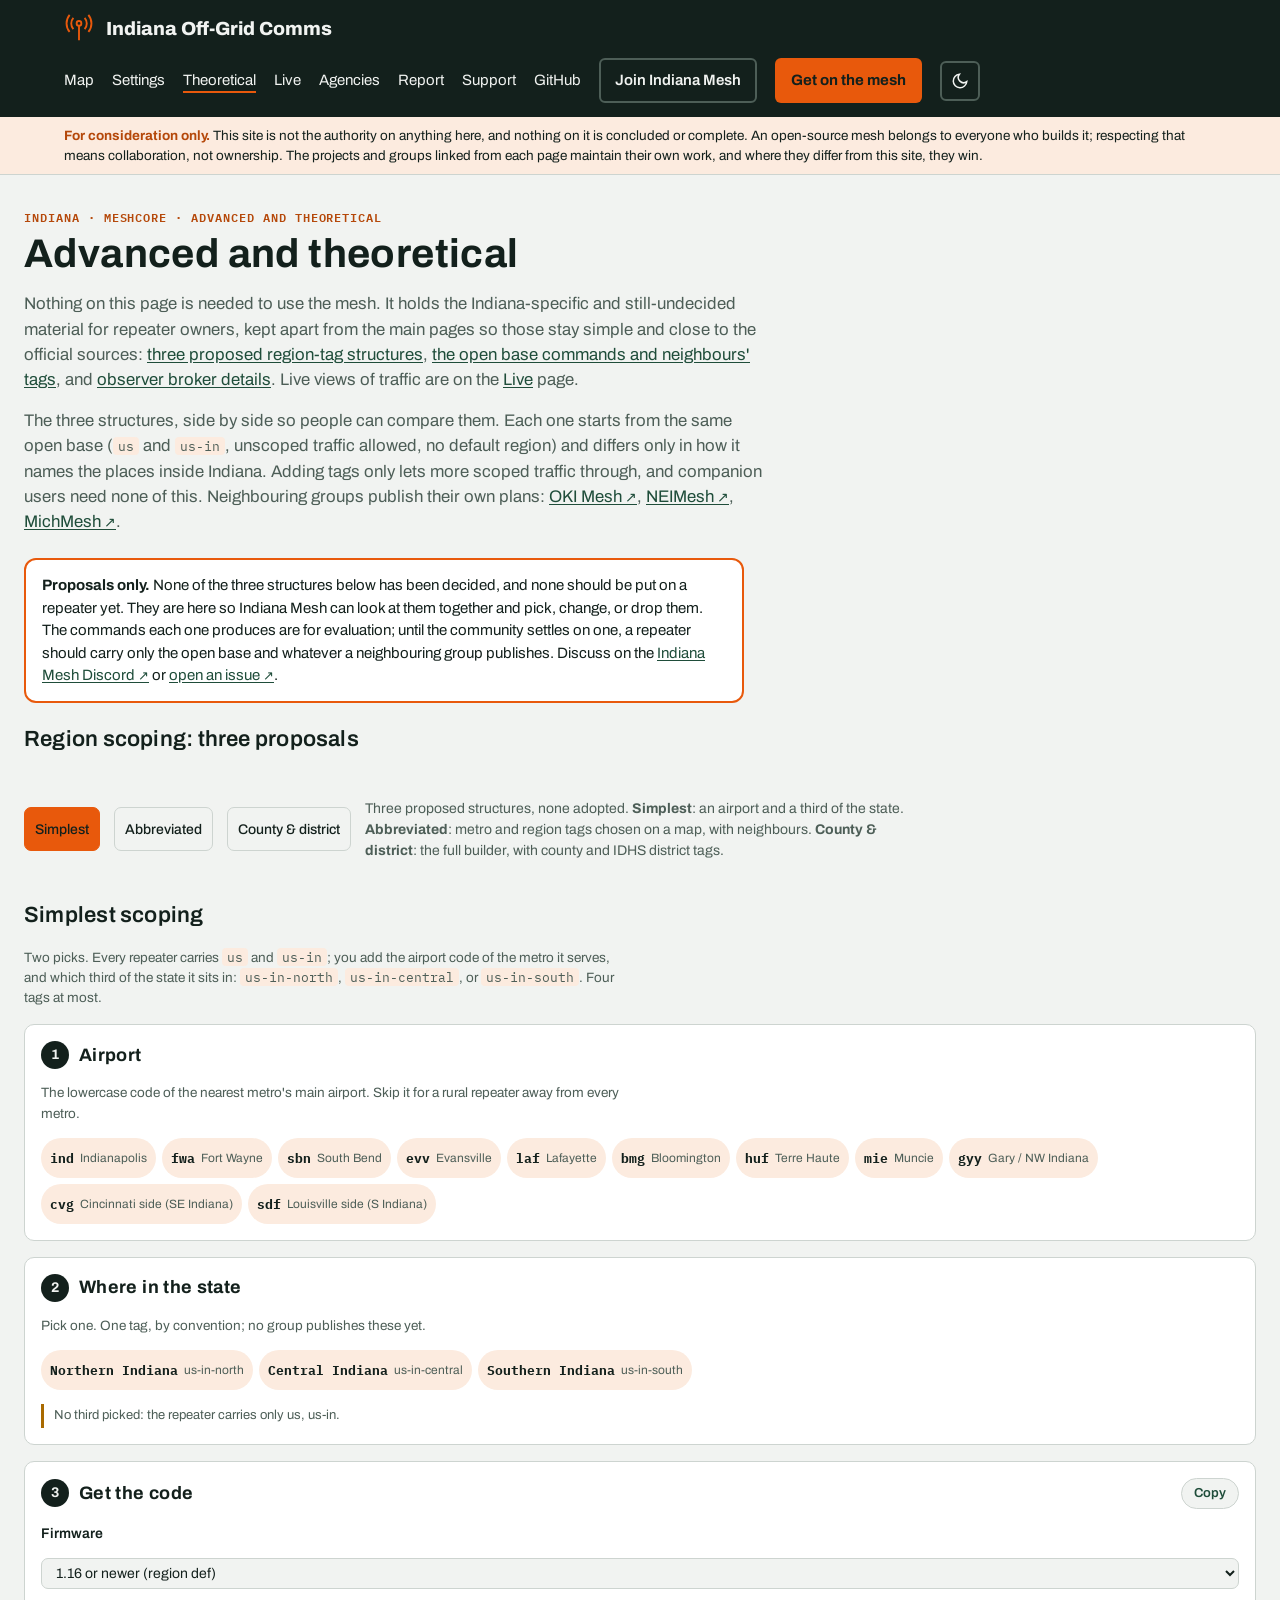
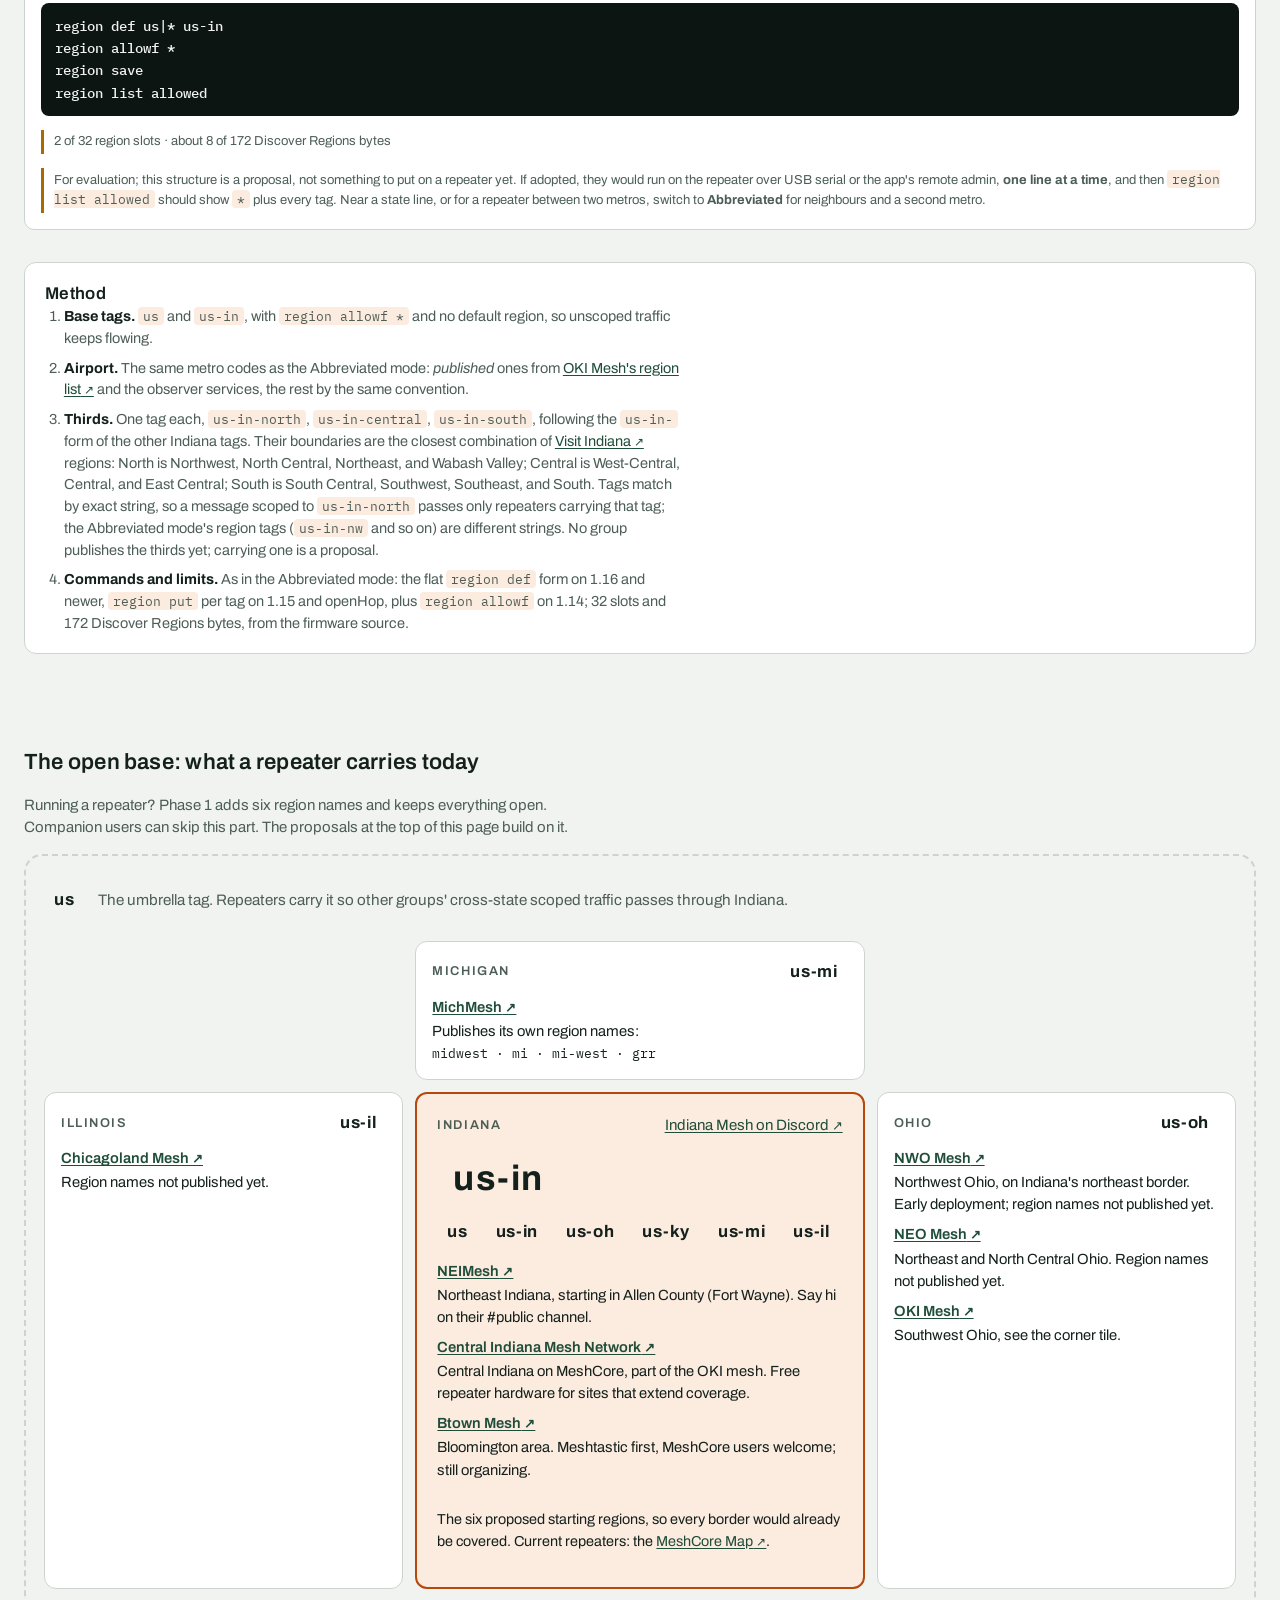
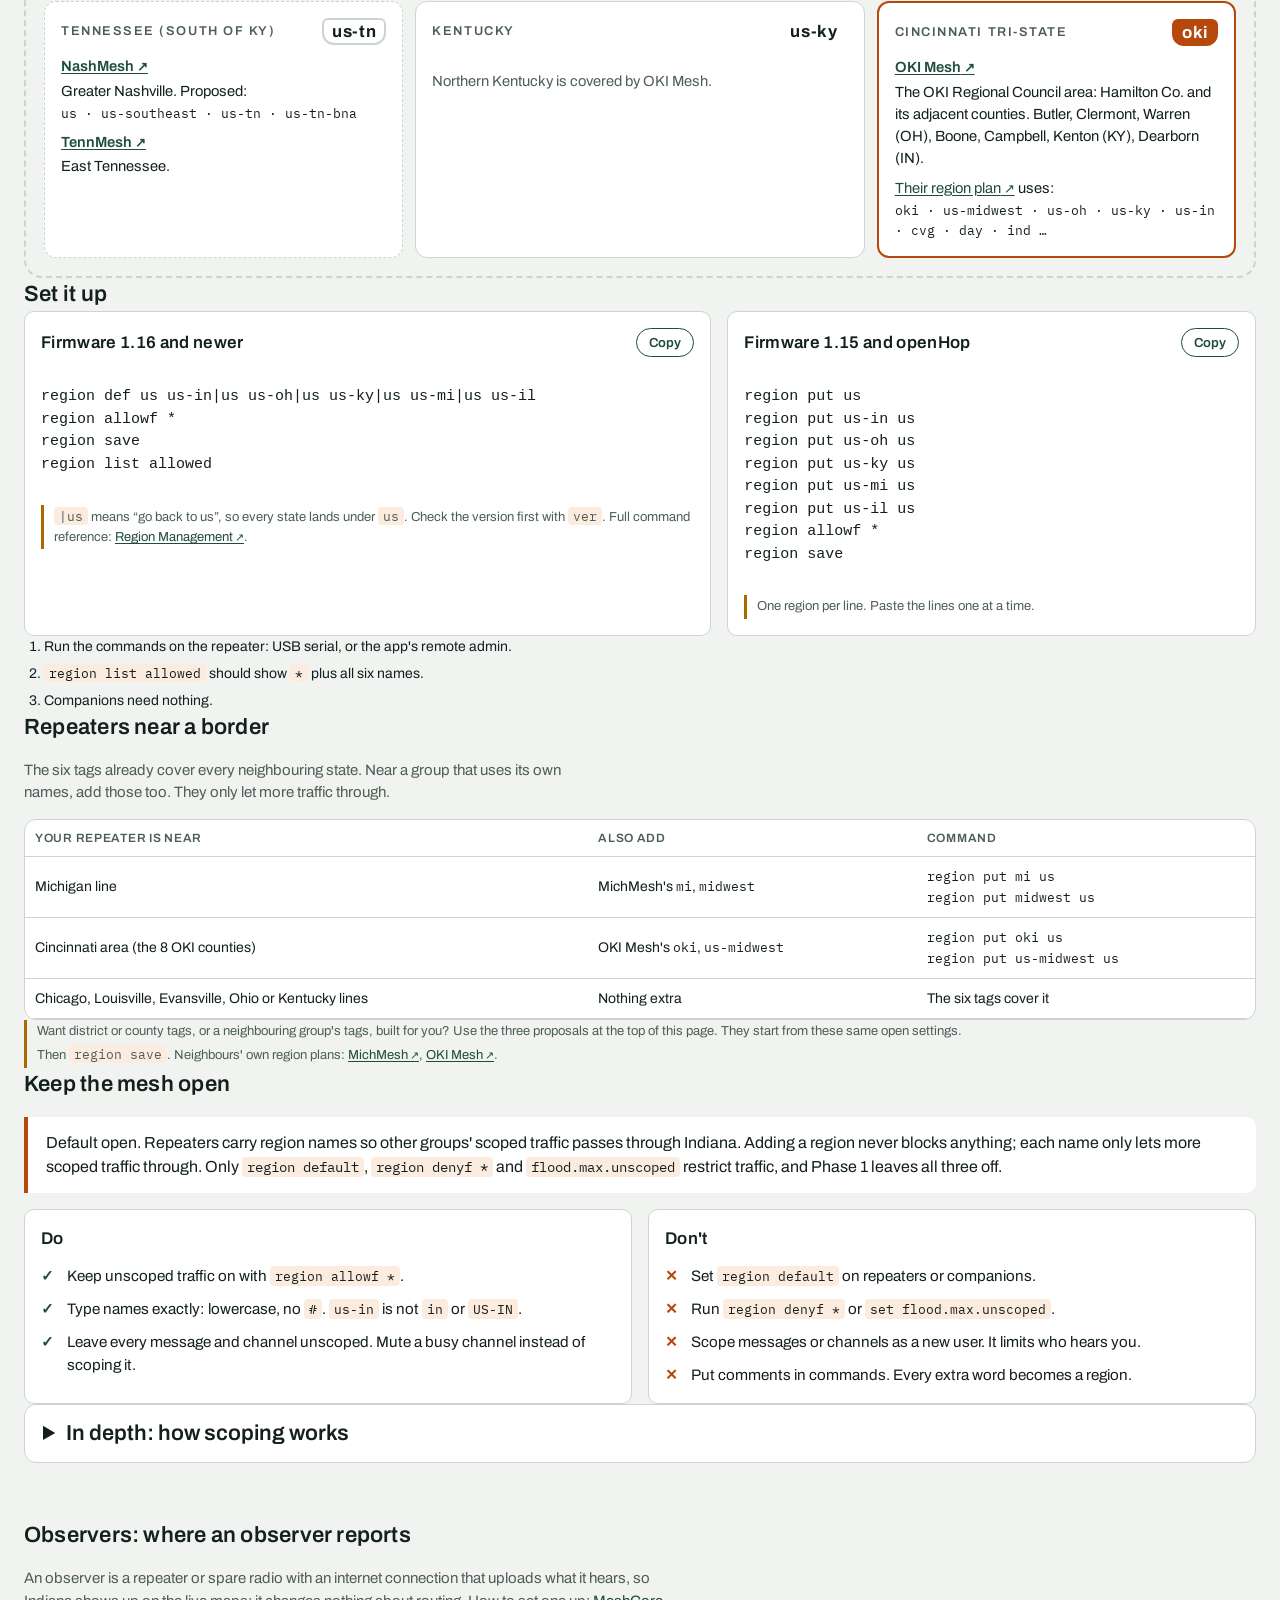
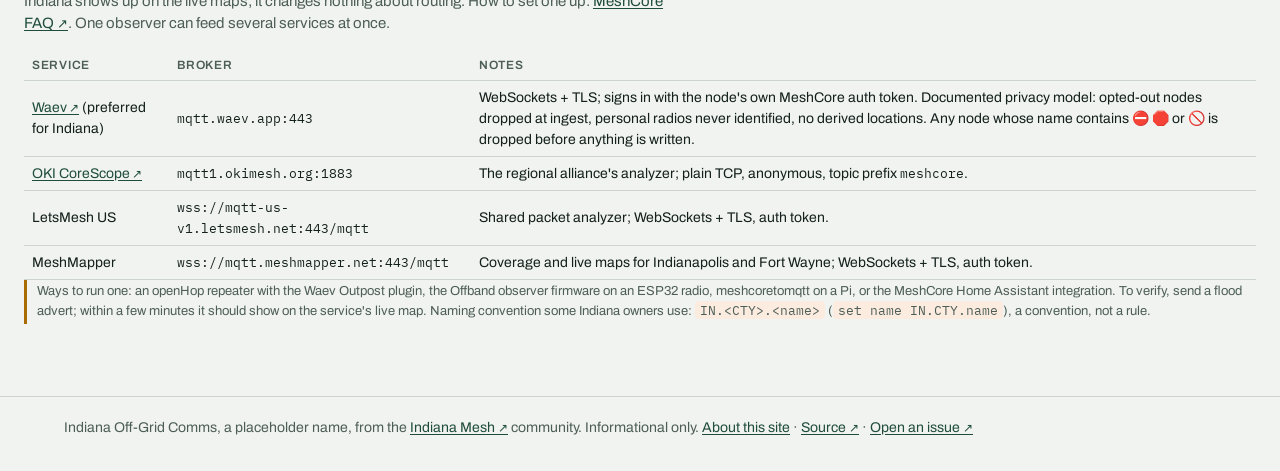
==== commit a8f281c1: "Nav: Advanced becomes Theoretical Co-Authored-By: Claude Fable 5.1 <noreply@anthropic.com> Claude-Se" ====
--- a/advanced/index.html
+++ b/advanced/index.html
@@ -302,7 +302,7 @@
     <button type="button" class="nav-menu" id="navMenu" aria-expanded="false" aria-controls="navMore">Menu</button>
     <span class="nav-more" id="navMore">
       <a href="../#protocols">Settings</a>
-      <a href="../advanced/" aria-current="page">Advanced</a>
+      <a href="../advanced/" aria-current="page">Theoretical</a>
       <a href="../live/">Live</a>
       <a href="../emergency/">Agencies</a>
       <a href="../#report">Report</a>
